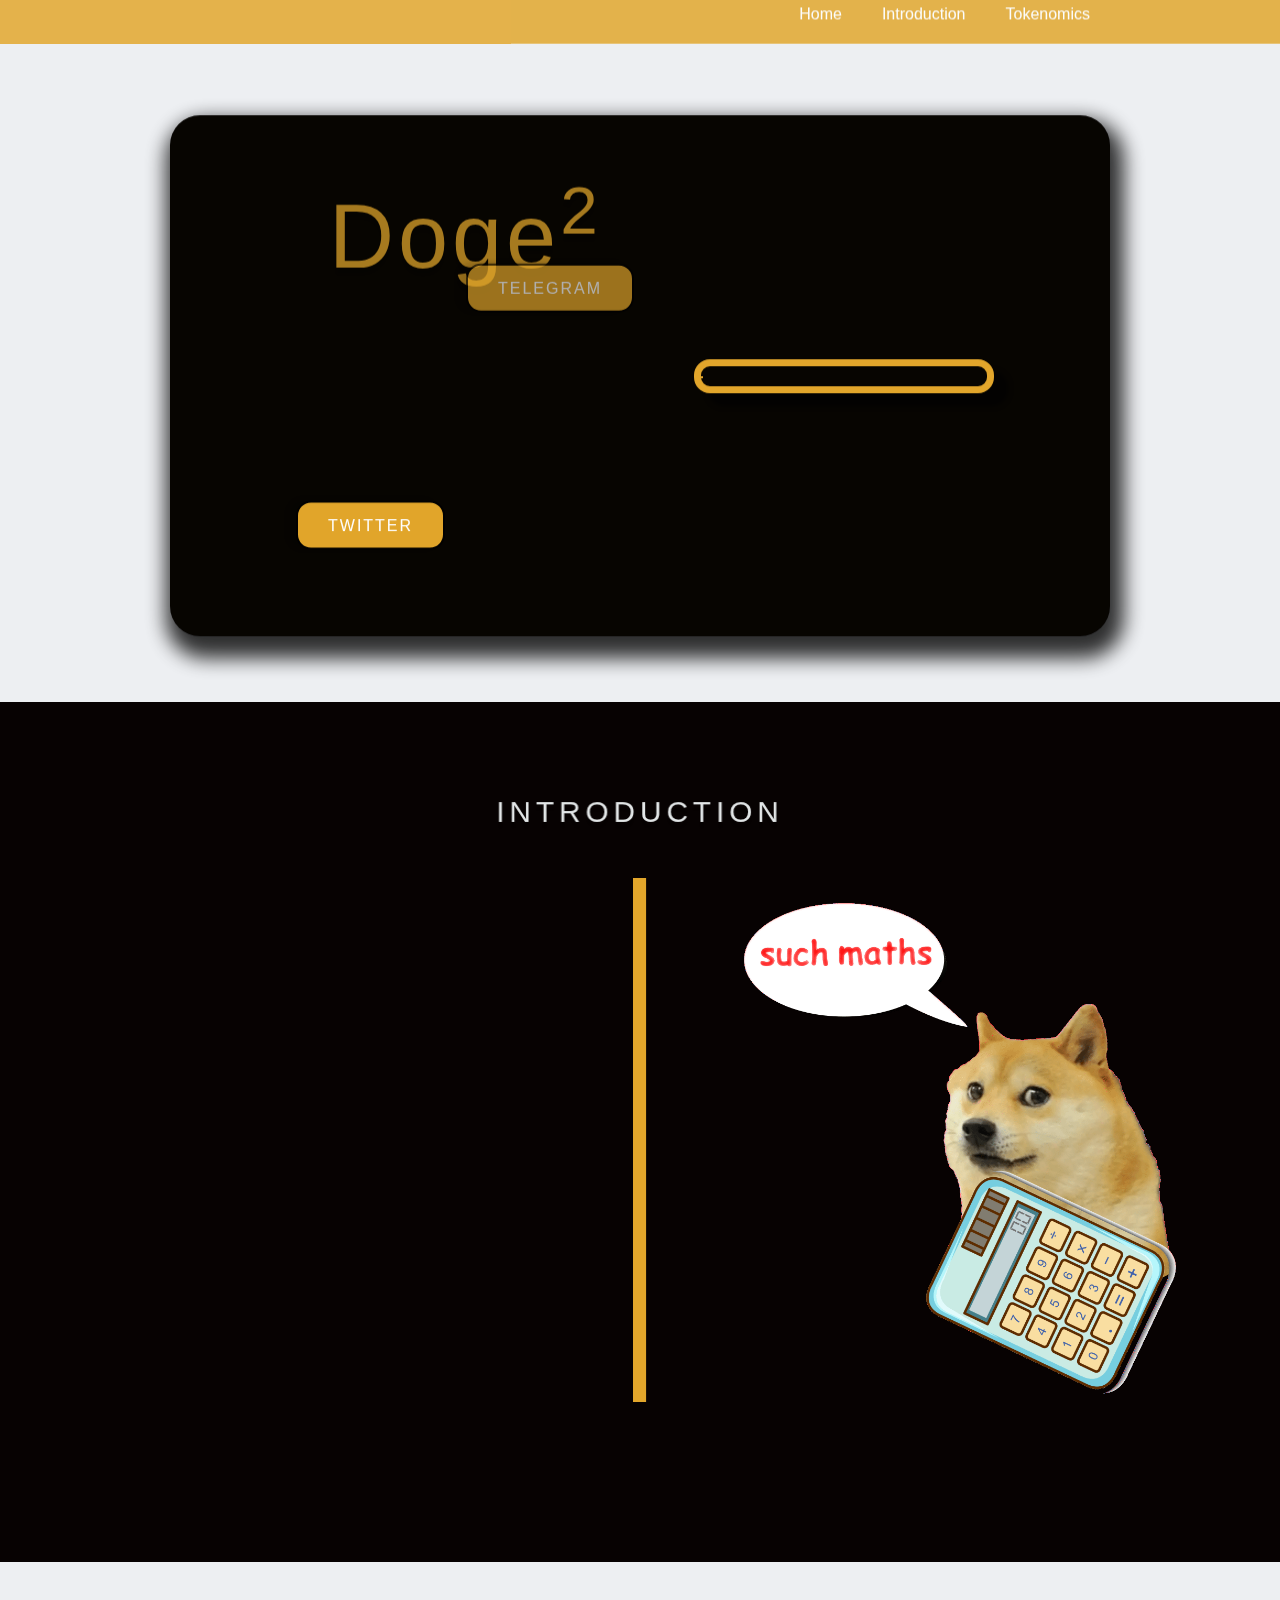
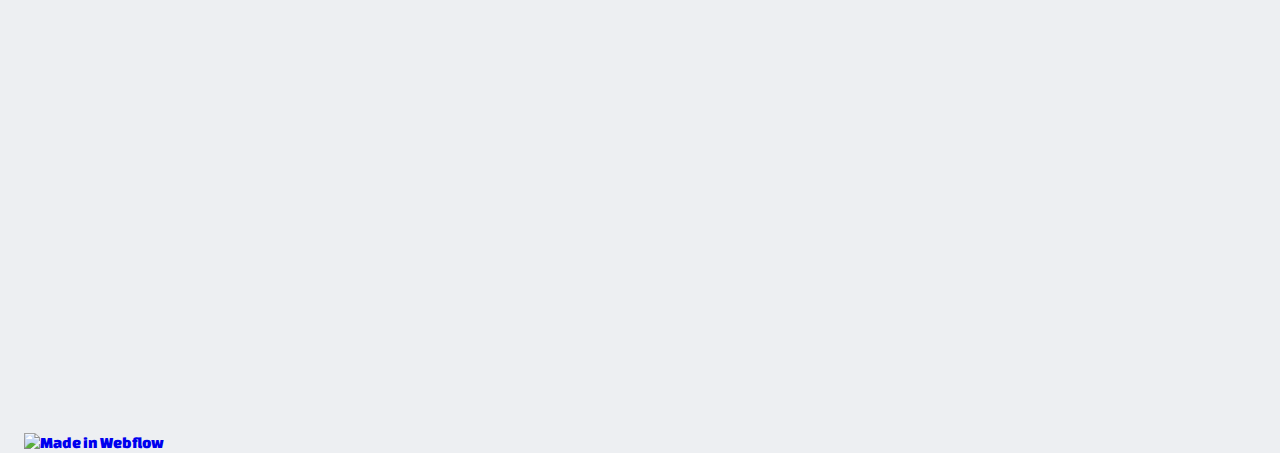
==== index.html @ 091b07d8 "Update index.html" ====
<!DOCTYPE html>
<!-- saved from url=(0026)https://dodge2.webflow.io/ -->
<html data-wf-page="6460b3d046818cacc5d7f258"  data-wf-status="1" class="w-mod-js w-mod-ix wf-changaone-n4-active wf-opensans-n3-active wf-opensans-n7-active wf-opensans-n6-active wf-opensans-n4-active wf-opensans-n8-active wf-opensans-i6-active wf-opensans-i7-active wf-opensans-i3-active wf-opensans-i4-active wf-opensans-i8-active wf-changaone-i4-active wf-roboto-n3-active wf-roboto-n4-active wf-roboto-n5-active wf-active"><head><meta http-equiv="Content-Type" content="text/html; charset=UTF-8"><style>.wf-force-outline-none[tabindex="-1"]:focus{outline:none;}</style><title>Doge2</title><meta content="width=device-width, initial-scale=1" name="viewport"><meta content="Webflow" name="generator"><link href="./Doge2_files/dodge2.webflow.669493672.css" rel="stylesheet" type="text/css"><link href="https://fonts.googleapis.com/" rel="preconnect"><link href="https://fonts.gstatic.com/" rel="preconnect" crossorigin="anonymous"><script src="./Doge2_files/webfont.js.download" type="text/javascript"></script><link rel="stylesheet" href="./Doge2_files/css" media="all"><script type="text/javascript">WebFont.load({  google: {    families: ["Open Sans:300,300italic,400,400italic,600,600italic,700,700italic,800,800italic","Changa One:400,400italic","Roboto:300,regular,500"]  }});</script><script type="text/javascript">!function(o,c){var n=c.documentElement,t=" w-mod-";n.className+=t+"js",("ontouchstart"in o||o.DocumentTouch&&c instanceof DocumentTouch)&&(n.className+=t+"touch")}(window,document);</script><link href="https://uploads-ssl.webflow.com/img/favicon.ico" rel="shortcut icon" type="image/x-icon"><link href="https://uploads-ssl.webflow.com/img/webclip.png" rel="apple-touch-icon"></head><body class="body"><div data-animation="default" class="navbar w-nav" data-easing2="ease" data-easing="ease" data-collapse="medium" style="opacity: 1; transform: translate3d(0px, 0px, 0px) scale3d(1, 1, 1) rotateX(0deg) rotateY(0deg) rotateZ(0deg) skew(0deg, 0deg); transform-style: preserve-3d;" data-w-id="20101bb8-7b75-269b-1eee-9f64b7743bd5" role="banner" data-duration="400"><div class="container-4 w-container"><nav role="navigation" class="nav-menu w-nav-menu"><a href="#" class="nav-link w-nav-link" style="max-width: 940px;">Home</a><a href="#int" class="nav-link-2 w-nav-link" style="max-width: 940px;">Introduction</a><a href="#tok" class="nav-link-3 w-nav-link" style="max-width: 940px;">Tokenomics</a></nav><div class="menu-button w-nav-button" style="-webkit-user-select: text;" aria-label="menu" role="button" tabindex="0" aria-controls="w-nav-overlay-0" aria-haspopup="menu" aria-expanded="false"><div class="icon w-icon-nav-menu"></div></div></div><div class="w-nav-overlay" data-wf-ignore="" id="w-nav-overlay-0"></div></div><section class="section-2 wf-section"><div data-w-id="e464d218-f801-55d1-1f50-7da00b5bfb8f" style="opacity: 1; transform: translate3d(0px, 0px, 0px) scale3d(1, 1, 1) rotateX(0deg) rotateY(0deg) rotateZ(0deg) skew(0deg, 0deg); transform-style: preserve-3d;" class="container w-container"><div data-w-id="9e8a49c6-6342-5bc5-36d7-14e9a6f378e8" class="div-block"><img src="./Doge2_files/64a628202958e73937ba5a85_Pre-comp 2_00000.jpg" loading="lazy" sizes="(max-width: 767px) 286.66668701171875px, (max-width: 991px) 29vw, 286.66668701171875px" srcset="https://uploads-ssl.webflow.com/6460b3cf46818cacc5d7f225/64a628202958e73937ba5a85_Pre-comp%202_00000-p-500.jpg 500w, https://uploads-ssl.webflow.com/6460b3cf46818cacc5d7f225/64a628202958e73937ba5a85_Pre-comp%202_00000-p-800.jpg 800w, https://uploads-ssl.webflow.com/6460b3cf46818cacc5d7f225/64a628202958e73937ba5a85_Pre-comp%202_00000.jpg 1000w" alt="" class="image"></div><div class="div-block-4"><h1 data-ix="fade-in-bottom-page-loads" data-w-id="61078149-51f9-584c-010b-7f29d6e64d04" style="opacity: 1; transform: translate3d(0px, 0px, 0px) scale3d(1, 1, 1) rotateX(0deg) rotateY(0deg) rotateZ(0deg) skew(0deg, 0deg); transform-style: preserve-3d;" class="hero-heading">Doge<span><sup>2</sup></span></h1><div class="section-title-group"><h2 data-w-id="e0981955-81c3-acef-1d1b-e1bb417a6b46" style="opacity: 1; transform: translate3d(0px, 0px, 0px) scale3d(1, 1, 1) rotateX(0deg) rotateY(0deg) rotateZ(0deg) skew(0deg, 0deg); transform-style: preserve-3d;" class="section-heading centered white">$doge<sup>2</sup></h2><h2 data-w-id="4c439a6a-55e8-3a20-f5a5-360b079486f8" style="opacity: 1; transform: translate3d(0px, 0px, 0px) scale3d(1, 1, 1) rotateX(0deg) rotateY(0deg) rotateZ(0deg) skew(0deg, 0deg); transform-style: preserve-3d;" class="section-heading centered white _2 _1">Doge × Doge<br>= Doge Squared.</h2></div><div data-ix="fade-in-bottom-page-loads" class="div-block-5"><a href="http://twitter.com/DogeSquaredETH" data-w-id="6c5fe302-eed3-af1b-d96a-bec7a6fc5033" style="opacity: 1; transform: translate3d(0px, 0px, 0px) scale3d(1, 1, 1) rotateX(0deg) rotateY(0deg) rotateZ(0deg) skew(0deg, 0deg); transform-style: preserve-3d;" class="button">Twitter</a><a href="http://t.me/DogeSquared" data-w-id="9d670edd-0461-c7e1-915b-8674737d695b" style="opacity: 1; transform: translate3d(0px, 0px, 0px) scale3d(1, 1, 1) rotateX(0deg) rotateY(0deg) rotateZ(0deg) skew(0deg, 0deg); transform-style: preserve-3d;" class="button">telegram</a></div></div></div></section><div id="int" class="section wf-section"><div class="section-title-group"><h2 data-w-id="4aa09516-0d63-ae42-10fd-1dcf1ebe1cac" style="opacity: 1; transform: translate3d(0px, 0px, 0px) scale3d(1, 1, 1) rotateX(0deg) rotateY(0deg) rotateZ(0deg) skew(0deg, 0deg); transform-style: preserve-3d;" class="section-heading centered ca">INTRODUCTION</h2><div id="w-node-_92c03243-e350-218d-d02d-6f14248fc841-c5d7f258" class="w-layout-layout wf-layout-layout"><div id="w-node-_92c03243-e350-218d-d02d-6f14248fc842-c5d7f258" class="w-layout-cell cell-2"><p data-w-id="35175553-c175-a9ff-9621-5970b2f29540" style="opacity: 1; transform: translate3d(0px, 0px, 0px) scale3d(1, 1, 1) rotateX(0deg) rotateY(0deg) rotateZ(0deg) skew(0deg, 0deg); transform-style: preserve-3d;" class="paragraph-4"><strong>Doge × Doge = Doge Squared. Doge² is a memecoin in its purest form, original yet unique.<br>‍</strong>‍<strong>Standing out in a crowd full of mindless copydogs.<br></strong><span class="text-span"><strong>‍</strong>‍<strong>Q.</strong></span><strong> Multiply Doge by itself, what do you get?<br></strong><span class="text-span-2"><strong>‍</strong>‍<strong>A.</strong></span><strong> Multi WOW. Such Maths</strong></p></div><div id="w-node-_92c03243-e350-218d-d02d-6f14248fc843-c5d7f258" class="w-layout-cell cell _2"></div><div id="w-node-_26177b42-98ba-7816-0487-e789289af5cf-c5d7f258" class="w-layout-cell"><img src="./Doge2_files/64a624d015899abfa30c3dfc_ht7q1-fugss.gif" loading="lazy" data-w-id="9ba2df4b-8c16-2393-1739-ba20b7eaabf8" alt=""></div></div></div></div><div class="w-container"><div id="tok" data-w-id="76608f61-38fc-0ea3-af35-24a9cb16605a" style="opacity: 1; transform: translate3d(0px, 0px, 0px) scale3d(1, 1, 1) rotateX(0deg) rotateY(0deg) rotateZ(0deg) skew(0deg, 0deg); transform-style: preserve-3d;" class="white-box transparent"><h3 data-w-id="2b999039-eab5-6e89-5b0e-058d1f73c295" style="opacity: 1; transform: translate3d(0px, 0px, 0px) scale3d(1, 1, 1) rotateX(0deg) rotateY(0deg) rotateZ(0deg) skew(0deg, 0deg); transform-style: preserve-3d;" class="white-text">TOKENOMICS</h3><div class="w-layout-blockcontainer container-3 w-container"><div class="div-block-3"></div><p data-w-id="82ff5130-7869-901f-0465-f71f2d93ff42" style="opacity: 1; transform: translate3d(0px, 0px, 0px) scale3d(1, 1, 1) rotateX(0deg) rotateY(0deg) rotateZ(0deg) skew(0deg, 0deg); transform-style: preserve-3d;" class="white-text _2"><strong class="bold-text-2">Name : Doge²</strong></p><p data-w-id="1d9627a5-f333-ed89-054f-010830b2c6fe" style="opacity: 1; transform: translate3d(0px, 0px, 0px) scale3d(1, 1, 1) rotateX(0deg) rotateY(0deg) rotateZ(0deg) skew(0deg, 0deg); transform-style: preserve-3d;" class="white-text _2"><strong class="bold-text-3"> &nbsp;Max Wallet : 2%</strong></p><p data-w-id="be7d0a18-3681-4e03-b3ae-f3e76fe0c2cf" style="opacity: 1; transform: translate3d(0px, 0px, 0px) scale3d(1, 1, 1) rotateX(0deg) rotateY(0deg) rotateZ(0deg) skew(0deg, 0deg); transform-style: preserve-3d;" class="white-text _2"><strong class="bold-text-4">Supply : 700,000,000</strong></p><p data-w-id="6d1ed9cb-7224-a332-ee84-d89da01abe64" style="opacity: 1; transform: translate3d(0px, 0px, 0px) scale3d(1, 1, 1) rotateX(0deg) rotateY(0deg) rotateZ(0deg) skew(0deg, 0deg); transform-style: preserve-3d;" class="white-text _2"><strong class="bold-text-5">Tax : 1% - Buys/Sells</strong></p></div></div></div><div data-w-id="dbc59939-4534-b853-36af-e41983bcfab2" style="opacity: 1; transform: translate3d(0px, 0px, 0px) scale3d(1, 1, 1) rotateX(0deg) rotateY(0deg) rotateZ(0deg) skew(0deg, 0deg); transform-style: preserve-3d;" class="w-container"><div class="section-title-group"></div><div data-duration-in="300" data-duration-out="100" data-current="Tab 3" data-easing="ease" class="tabs-wrapper w-tabs"><div class="tab-menu w-tab-menu" role="tablist"><a data-w-tab="Tab 1" class="button tab _2 w-inline-block w-tab-link" tabindex="-1"><div class="text-block-2 _5">DEXTOOLS</div></a></div></div></div><div data-w-id="d45a7382-1205-a678-db86-3af0ea56d70e" style="opacity: 1; transform: translate3d(0px, 0px, 0px) scale3d(1, 1, 1) rotateX(0deg) rotateY(0deg) rotateZ(0deg) skew(0deg, 0deg); transform-style: preserve-3d;" class="container-5 w-container"><div class="text-block-3">COPYRIGHT DODGE2 .© 2023</div></div><script src="./Doge2_files/jquery-3.5.1.min.dc5e7f18c8.js.download" type="text/javascript" integrity="sha256-9/aliU8dGd2tb6OSsuzixeV4y/faTqgFtohetphbbj0=" crossorigin="anonymous"></script><script src="./Doge2_files/webflow.15c6d5de4.js.download" type="text/javascript"></script></body></html>
---- Doge2_files/dodge2.webflow.669493672.css ----
html {
  -ms-text-size-adjust: 100%;
  -webkit-text-size-adjust: 100%;
  font-family: sans-serif;
}

body {
  margin: 0;
}

article, aside, details, figcaption, figure, footer, header, hgroup, main, menu, nav, section, summary {
  display: block;
}

audio, canvas, progress, video {
  vertical-align: baseline;
  display: inline-block;
}

audio:not([controls]) {
  height: 0;
  display: none;
}

[hidden], template {
  display: none;
}

a {
  background-color: rgba(0, 0, 0, 0);
}

a:active, a:hover {
  outline: 0;
}

abbr[title] {
  border-bottom: 1px dotted;
}

b, strong {
  font-weight: bold;
}

dfn {
  font-style: italic;
}

h1 {
  margin: .67em 0;
  font-size: 2em;
}

mark {
  color: #000;
  background: #ff0;
}

small {
  font-size: 80%;
}

sub, sup {
  vertical-align: baseline;
  font-size: 75%;
  line-height: 0;
  position: relative;
}

sup {
  top: -.5em;
}

sub {
  bottom: -.25em;
}

img {
  border: 0;
}

svg:not(:root) {
  overflow: hidden;
}

figure {
  margin: 1em 40px;
}

hr {
  box-sizing: content-box;
  height: 0;
}

pre {
  overflow: auto;
}

code, kbd, pre, samp {
  font-family: monospace;
  font-size: 1em;
}

button, input, optgroup, select, textarea {
  color: inherit;
  font: inherit;
  margin: 0;
}

button {
  overflow: visible;
}

button, select {
  text-transform: none;
}

button, html input[type="button"], input[type="reset"] {
  -webkit-appearance: button;
  cursor: pointer;
}

button[disabled], html input[disabled] {
  cursor: default;
}

button::-moz-focus-inner, input::-moz-focus-inner {
  border: 0;
  padding: 0;
}

input {
  line-height: normal;
}

input[type="checkbox"], input[type="radio"] {
  box-sizing: border-box;
  padding: 0;
}

input[type="number"]::-webkit-inner-spin-button, input[type="number"]::-webkit-outer-spin-button {
  height: auto;
}

input[type="search"] {
  -webkit-appearance: none;
}

input[type="search"]::-webkit-search-cancel-button, input[type="search"]::-webkit-search-decoration {
  -webkit-appearance: none;
}

fieldset {
  border: 1px solid silver;
  margin: 0 2px;
  padding: .35em .625em .75em;
}

legend {
  border: 0;
  padding: 0;
}

textarea {
  overflow: auto;
}

optgroup {
  font-weight: bold;
}

table {
  border-collapse: collapse;
  border-spacing: 0;
}

td, th {
  padding: 0;
}

@font-face {
  font-family: webflow-icons;
  src: url("[data-uri]") format("truetype");
  font-weight: normal;
  font-style: normal;
}

[class^="w-icon-"], [class*=" w-icon-"] {
  speak: none;
  font-variant: normal;
  text-transform: none;
  -webkit-font-smoothing: antialiased;
  -moz-osx-font-smoothing: grayscale;
  font-style: normal;
  font-weight: normal;
  line-height: 1;
  font-family: webflow-icons !important;
}

.w-icon-slider-right:before {
  content: "";
}

.w-icon-slider-left:before {
  content: "";
}

.w-icon-nav-menu:before {
  content: "";
}

.w-icon-arrow-down:before, .w-icon-dropdown-toggle:before {
  content: "";
}

.w-icon-file-upload-remove:before {
  content: "";
}

.w-icon-file-upload-icon:before {
  content: "";
}

* {
  box-sizing: border-box;
}

html {
  height: 100%;
}

body {
  min-height: 100%;
  color: #333;
  background-color: #fff;
  margin: 0;
  font-family: Arial, sans-serif;
  font-size: 14px;
  line-height: 20px;
}

img {
  max-width: 100%;
  vertical-align: middle;
  display: inline-block;
}

html.w-mod-touch * {
  background-attachment: scroll !important;
}

.w-block {
  display: block;
}

.w-inline-block {
  max-width: 100%;
  display: inline-block;
}

.w-clearfix:before, .w-clearfix:after {
  content: " ";
  grid-area: 1 / 1 / 2 / 2;
  display: table;
}

.w-clearfix:after {
  clear: both;
}

.w-hidden {
  display: none;
}

.w-button {
  color: #fff;
  line-height: inherit;
  cursor: pointer;
  background-color: #3898ec;
  border: 0;
  border-radius: 0;
  padding: 9px 15px;
  text-decoration: none;
  display: inline-block;
}

input.w-button {
  -webkit-appearance: button;
}

html[data-w-dynpage] [data-w-cloak] {
  color: rgba(0, 0, 0, 0) !important;
}


h1, h2, h3, h4, h5, h6 {
  margin-bottom: 10px;
  font-weight: bold;
}

h1 {
  margin-top: 20px;
  font-size: 38px;
  line-height: 44px;
}

h2 {
  margin-top: 20px;
  font-size: 32px;
  line-height: 36px;
}

h3 {
  margin-top: 20px;
  font-size: 24px;
  line-height: 30px;
}

h4 {
  margin-top: 10px;
  font-size: 18px;
  line-height: 24px;
}

h5 {
  margin-top: 10px;
  font-size: 14px;
  line-height: 20px;
}

h6 {
  margin-top: 10px;
  font-size: 12px;
  line-height: 18px;
}

p {
  margin-top: 0;
  margin-bottom: 10px;
}

blockquote {
  border-left: 5px solid #e2e2e2;
  margin: 0 0 10px;
  padding: 10px 20px;
  font-size: 18px;
  line-height: 22px;
}

figure {
  margin: 0 0 10px;
}

figcaption {
  text-align: center;
  margin-top: 5px;
}

ul, ol {
  margin-top: 0;
  margin-bottom: 10px;
  padding-left: 40px;
}

.w-list-unstyled {
  padding-left: 0;
  list-style: none;
}

.w-embed:before, .w-embed:after {
  content: " ";
  grid-area: 1 / 1 / 2 / 2;
  display: table;
}

.w-embed:after {
  clear: both;
}

.w-video {
  width: 100%;
  padding: 0;
  position: relative;
}

.w-video iframe, .w-video object, .w-video embed {
  width: 100%;
  height: 100%;
  border: none;
  position: absolute;
  top: 0;
  left: 0;
}

fieldset {
  border: 0;
  margin: 0;
  padding: 0;
}

button, [type="button"], [type="reset"] {
  cursor: pointer;
  -webkit-appearance: button;
  border: 0;
}

.w-form {
  margin: 0 0 15px;
}

.w-form-done {
  text-align: center;
  background-color: #ddd;
  padding: 20px;
  display: none;
}

.w-form-fail {
  background-color: #ffdede;
  margin-top: 10px;
  padding: 10px;
  display: none;
}

label {
  margin-bottom: 5px;
  font-weight: bold;
  display: block;
}

.w-input, .w-select {
  width: 100%;
  height: 38px;
  color: #333;
  vertical-align: middle;
  background-color: #fff;
  border: 1px solid #ccc;
  margin-bottom: 10px;
  padding: 8px 12px;
  font-size: 14px;
  line-height: 1.42857;
  display: block;
}

.w-input:-moz-placeholder, .w-select:-moz-placeholder {
  color: #999;
}

.w-input::-moz-placeholder, .w-select::-moz-placeholder {
  color: #999;
  opacity: 1;
}

.w-input::-webkit-input-placeholder, .w-select::-webkit-input-placeholder {
  color: #999;
}

.w-input:focus, .w-select:focus {
  border-color: #3898ec;
  outline: 0;
}

.w-input[disabled], .w-select[disabled], .w-input[readonly], .w-select[readonly], fieldset[disabled] .w-input, fieldset[disabled] .w-select {
  cursor: not-allowed;
}

.w-input[disabled]:not(.w-input-disabled), .w-select[disabled]:not(.w-input-disabled), .w-input[readonly], .w-select[readonly], fieldset[disabled]:not(.w-input-disabled) .w-input, fieldset[disabled]:not(.w-input-disabled) .w-select {
  background-color: #eee;
}

textarea.w-input, textarea.w-select {
  height: auto;
}

.w-select {
  background-color: #f3f3f3;
}

.w-select[multiple] {
  height: auto;
}

.w-form-label {
  cursor: pointer;
  margin-bottom: 0;
  font-weight: normal;
  display: inline-block;
}

.w-radio {
  margin-bottom: 5px;
  padding-left: 20px;
  display: block;
}

.w-radio:before, .w-radio:after {
  content: " ";
  grid-area: 1 / 1 / 2 / 2;
  display: table;
}

.w-radio:after {
  clear: both;
}

.w-radio-input {
  float: left;
  margin: 3px 0 0 -20px;
  line-height: normal;
}

.w-file-upload {
  margin-bottom: 10px;
  display: block;
}

.w-file-upload-input {
  width: .1px;
  height: .1px;
  opacity: 0;
  z-index: -100;
  position: absolute;
  overflow: hidden;
}

.w-file-upload-default, .w-file-upload-uploading, .w-file-upload-success {
  color: #333;
  display: inline-block;
}

.w-file-upload-error {
  margin-top: 10px;
  display: block;
}

.w-file-upload-default.w-hidden, .w-file-upload-uploading.w-hidden, .w-file-upload-error.w-hidden, .w-file-upload-success.w-hidden {
  display: none;
}

.w-file-upload-uploading-btn {
  cursor: pointer;
  background-color: #fafafa;
  border: 1px solid #ccc;
  margin: 0;
  padding: 8px 12px;
  font-size: 14px;
  font-weight: normal;
  display: flex;
}

.w-file-upload-file {
  background-color: #fafafa;
  border: 1px solid #ccc;
  flex-grow: 1;
  justify-content: space-between;
  margin: 0;
  padding: 8px 9px 8px 11px;
  display: flex;
}

.w-file-upload-file-name {
  font-size: 14px;
  font-weight: normal;
  display: block;
}

.w-file-remove-link {
  width: auto;
  height: auto;
  cursor: pointer;
  margin-top: 3px;
  margin-left: 10px;
  padding: 3px;
  display: block;
}

.w-icon-file-upload-remove {
  margin: auto;
  font-size: 10px;
}

.w-file-upload-error-msg {
  color: #ea384c;
  padding: 2px 0;
  display: inline-block;
}

.w-file-upload-info {
  padding: 0 12px;
  line-height: 38px;
  display: inline-block;
}

.w-file-upload-label {
  cursor: pointer;
  background-color: #fafafa;
  border: 1px solid #ccc;
  margin: 0;
  padding: 8px 12px;
  font-size: 14px;
  font-weight: normal;
  display: inline-block;
}

.w-icon-file-upload-icon, .w-icon-file-upload-uploading {
  width: 20px;
  margin-right: 8px;
  display: inline-block;
}

.w-icon-file-upload-uploading {
  height: 20px;
}

.w-container {
  max-width: 940px;
  margin-left: auto;
  margin-right: auto;
}

.w-container:before, .w-container:after {
  content: " ";
  grid-area: 1 / 1 / 2 / 2;
  display: table;
}

.w-container:after {
  clear: both;
}

.w-container .w-row {
  margin-left: -10px;
  margin-right: -10px;
}

.w-row:before, .w-row:after {
  content: " ";
  grid-area: 1 / 1 / 2 / 2;
  display: table;
}

.w-row:after {
  clear: both;
}

.w-row .w-row {
  margin-left: 0;
  margin-right: 0;
}

.w-col {
  float: left;
  width: 100%;
  min-height: 1px;
  padding-left: 10px;
  padding-right: 10px;
  position: relative;
}

.w-col .w-col {
  padding-left: 0;
  padding-right: 0;
}

.w-col-1 {
  width: 8.33333%;
}

.w-col-2 {
  width: 16.6667%;
}

.w-col-3 {
  width: 25%;
}

.w-col-4 {
  width: 33.3333%;
}

.w-col-5 {
  width: 41.6667%;
}

.w-col-6 {
  width: 50%;
}

.w-col-7 {
  width: 58.3333%;
}

.w-col-8 {
  width: 66.6667%;
}

.w-col-9 {
  width: 75%;
}

.w-col-10 {
  width: 83.3333%;
}

.w-col-11 {
  width: 91.6667%;
}

.w-col-12 {
  width: 100%;
}

.w-hidden-main {
  display: none !important;
}

@media screen and (max-width: 991px) {
  .w-container {
    max-width: 728px;
  }

  .w-hidden-main {
    display: inherit !important;
  }

  .w-hidden-medium {
    display: none !important;
  }

  .w-col-medium-1 {
    width: 8.33333%;
  }

  .w-col-medium-2 {
    width: 16.6667%;
  }

  .w-col-medium-3 {
    width: 25%;
  }

  .w-col-medium-4 {
    width: 33.3333%;
  }

  .w-col-medium-5 {
    width: 41.6667%;
  }

  .w-col-medium-6 {
    width: 50%;
  }

  .w-col-medium-7 {
    width: 58.3333%;
  }

  .w-col-medium-8 {
    width: 66.6667%;
  }

  .w-col-medium-9 {
    width: 75%;
  }

  .w-col-medium-10 {
    width: 83.3333%;
  }

  .w-col-medium-11 {
    width: 91.6667%;
  }

  .w-col-medium-12 {
    width: 100%;
  }

  .w-col-stack {
    width: 100%;
    left: auto;
    right: auto;
  }
}

@media screen and (max-width: 767px) {
  .w-hidden-main, .w-hidden-medium {
    display: inherit !important;
  }

  .w-hidden-small {
    display: none !important;
  }

  .w-row, .w-container .w-row {
    margin-left: 0;
    margin-right: 0;
  }

  .w-col {
    width: 100%;
    left: auto;
    right: auto;
  }

  .w-col-small-1 {
    width: 8.33333%;
  }

  .w-col-small-2 {
    width: 16.6667%;
  }

  .w-col-small-3 {
    width: 25%;
  }

  .w-col-small-4 {
    width: 33.3333%;
  }

  .w-col-small-5 {
    width: 41.6667%;
  }

  .w-col-small-6 {
    width: 50%;
  }

  .w-col-small-7 {
    width: 58.3333%;
  }

  .w-col-small-8 {
    width: 66.6667%;
  }

  .w-col-small-9 {
    width: 75%;
  }

  .w-col-small-10 {
    width: 83.3333%;
  }

  .w-col-small-11 {
    width: 91.6667%;
  }

  .w-col-small-12 {
    width: 100%;
  }
}

@media screen and (max-width: 479px) {
  .w-container {
    max-width: none;
  }

  .w-hidden-main, .w-hidden-medium, .w-hidden-small {
    display: inherit !important;
  }

  .w-hidden-tiny {
    display: none !important;
  }

  .w-col {
    width: 100%;
  }

  .w-col-tiny-1 {
    width: 8.33333%;
  }

  .w-col-tiny-2 {
    width: 16.6667%;
  }

  .w-col-tiny-3 {
    width: 25%;
  }

  .w-col-tiny-4 {
    width: 33.3333%;
  }

  .w-col-tiny-5 {
    width: 41.6667%;
  }

  .w-col-tiny-6 {
    width: 50%;
  }

  .w-col-tiny-7 {
    width: 58.3333%;
  }

  .w-col-tiny-8 {
    width: 66.6667%;
  }

  .w-col-tiny-9 {
    width: 75%;
  }

  .w-col-tiny-10 {
    width: 83.3333%;
  }

  .w-col-tiny-11 {
    width: 91.6667%;
  }

  .w-col-tiny-12 {
    width: 100%;
  }
}

.w-widget {
  position: relative;
}

.w-widget-map {
  width: 100%;
  height: 400px;
}

.w-widget-map label {
  width: auto;
  display: inline;
}

.w-widget-map img {
  max-width: inherit;
}

.w-widget-map .gm-style-iw {
  text-align: center;
}

.w-widget-map .gm-style-iw > button {
  display: none !important;
}

.w-widget-twitter {
  overflow: hidden;
}

.w-widget-twitter-count-shim {
  vertical-align: top;
  width: 28px;
  height: 20px;
  text-align: center;
  background: #fff;
  border: 1px solid #758696;
  border-radius: 3px;
  display: inline-block;
  position: relative;
}

.w-widget-twitter-count-shim * {
  pointer-events: none;
  -webkit-user-select: none;
  -ms-user-select: none;
  user-select: none;
}

.w-widget-twitter-count-shim .w-widget-twitter-count-inner {
  text-align: center;
  color: #999;
  font-family: serif;
  font-size: 15px;
  line-height: 12px;
  position: relative;
}

.w-widget-twitter-count-shim .w-widget-twitter-count-clear {
  display: block;
  position: relative;
}

.w-widget-twitter-count-shim.w--large {
  width: 36px;
  height: 28px;
}

.w-widget-twitter-count-shim.w--large .w-widget-twitter-count-inner {
  font-size: 18px;
  line-height: 18px;
}

.w-widget-twitter-count-shim:not(.w--vertical) {
  margin-left: 5px;
  margin-right: 8px;
}

.w-widget-twitter-count-shim:not(.w--vertical).w--large {
  margin-left: 6px;
}

.w-widget-twitter-count-shim:not(.w--vertical):before, .w-widget-twitter-count-shim:not(.w--vertical):after {
  content: " ";
  height: 0;
  width: 0;
  pointer-events: none;
  border: solid rgba(0, 0, 0, 0);
  position: absolute;
  top: 50%;
  left: 0;
}

.w-widget-twitter-count-shim:not(.w--vertical):before {
  border-width: 4px;
  border-color: rgba(117, 134, 150, 0) #5d6c7b rgba(117, 134, 150, 0) rgba(117, 134, 150, 0);
  margin-top: -4px;
  margin-left: -9px;
}

.w-widget-twitter-count-shim:not(.w--vertical).w--large:before {
  border-width: 5px;
  margin-top: -5px;
  margin-left: -10px;
}

.w-widget-twitter-count-shim:not(.w--vertical):after {
  border-width: 4px;
  border-color: rgba(255, 255, 255, 0) #fff rgba(255, 255, 255, 0) rgba(255, 255, 255, 0);
  margin-top: -4px;
  margin-left: -8px;
}

.w-widget-twitter-count-shim:not(.w--vertical).w--large:after {
  border-width: 5px;
  margin-top: -5px;
  margin-left: -9px;
}

.w-widget-twitter-count-shim.w--vertical {
  width: 61px;
  height: 33px;
  margin-bottom: 8px;
}

.w-widget-twitter-count-shim.w--vertical:before, .w-widget-twitter-count-shim.w--vertical:after {
  content: " ";
  height: 0;
  width: 0;
  pointer-events: none;
  border: solid rgba(0, 0, 0, 0);
  position: absolute;
  top: 100%;
  left: 50%;
}

.w-widget-twitter-count-shim.w--vertical:before {
  border-width: 5px;
  border-color: #5d6c7b rgba(117, 134, 150, 0) rgba(117, 134, 150, 0);
  margin-left: -5px;
}

.w-widget-twitter-count-shim.w--vertical:after {
  border-width: 4px;
  border-color: #fff rgba(255, 255, 255, 0) rgba(255, 255, 255, 0);
  margin-left: -4px;
}

.w-widget-twitter-count-shim.w--vertical .w-widget-twitter-count-inner {
  font-size: 18px;
  line-height: 22px;
}

.w-widget-twitter-count-shim.w--vertical.w--large {
  width: 76px;
}

.w-background-video {
  height: 500px;
  color: #fff;
  position: relative;
  overflow: hidden;
}

.w-background-video > video {
  width: 100%;
  height: 100%;
  object-fit: cover;
  z-index: -100;
  background-position: 50%;
  background-size: cover;
  margin: auto;
  position: absolute;
  top: -100%;
  bottom: -100%;
  left: -100%;
  right: -100%;
}

.w-background-video > video::-webkit-media-controls-start-playback-button {
  -webkit-appearance: none;
  display: none !important;
}

.w-background-video--control {
  background-color: rgba(0, 0, 0, 0);
  padding: 0;
  position: absolute;
  bottom: 1em;
  right: 1em;
}

.w-background-video--control > [hidden] {
  display: none !important;
}

.w-slider {
  height: 300px;
  text-align: center;
  clear: both;
  -webkit-tap-highlight-color: rgba(0, 0, 0, 0);
  tap-highlight-color: rgba(0, 0, 0, 0);
  background: #ddd;
  position: relative;
}

.w-slider-mask {
  z-index: 1;
  height: 100%;
  white-space: nowrap;
  display: block;
  position: relative;
  left: 0;
  right: 0;
  overflow: hidden;
}

.w-slide {
  vertical-align: top;
  width: 100%;
  height: 100%;
  white-space: normal;
  text-align: left;
  display: inline-block;
  position: relative;
}

.w-slider-nav {
  z-index: 2;
  height: 40px;
  text-align: center;
  -webkit-tap-highlight-color: rgba(0, 0, 0, 0);
  tap-highlight-color: rgba(0, 0, 0, 0);
  margin: auto;
  padding-top: 10px;
  position: absolute;
  top: auto;
  bottom: 0;
  left: 0;
  right: 0;
}

.w-slider-nav.w-round > div {
  border-radius: 100%;
}

.w-slider-nav.w-num > div {
  width: auto;
  height: auto;
  font-size: inherit;
  line-height: inherit;
  padding: .2em .5em;
}

.w-slider-nav.w-shadow > div {
  box-shadow: 0 0 3px rgba(51, 51, 51, .4);
}

.w-slider-nav-invert {
  color: #fff;
}

.w-slider-nav-invert > div {
  background-color: rgba(34, 34, 34, .4);
}

.w-slider-nav-invert > div.w-active {
  background-color: #222;
}

.w-slider-dot {
  width: 1em;
  height: 1em;
  cursor: pointer;
  background-color: rgba(255, 255, 255, .4);
  margin: 0 3px .5em;
  transition: background-color .1s, color .1s;
  display: inline-block;
  position: relative;
}

.w-slider-dot.w-active {
  background-color: #fff;
}

.w-slider-dot:focus {
  outline: none;
  box-shadow: 0 0 0 2px #fff;
}

.w-slider-dot:focus.w-active {
  box-shadow: none;
}

.w-slider-arrow-left, .w-slider-arrow-right {
  width: 80px;
  cursor: pointer;
  color: #fff;
  -webkit-tap-highlight-color: rgba(0, 0, 0, 0);
  tap-highlight-color: rgba(0, 0, 0, 0);
  -webkit-user-select: none;
  -ms-user-select: none;
  user-select: none;
  margin: auto;
  font-size: 40px;
  position: absolute;
  top: 0;
  bottom: 0;
  left: 0;
  right: 0;
  overflow: hidden;
}

.w-slider-arrow-left [class^="w-icon-"], .w-slider-arrow-right [class^="w-icon-"], .w-slider-arrow-left [class*=" w-icon-"], .w-slider-arrow-right [class*=" w-icon-"] {
  position: absolute;
}

.w-slider-arrow-left:focus, .w-slider-arrow-right:focus {
  outline: 0;
}

.w-slider-arrow-left {
  z-index: 3;
  right: auto;
}

.w-slider-arrow-right {
  z-index: 4;
  left: auto;
}

.w-icon-slider-left, .w-icon-slider-right {
  width: 1em;
  height: 1em;
  margin: auto;
  top: 0;
  bottom: 0;
  left: 0;
  right: 0;
}

.w-slider-aria-label {
  clip: rect(0 0 0 0);
  height: 1px;
  width: 1px;
  border: 0;
  margin: -1px;
  padding: 0;
  position: absolute;
  overflow: hidden;
}

.w-slider-force-show {
  display: block !important;
}

.w-dropdown {
  text-align: left;
  z-index: 900;
  margin-left: auto;
  margin-right: auto;
  display: inline-block;
  position: relative;
}

.w-dropdown-btn, .w-dropdown-toggle, .w-dropdown-link {
  vertical-align: top;
  color: #222;
  text-align: left;
  white-space: nowrap;
  margin-left: auto;
  margin-right: auto;
  padding: 20px;
  text-decoration: none;
  position: relative;
}

.w-dropdown-toggle {
  -webkit-user-select: none;
  -ms-user-select: none;
  user-select: none;
  cursor: pointer;
  padding-right: 40px;
  display: inline-block;
}

.w-dropdown-toggle:focus {
  outline: 0;
}

.w-icon-dropdown-toggle {
  width: 1em;
  height: 1em;
  margin: auto 20px auto auto;
  position: absolute;
  top: 0;
  bottom: 0;
  right: 0;
}

.w-dropdown-list {
  min-width: 100%;
  background: #ddd;
  display: none;
  position: absolute;
}

.w-dropdown-list.w--open {
  display: block;
}

.w-dropdown-link {
  color: #222;
  padding: 10px 20px;
  display: block;
}

.w-dropdown-link.w--current {
  color: #0082f3;
}

.w-dropdown-link:focus {
  outline: 0;
}

@media screen and (max-width: 767px) {
  .w-nav-brand {
    padding-left: 10px;
  }
}

.w-lightbox-backdrop {
  cursor: auto;
  letter-spacing: normal;
  text-indent: 0;
  text-shadow: none;
  text-transform: none;
  visibility: visible;
  white-space: normal;
  word-break: normal;
  word-spacing: normal;
  word-wrap: normal;
  color: #fff;
  text-align: center;
  z-index: 2000;
  opacity: 0;
  -webkit-user-select: none;
  -moz-user-select: none;
  -webkit-tap-highlight-color: transparent;
  background: rgba(0, 0, 0, .9);
  outline: 0;
  font-family: Helvetica Neue, Helvetica, Ubuntu, Segoe UI, Verdana, sans-serif;
  font-size: 17px;
  font-style: normal;
  font-weight: 300;
  line-height: 1.2;
  list-style: disc;
  position: fixed;
  top: 0;
  bottom: 0;
  left: 0;
  right: 0;
  -webkit-transform: translate(0);
}

.w-lightbox-backdrop, .w-lightbox-container {
  height: 100%;
  -webkit-overflow-scrolling: touch;
  overflow: auto;
}

.w-lightbox-content {
  height: 100vh;
  position: relative;
  overflow: hidden;
}

.w-lightbox-view {
  width: 100vw;
  height: 100vh;
  opacity: 0;
  position: absolute;
}

.w-lightbox-view:before {
  content: "";
  height: 100vh;
}

.w-lightbox-group, .w-lightbox-group .w-lightbox-view, .w-lightbox-group .w-lightbox-view:before {
  height: 86vh;
}

.w-lightbox-frame, .w-lightbox-view:before {
  vertical-align: middle;
  display: inline-block;
}

.w-lightbox-figure {
  margin: 0;
  position: relative;
}

.w-lightbox-group .w-lightbox-figure {
  cursor: pointer;
}

.w-lightbox-img {
  width: auto;
  height: auto;
  max-width: none;
}

.w-lightbox-image {
  float: none;
  max-width: 100vw;
  max-height: 100vh;
  display: block;
}

.w-lightbox-group .w-lightbox-image {
  max-height: 86vh;
}

.w-lightbox-caption {
  text-align: left;
  text-overflow: ellipsis;
  white-space: nowrap;
  background: rgba(0, 0, 0, .4);
  padding: .5em 1em;
  position: absolute;
  bottom: 0;
  left: 0;
  right: 0;
  overflow: hidden;
}

.w-lightbox-embed {
  width: 100%;
  height: 100%;
  position: absolute;
  top: 0;
  bottom: 0;
  left: 0;
  right: 0;
}

.w-lightbox-control {
  width: 4em;
  cursor: pointer;
  background-position: center;
  background-repeat: no-repeat;
  background-size: 24px;
  transition: all .3s;
  position: absolute;
  top: 0;
}

.w-lightbox-left {
  background-image: url("[data-uri]");
  display: none;
  bottom: 0;
  left: 0;
}

.w-lightbox-right {
  background-image: url("[data-uri]");
  display: none;
  bottom: 0;
  right: 0;
}

.w-lightbox-close {
  height: 2.6em;
  background-image: url("[data-uri]");
  background-size: 18px;
  right: 0;
}

.w-lightbox-strip {
  white-space: nowrap;
  padding: 0 1vh;
  line-height: 0;
  position: absolute;
  bottom: 0;
  left: 0;
  right: 0;
  overflow-x: auto;
  overflow-y: hidden;
}

.w-lightbox-item {
  width: 10vh;
  box-sizing: content-box;
  cursor: pointer;
  padding: 2vh 1vh;
  display: inline-block;
  -webkit-transform: translate3d(0, 0, 0);
}

.w-lightbox-active {
  opacity: .3;
}

.w-lightbox-thumbnail {
  height: 10vh;
  background: #222;
  position: relative;
  overflow: hidden;
}

.w-lightbox-thumbnail-image {
  position: absolute;
  top: 0;
  left: 0;
}

.w-lightbox-thumbnail .w-lightbox-tall {
  width: 100%;
  top: 50%;
  transform: translate(0, -50%);
}

.w-lightbox-thumbnail .w-lightbox-wide {
  height: 100%;
  left: 50%;
  transform: translate(-50%);
}

.w-lightbox-spinner {
  box-sizing: border-box;
  width: 40px;
  height: 40px;
  border: 5px solid rgba(0, 0, 0, .4);
  border-radius: 50%;
  margin-top: -20px;
  margin-left: -20px;
  animation: .8s linear infinite spin;
  position: absolute;
  top: 50%;
  left: 50%;
}

.w-lightbox-spinner:after {
  content: "";
  border: 3px solid rgba(0, 0, 0, 0);
  border-bottom-color: #fff;
  border-radius: 50%;
  position: absolute;
  top: -4px;
  bottom: -4px;
  left: -4px;
  right: -4px;
}

.w-lightbox-hide {
  display: none;
}

.w-lightbox-noscroll {
  overflow: hidden;
}

@media (min-width: 768px) {
  .w-lightbox-content {
    height: 96vh;
    margin-top: 2vh;
  }

  .w-lightbox-view, .w-lightbox-view:before {
    height: 96vh;
  }

  .w-lightbox-group, .w-lightbox-group .w-lightbox-view, .w-lightbox-group .w-lightbox-view:before {
    height: 84vh;
  }

  .w-lightbox-image {
    max-width: 96vw;
    max-height: 96vh;
  }

  .w-lightbox-group .w-lightbox-image {
    max-width: 82.3vw;
    max-height: 84vh;
  }

  .w-lightbox-left, .w-lightbox-right {
    opacity: .5;
    display: block;
  }

  .w-lightbox-close {
    opacity: .8;
  }

  .w-lightbox-control:hover {
    opacity: 1;
  }
}

.w-lightbox-inactive, .w-lightbox-inactive:hover {
  opacity: 0;
}

.w-richtext:before, .w-richtext:after {
  content: " ";
  grid-area: 1 / 1 / 2 / 2;
  display: table;
}

.w-richtext:after {
  clear: both;
}

.w-richtext[contenteditable="true"]:before, .w-richtext[contenteditable="true"]:after {
  white-space: initial;
}

.w-richtext ol, .w-richtext ul {
  overflow: hidden;
}

.w-richtext .w-richtext-figure-selected.w-richtext-figure-type-video div:after, .w-richtext .w-richtext-figure-selected[data-rt-type="video"] div:after, .w-richtext .w-richtext-figure-selected.w-richtext-figure-type-image div, .w-richtext .w-richtext-figure-selected[data-rt-type="image"] div {
  outline: 2px solid #2895f7;
}

.w-richtext figure.w-richtext-figure-type-video > div:after, .w-richtext figure[data-rt-type="video"] > div:after {
  content: "";
  display: none;
  position: absolute;
  top: 0;
  bottom: 0;
  left: 0;
  right: 0;
}

.w-richtext figure {
  max-width: 60%;
  position: relative;
}

.w-richtext figure > div:before {
  cursor: default !important;
}

.w-richtext figure img {
  width: 100%;
}

.w-richtext figure figcaption.w-richtext-figcaption-placeholder {
  opacity: .6;
}

.w-richtext figure div {
  color: rgba(0, 0, 0, 0);
  font-size: 0;
}

.w-richtext figure.w-richtext-figure-type-image, .w-richtext figure[data-rt-type="image"] {
  display: table;
}

.w-richtext figure.w-richtext-figure-type-image > div, .w-richtext figure[data-rt-type="image"] > div {
  display: inline-block;
}

.w-richtext figure.w-richtext-figure-type-image > figcaption, .w-richtext figure[data-rt-type="image"] > figcaption {
  caption-side: bottom;
  display: table-caption;
}

.w-richtext figure.w-richtext-figure-type-video, .w-richtext figure[data-rt-type="video"] {
  width: 60%;
  height: 0;
}

.w-richtext figure.w-richtext-figure-type-video iframe, .w-richtext figure[data-rt-type="video"] iframe {
  width: 100%;
  height: 100%;
  position: absolute;
  top: 0;
  left: 0;
}

.w-richtext figure.w-richtext-figure-type-video > div, .w-richtext figure[data-rt-type="video"] > div {
  width: 100%;
}

.w-richtext figure.w-richtext-align-center {
  clear: both;
  margin-left: auto;
  margin-right: auto;
}

.w-richtext figure.w-richtext-align-center.w-richtext-figure-type-image > div, .w-richtext figure.w-richtext-align-center[data-rt-type="image"] > div {
  max-width: 100%;
}

.w-richtext figure.w-richtext-align-normal {
  clear: both;
}

.w-richtext figure.w-richtext-align-fullwidth {
  width: 100%;
  max-width: 100%;
  text-align: center;
  clear: both;
  margin-left: auto;
  margin-right: auto;
  display: block;
}

.w-richtext figure.w-richtext-align-fullwidth > div {
  padding-bottom: inherit;
  display: inline-block;
}

.w-richtext figure.w-richtext-align-fullwidth > figcaption {
  display: block;
}

.w-richtext figure.w-richtext-align-floatleft {
  float: left;
  clear: none;
  margin-right: 15px;
}

.w-richtext figure.w-richtext-align-floatright {
  float: right;
  clear: none;
  margin-left: 15px;
}

.w-nav {
  z-index: 1000;
  background: #ddd;
  position: relative;
}

.w-nav:before, .w-nav:after {
  content: " ";
  grid-area: 1 / 1 / 2 / 2;
  display: table;
}

.w-nav:after {
  clear: both;
}

.w-nav-brand {
  float: left;
  color: #333;
  text-decoration: none;
  position: relative;
}

.w-nav-link {
  vertical-align: top;
  color: #222;
  text-align: left;
  margin-left: auto;
  margin-right: auto;
  padding: 20px;
  text-decoration: none;
  display: inline-block;
  position: relative;
}

.w-nav-link.w--current {
  color: #0082f3;
}

.w-nav-menu {
  float: right;
  position: relative;
}

[data-nav-menu-open] {
  text-align: center;
  min-width: 200px;
  background: #c8c8c8;
  position: absolute;
  top: 100%;
  left: 0;
  right: 0;
  overflow: visible;
  display: block !important;
}

.w--nav-link-open {
  display: block;
  position: relative;
}

.w-nav-overlay {
  width: 100%;
  display: none;
  position: absolute;
  top: 100%;
  left: 0;
  right: 0;
  overflow: hidden;
}

.w-nav-overlay [data-nav-menu-open] {
  top: 0;
}

.w-nav[data-animation="over-left"] .w-nav-overlay {
  width: auto;
}

.w-nav[data-animation="over-left"] .w-nav-overlay, .w-nav[data-animation="over-left"] [data-nav-menu-open] {
  z-index: 1;
  top: 0;
  right: auto;
}

.w-nav[data-animation="over-right"] .w-nav-overlay {
  width: auto;
}

.w-nav[data-animation="over-right"] .w-nav-overlay, .w-nav[data-animation="over-right"] [data-nav-menu-open] {
  z-index: 1;
  top: 0;
  left: auto;
}

.w-nav-button {
  float: right;
  cursor: pointer;
  -webkit-tap-highlight-color: rgba(0, 0, 0, 0);
  tap-highlight-color: rgba(0, 0, 0, 0);
  -webkit-user-select: none;
  -ms-user-select: none;
  user-select: none;
  padding: 18px;
  font-size: 24px;
  display: none;
  position: relative;
}

.w-nav-button:focus {
  outline: 0;
}

.w-nav-button.w--open {
  color: #fff;
  background-color: #c8c8c8;
}

.w-nav[data-collapse="all"] .w-nav-menu {
  display: none;
}

.w-nav[data-collapse="all"] .w-nav-button, .w--nav-dropdown-open, .w--nav-dropdown-toggle-open {
  display: block;
}

.w--nav-dropdown-list-open {
  position: static;
}

@media screen and (max-width: 991px) {
  .w-nav[data-collapse="medium"] .w-nav-menu {
    display: none;
  }

  .w-nav[data-collapse="medium"] .w-nav-button {
    display: block;
  }
}

@media screen and (max-width: 767px) {
  .w-nav[data-collapse="small"] .w-nav-menu {
    display: none;
  }

  .w-nav[data-collapse="small"] .w-nav-button {
    display: block;
  }

  .w-nav-brand {
    padding-left: 10px;
  }
}

@media screen and (max-width: 479px) {
  .w-nav[data-collapse="tiny"] .w-nav-menu {
    display: none;
  }

  .w-nav[data-collapse="tiny"] .w-nav-button {
    display: block;
  }
}

.w-tabs {
  position: relative;
}

.w-tabs:before, .w-tabs:after {
  content: " ";
  grid-area: 1 / 1 / 2 / 2;
  display: table;
}

.w-tabs:after {
  clear: both;
}

.w-tab-menu {
  position: relative;
}

.w-tab-link {
  vertical-align: top;
  text-align: left;
  cursor: pointer;
  color: #222;
  background-color: #ddd;
  padding: 9px 30px;
  text-decoration: none;
  display: inline-block;
  position: relative;
}

.w-tab-link.w--current {
  background-color: #c8c8c8;
}

.w-tab-link:focus {
  outline: 0;
}

.w-tab-content {
  display: block;
  position: relative;
  overflow: hidden;
}

.w-tab-pane {
  display: none;
  position: relative;
}

.w--tab-active {
  display: block;
}

@media screen and (max-width: 479px) {
  .w-tab-link {
    display: block;
  }
}

.w-ix-emptyfix:after {
  content: "";
}

@keyframes spin {
  0% {
    transform: rotate(0);
  }

  100% {
    transform: rotate(360deg);
  }
}

.w-dyn-empty {
  background-color: #ddd;
  padding: 10px;
}

.w-dyn-hide, .w-dyn-bind-empty, .w-condition-invisible {
  display: none !important;
}

.wf-layout-layout {
  display: grid;
}

.w-layout-layout {
  grid-row-gap: 20px;
  grid-column-gap: 20px;
  grid-auto-columns: 1fr;
  justify-content: center;
  padding: 20px;
}

.w-layout-cell {
  flex-direction: column;
  justify-content: flex-start;
  align-items: flex-start;
  display: flex;
}

.w-layout-blockcontainer {
  max-width: 940px;
  margin-left: auto;
  margin-right: auto;
  display: block;
}

@media screen and (max-width: 991px) {
  .w-layout-blockcontainer {
    max-width: 728px;
  }
}

@media screen and (max-width: 767px) {
  .w-layout-blockcontainer {
    max-width: none;
  }
}

body {
  color: #6a859c;
  background-color: #edeff2;
  font-family: Open Sans, sans-serif;
  font-size: 16px;
  line-height: 20px;
}

h1 {
  margin-top: 0;
  margin-bottom: 10px;
  font-size: 38px;
  font-weight: 700;
  line-height: 44px;
}

h2 {
  color: #676770;
  text-align: center;
  margin-top: 0;
  margin-bottom: 10px;
  font-size: 32px;
  font-weight: 300;
  line-height: 36px;
}

h3 {
  color: #676770;
  letter-spacing: 7px;
  text-transform: uppercase;
  margin-top: 0;
  margin-bottom: 0;
  font-size: 20px;
  font-weight: 300;
  line-height: 30px;
}

h4 {
  margin-top: 0;
  margin-bottom: 10px;
  font-size: 18px;
  font-weight: 700;
  line-height: 24px;
}

h5 {
  color: #676770;
  letter-spacing: 4px;
  text-transform: uppercase;
  margin-top: 0;
  margin-bottom: 20px;
  font-size: 18px;
  font-weight: 300;
  line-height: 20px;
}

h6 {
  margin-top: 0;
  margin-bottom: 10px;
  font-size: 12px;
  font-weight: 700;
  line-height: 18px;
}

p {
  margin-top: 10px;
  margin-bottom: 10px;
  font-size: 14px;
  font-weight: 300;
  line-height: 25px;
}

.button {
  color: #fff;
  text-align: center;
  letter-spacing: 2px;
  text-transform: uppercase;
  background-color: #e2a62b;
  border: 2px solid #000;
  border-radius: 15px;
  margin-left: 10px;
  margin-right: 10px;
  padding: 12px 30px;
  font-family: "Ldfcomicsans Jj 7 L", sans-serif;
  font-size: 16px;
  font-weight: 300;
  line-height: 21px;
  text-decoration: none;
  transition: all .15s, background-color .3s;
  display: inline-block;
  box-shadow: -8px -1px 5px rgba(0, 0, 0, .2);
}

.button:hover {
  color: #e2a62b;
  background-color: #fff;
  transform: translate(0, -17px);
}

.button:active {
  background-color: #000;
  font-size: 12px;
}

.button.w--current {
  background-color: #2e80b6;
}

.button.full-width {
  width: 100%;
  margin-left: 0;
  margin-right: 0;
  display: block;
}

.button.tab {
  background-color: #e2a62b;
  margin-left: 8px;
  margin-right: 8px;
}

.button.tab:hover {
  background-color: #fff;
}

.button.tab:active {
  background-color: #192024;
}

.button.tab.w--current {
  background-color: #2e80b6;
}

.button.tab._2 {
  box-shadow: -8px -1px 14px 2px rgba(0, 0, 0, .9);
}

.navigation-link {
  color: #fff;
  transition: all .3s ease-in-out;
}

.navigation-link:hover {
  color: #f8c740;
}

.navigation-link.w--current {
  color: #fff;
}

.navigation-link.w--current:hover {
  color: #f8c740;
}

.navigation-bar {
  background-color: rgba(255, 255, 255, 0);
}

.brand-text {
  color: #fbff00;
  letter-spacing: 4px;
  text-transform: uppercase;
  margin-top: 0;
  margin-bottom: 0;
  font-family: Pokemon hollow, sans-serif;
  font-size: 40px;
  font-weight: 300;
  line-height: 25px;
}

.brand-link {
  padding-top: 16px;
  padding-bottom: 16px;
}

.section {
  text-align: center;
  background-color: #070202;
  padding: 80px 10px;
  position: relative;
}

.section.accent {
  background-color: #192024;
}

.white-box {
  text-align: center;
  background-color: #fff;
  border: 1px solid #dcebf7;
  border-radius: 20px;
  padding: 15px;
  display: block;
}

.white-box.transparent {
  background-color: #000;
  border-style: none;
  justify-content: center;
  align-items: center;
  display: block;
}

.hero-section {
  padding-top: 242px;
  padding-bottom: 242px;
}

.hero-section.centered {
  text-align: center;
  background-image: linear-gradient(#694e06, rgba(255, 255, 255, .22));
  border: 6px solid #232323;
  padding-top: 30px;
  padding-bottom: 113px;
}

.hero-heading {
  color: #e2a62b;
  letter-spacing: 4px;
  text-transform: none;
  text-shadow: 0 7px 1px rgba(0, 0, 0, .2);
  margin-bottom: 10px;
  font-family: "Ldfcomicsans Jj 7 L", sans-serif;
  font-size: 90px;
  font-weight: 300;
  line-height: 70px;
}

.hero-subheading {
  color: #f8c740;
  letter-spacing: 3px;
  text-transform: none;
  text-shadow: 0 5px 1px rgba(0, 0, 0, .2);
  margin-bottom: 40px;
  font-size: 25px;
  font-weight: 300;
  line-height: 25px;
}

.hollow-button {
  color: #fff;
  letter-spacing: 2px;
  text-transform: uppercase;
  border: 1px solid #fff;
  border-radius: 4px;
  margin-left: 10px;
  margin-right: 10px;
  padding: 10px 30px;
  font-weight: 300;
  line-height: 21px;
  text-decoration: none;
  transition: background-color .3s, border .3s, color .3s;
  display: inline-block;
}

.hollow-button:hover {
  color: #2e9dff;
  border-color: #2e9dff;
}

.hollow-button.all-caps {
  text-transform: uppercase;
}

.section-heading {
  margin-top: 0;
  margin-bottom: 16px;
}

.section-heading.centered {
  color: #ecf0f1;
  text-align: center;
  letter-spacing: 5px;
  text-transform: uppercase;
  text-shadow: 0 6px 1px rgba(0, 0, 0, .2);
  font-size: 50px;
  font-weight: 300;
  line-height: 60px;
}

.section-heading.centered.white {
  color: #fff;
  margin-bottom: auto;
  font-family: "Ldfcomicsans Jj 7 L", sans-serif;
  font-size: 25px;
}

.section-heading.centered.white._2 {
  font-family: "Ldfcomicsans Jj 7 L", sans-serif;
  font-size: 20px;
}

.section-heading.centered.white._2._1 {
  background-color: #e2a62b;
  border-radius: 20px;
  padding-left: 20px;
  padding-right: 20px;
}

.section-heading.centered.ca {
  font-family: "Ldfcomicsans Jj 7 L", sans-serif;
  font-size: 30px;
}

.section-subheading.center {
  color: #8e8e9c;
  text-align: center;
  letter-spacing: 3px;
  text-transform: uppercase;
  font-size: 18px;
  font-weight: 300;
}

.section-subheading.center.off-white {
  color: #e8e8e8;
  padding-bottom: 0;
}

.section-title-group {
  margin-bottom: 60px;
}

.form-field {
  height: 45px;
  border: 0 solid #000;
  border-radius: 3px;
  margin-bottom: 17px;
  box-shadow: 0 0 0 1px rgba(64, 64, 71, .3);
}

.form-field.text-area {
  height: 110px;
}

.footer {
  padding-top: 35px;
  padding-bottom: 35px;
}

.footer.center {
  text-align: center;
  background-color: #383838;
  border-top: 1px solid #dbdbdb;
}

.footer-text {
  color: #9e9e9e;
  margin-top: 5px;
  margin-bottom: 5px;
  font-size: 16px;
}

.grid-image {
  width: 50%;
  background-color: #374551;
  border: 10px solid #fff;
  border-radius: 50%;
  margin: 20px auto;
  padding: 20px;
  display: block;
  box-shadow: 0 0 0 1px #2e9dff;
}

.grid-image._2 {
  height: 95px;
}

.info-icon {
  float: left;
}

.footer-link {
  color: #668cad;
  border-bottom: 1px solid #d5d5e0;
  margin-bottom: 6px;
  padding-bottom: 10px;
  font-size: 14px;
  font-weight: 300;
  text-decoration: none;
  display: block;
}

.footer-link:hover {
  color: rgba(0, 140, 255, .84);
}

.footer-link.with-icon {
  margin-left: 30px;
}

.tab-menu {
  text-align: center;
  margin-bottom: 40px;
}

.tabs-wrapper {
  text-align: center;
}

.fullwidth-image {
  width: 100%;
  margin-bottom: 20px;
}

.white-text {
  color: #e2a62b;
  margin-bottom: -1px;
  font-family: "Ldfcomicsans Jj 7 L", sans-serif;
  font-size: 40px;
}

.white-text._2 {
  color: #e2a62b;
  margin-bottom: 43px;
}

.form {
  margin-top: 40px;
}

.body {
  color: #ffd900;
  background-image: url("https://uploads-ssl.webflow.com/6460b3cf46818cacc5d7f225/64a62e404faf9d7553f66a03_68fcx-eoup0.gif"), url("https://uploads-ssl.webflow.com/6460b3cf46818cacc5d7f225/64a61a31e9ac88651cb945d5_flat-comic-style-background_23-2148882944.jpg");
  background-position: 0 0, 0 0;
  background-size: contain, cover;
  font-family: Changa One, Impact, sans-serif;
}

.div-block {
  width: 300px;
  border: 7px solid #e2a62b;
  border-radius: 16px;
  box-shadow: 14px 12px 5px rgba(0, 0, 0, .57);
}

.container {
  grid-column-gap: 50px;
  background-color: #070500;
  border-radius: 30px;
  flex-direction: row-reverse;
  justify-content: center;
  align-items: center;
  padding-top: 60px;
  padding-bottom: 60px;
  display: flex;
  box-shadow: 5px 13px 20px 9px rgba(0, 0, 0, .81);
}

.paragraph {
  text-shadow: 0 2px 2px rgba(0, 0, 0, .64);
  font-size: 30px;
}

.paragraph._2 {
  color: #000;
  text-shadow: none;
  font-family: Open Sans, sans-serif;
  font-size: 20px;
}

.paragraph-2, .paragraph-3 {
  font-size: 30px;
}

.bold-text {
  color: #fff;
}

.text-block, .text-block-2 {
  font-size: 40px;
}

.div-block-2 {
  z-index: 999999;
  width: 200px;
  padding-top: 0;
  position: fixed;
  top: 556px;
  bottom: 0;
  left: 7px;
}

.columns {
  flex-direction: row;
  align-items: flex-start;
  display: flex;
}

.column, .column-2 {
  align-self: stretch;
  display: flex;
}

.column-3 {
  align-self: stretch;
}

.column-4 {
  align-self: stretch;
  display: flex;
}

.column-5 {
  display: none;
}

.paragraph-4 {
  color: #fff;
  text-align: left;
  font-family: "Ldfcomicsans Jj 7 L", sans-serif;
  font-size: 20px;
  line-height: 40px;
}

.cell {
  transform-style: preserve-3d;
  transform: scale3d(.1, 1, 1);
}

.cell._2 {
  background-color: #e2a62b;
}

.cell-2 {
  justify-content: center;
}

.text-span, .text-span-2 {
  color: #e2a62b;
}

.div-block-3 {
  transform-style: preserve-3d;
  background-color: #e2a62b;
  border-radius: 1000px;
  transform: translate(0, -40px)scale3d(1, .1, 1);
}

.bold-text-2, .bold-text-3 {
  font-size: 30px;
}

.bold-text-4 {
  font-size: 30px;
  display: none;
}

.bold-text-5 {
  font-size: 30px;
}

.container-3 {
  background-color: #fff;
  background-image: url("https://uploads-ssl.webflow.com/6460b3cf46818cacc5d7f225/64a626f7b9aca5c9b0c9329b_exercise-book-paper-page-with-lines_284704-191.jpg");
  background-position: 0 14px;
  background-size: auto;
  margin-top: 19px;
  padding-top: 0;
}

.section-2 {
  color: #3c3612;
  background-color: rgba(32, 23, 23, 0);
  margin-top: auto;
  padding-top: 55px;
  padding-bottom: 66px;
}

.navbar {
  background-color: #e2a62b;
}

.image {
  border: 1px solid #e2a62b;
}

.div-block-4 {
  grid-column-gap: 16px;
  grid-row-gap: 16px;
  flex-direction: column;
  grid-template-rows: auto auto;
  grid-template-columns: 1fr 1fr;
  grid-auto-columns: 1fr;
  justify-content: center;
  align-items: center;
  display: flex;
}

.container-4 {
  background-color: rgba(0, 0, 0, 0);
}

.nav-link, .nav-link-2, .nav-link-3 {
  color: #fff;
  font-family: "Ldfcomicsans Jj 7 L", sans-serif;
}

.text-block-3 {
  color: #000;
  text-align: center;
  font-family: "Ldfcomicsans Jj 7 L", sans-serif;
}

.container-5 {
  background-color: #feba29;
}

@media screen and (max-width: 991px) {
  .navigation-link, .navigation-link.w--current {
    color: #fff;
  }

  .navigation-bar {
    z-index: 99999;
    background-color: #282828;
    position: -webkit-sticky;
    position: sticky;
    top: .1px;
  }

  .hamburger-button.w--open, .navigation-menu {
    background-color: #e2a62b;
  }

  .hero-section.centered {
    padding-top: 144px;
    padding-bottom: 144px;
  }

  .grid-image {
    width: 50%;
    padding: 15px;
  }

  .paragraph {
    font-size: 25px;
  }

  .div-block-2 {
    width: 100px;
    top: 696px;
  }

  .columns, .column, .column-2, .container-2 {
    display: block;
  }

  .icon {
    color: #000;
  }

  .nav-menu {
    background-color: #e2a62b;
  }

  .menu-button {
    background-color: rgba(200, 200, 200, .19);
  }

  .menu-button.w--open {
    background-color: rgba(200, 200, 200, 0);
  }

  .div-block-5 {
    display: flex;
  }
}

@media screen and (max-width: 767px) {
  .button.full-width {
    margin-left: auto;
    margin-right: auto;
  }

  .button.tab {
    font-size: 12px;
  }

  .white-box {
    margin-bottom: 30px;
  }

  .hero-section.centered {
    padding-top: 119px;
    padding-bottom: 119px;
  }

  .hero-heading {
    margin-bottom: 15px;
    font-size: 50px;
  }

  .hero-subheading {
    font-size: 18px;
  }

  .section-heading.centered {
    line-height: 60px;
  }

  .form-field.text-area {
    display: block;
  }

  .grid-image {
    width: 20%;
    padding: 20px;
  }

  .spc {
    margin-bottom: 30px;
  }

  .container {
    flex-direction: column;
  }

  .div-block-2 {
    width: 60px;
    top: 745px;
  }

  .columns {
    display: block;
  }

  .cell._2 {
    display: none;
  }
}

@media screen and (max-width: 479px) {
  .button {
    margin-bottom: 25px;
  }

  .section {
    border-radius: 20px;
    transform: translate(0);
    box-shadow: 0 15px 20px 14px rgba(0, 0, 0, .75);
  }

  .white-box.transparent {
    padding-top: 18px;
  }

  .hero-section.centered {
    padding-top: 60px;
    padding-bottom: 60px;
  }

  .hero-heading {
    margin-bottom: auto;
  }

  .section-heading.centered {
    font-size: 30px;
    line-height: 50px;
  }

  .section-heading.centered.white {
    margin-top: -18px;
    padding-top: 0;
    font-size: 17px;
  }

  .section-heading.centered.white._2 {
    text-transform: none;
    font-size: 15px;
    line-height: 30px;
  }

  .section-heading.centered.white._2._1 {
    color: #000;
    text-shadow: none;
    background-color: #e2a62b;
    border-radius: 17px;
    margin-top: 0;
    padding-left: 20px;
    padding-right: 20px;
  }

  .section-heading.centered.ca {
    background-color: #e2a62b;
    border-radius: 20px;
    font-size: 25px;
  }

  .section-subheading.center {
    line-height: 30px;
  }

  .grid-image {
    width: 35%;
  }

  .white-text {
    font-size: 30px;
  }

  .body {
    padding-left: 10px;
    padding-right: 10px;
  }

  .text-block-2._5 {
    font-size: 20px;
  }

  .div-block-2 {
    width: 50px;
    top: 762px;
  }

  .column-5 {
    display: none;
  }

  .paragraph-4 {
    text-align: center;
  }

  .bold-text-2, .bold-text-3, .bold-text-4, .bold-text-5 {
    font-size: 25px;
  }

  .navbar {
    background-color: rgba(226, 166, 43, 0);
  }

  .div-block-5 {
    flex-direction: column;
  }
}

#w-node-_92c03243-e350-218d-d02d-6f14248fc841-c5d7f258 {
  grid-template-rows: auto;
  grid-template-columns: 1fr .25fr 1fr;
}

#w-node-_92c03243-e350-218d-d02d-6f14248fc842-c5d7f258, #w-node-_92c03243-e350-218d-d02d-6f14248fc843-c5d7f258, #w-node-_26177b42-98ba-7816-0487-e789289af5cf-c5d7f258 {
  grid-area: span 1 / span 1 / span 1 / span 1;
}

@media screen and (max-width: 767px) {
  #w-node-_92c03243-e350-218d-d02d-6f14248fc841-c5d7f258 {
    grid-template-rows: auto;
    grid-template-columns: 1fr;
  }

  #w-node-_92c03243-e350-218d-d02d-6f14248fc842-c5d7f258, #w-node-_92c03243-e350-218d-d02d-6f14248fc843-c5d7f258, #w-node-_26177b42-98ba-7816-0487-e789289af5cf-c5d7f258 {
    grid-area: span 1 / span 1 / span 1 / span 1;
  }
}

@font-face {
  font-family: 'Pokemon solid';
  src: url('https://uploads-ssl.webflow.com/6460b3cf46818cacc5d7f225/6460b4e9a5b90e89a253d2fe_Pokemon%20Solid.ttf') format('truetype');
  font-weight: 400;
  font-style: normal;
  font-display: swap;
}
@font-face {
  font-family: 'Pokemon hollow';
  src: url('https://uploads-ssl.webflow.com/6460b3cf46818cacc5d7f225/6460b4e960f21622a504af5b_Pokemon%20Hollow.ttf') format('truetype');
  font-weight: 400;
  font-style: normal;
  font-display: swap;
}
@font-face {
  font-family: 'Comical Cartoon';
  src: url('https://uploads-ssl.webflow.com/6460b3cf46818cacc5d7f225/64a61857e9ac88651cb7518d_Comical%20Cartoon.ttf') format('truetype');
  font-weight: 400;
  font-style: normal;
  font-display: swap;
}
@font-face {
  font-family: 'Zgma';
  src: url('https://uploads-ssl.webflow.com/6460b3cf46818cacc5d7f225/64a6207ab22dc2d1b5ac2738_Ldfcomicsansbold-zgma.ttf') format('truetype');
  font-weight: 700;
  font-style: normal;
  font-display: swap;
}
@font-face {
  font-family: 'Ldfcomicsanshairline 5 Pml';
  src: url('https://uploads-ssl.webflow.com/6460b3cf46818cacc5d7f225/64a62086f740ca49696ab015_Ldfcomicsanshairline-5PmL.ttf') format('truetype');
  font-weight: 400;
  font-style: normal;
  font-display: swap;
}
@font-face {
  font-family: 'Ldfcomicsans Jj 7 L';
  src: url('https://uploads-ssl.webflow.com/6460b3cf46818cacc5d7f225/64a6209ad2e8cb8b1b536730_Ldfcomicsans-jj7l.ttf') format('truetype');
  font-weight: 400;
  font-style: normal;
  font-display: swap;
}
@font-face {
  font-family: '6 Dzo';
  src: url('https://uploads-ssl.webflow.com/6460b3cf46818cacc5d7f225/64a620a708bc7f2ce5c21479_Ldfcomicsanslight-6dZo.ttf') format('truetype');
  font-weight: 300;
  font-style: normal;
  font-display: swap;
}
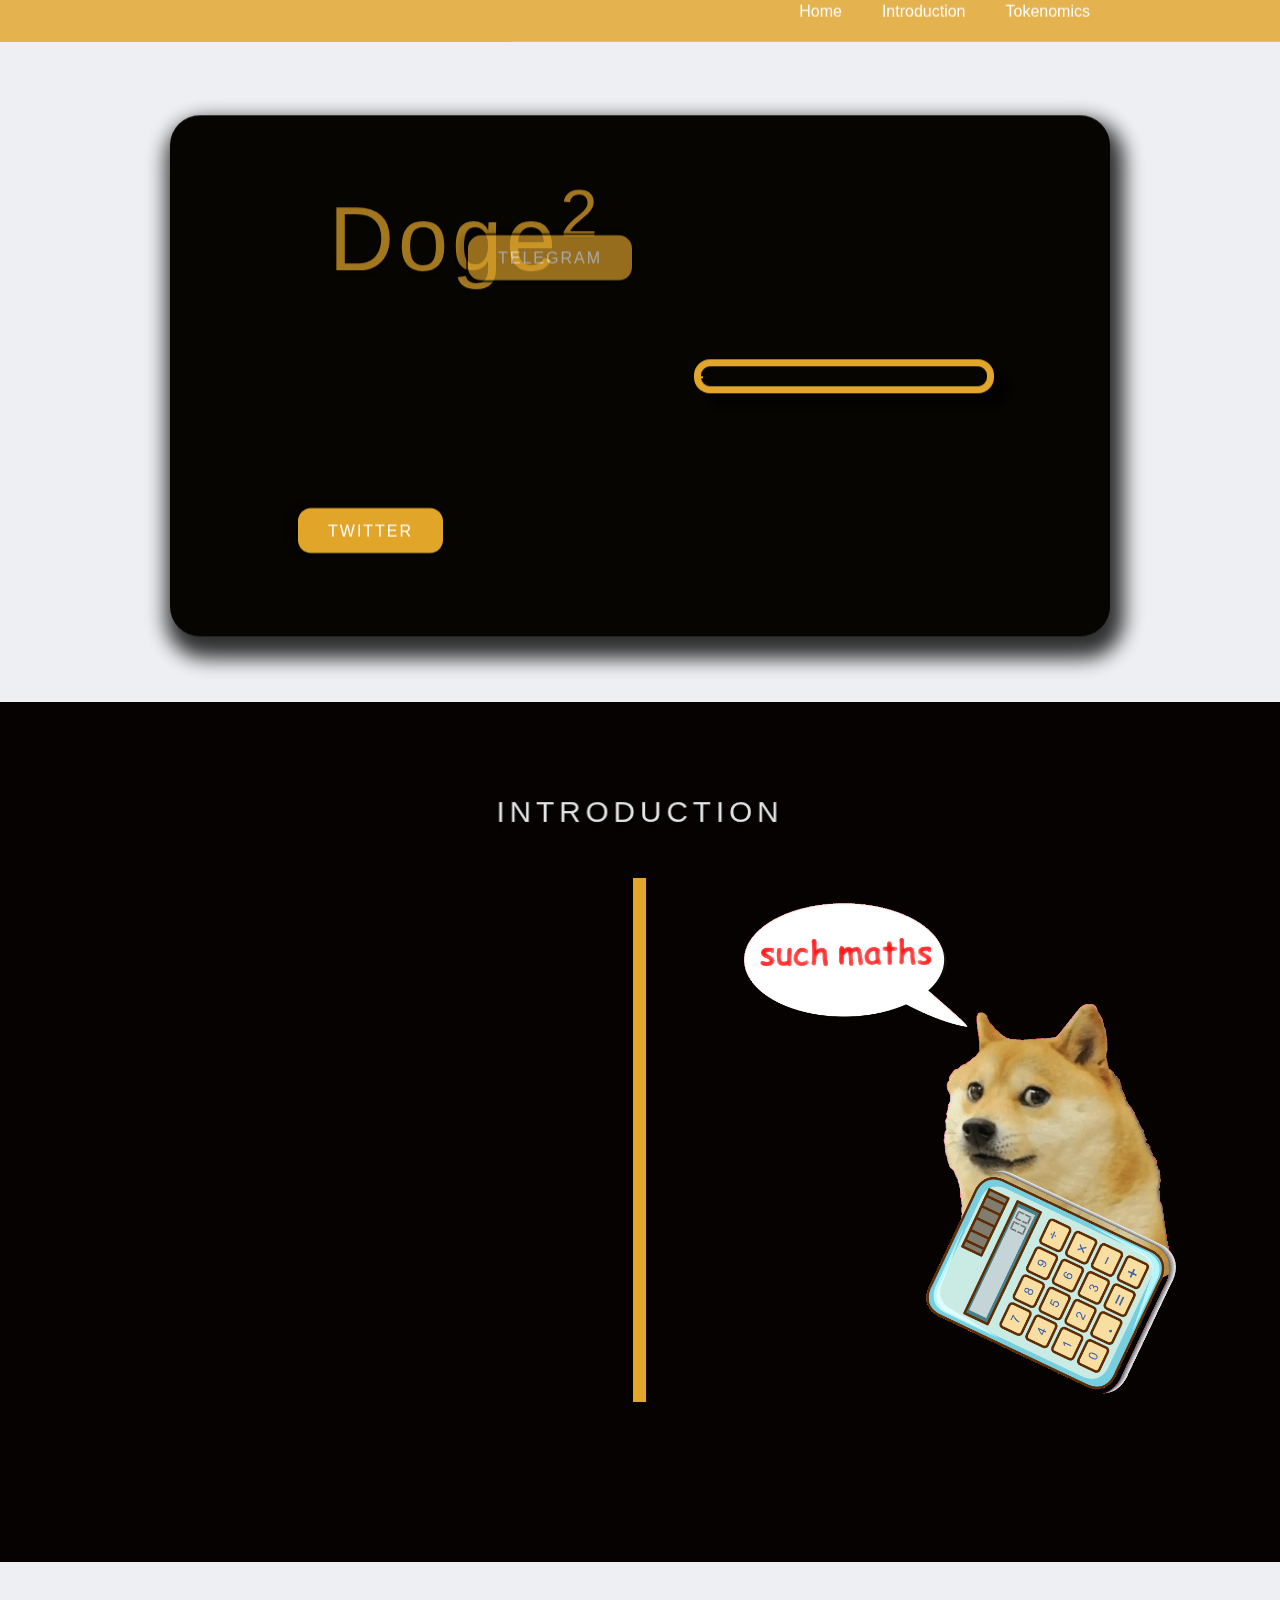
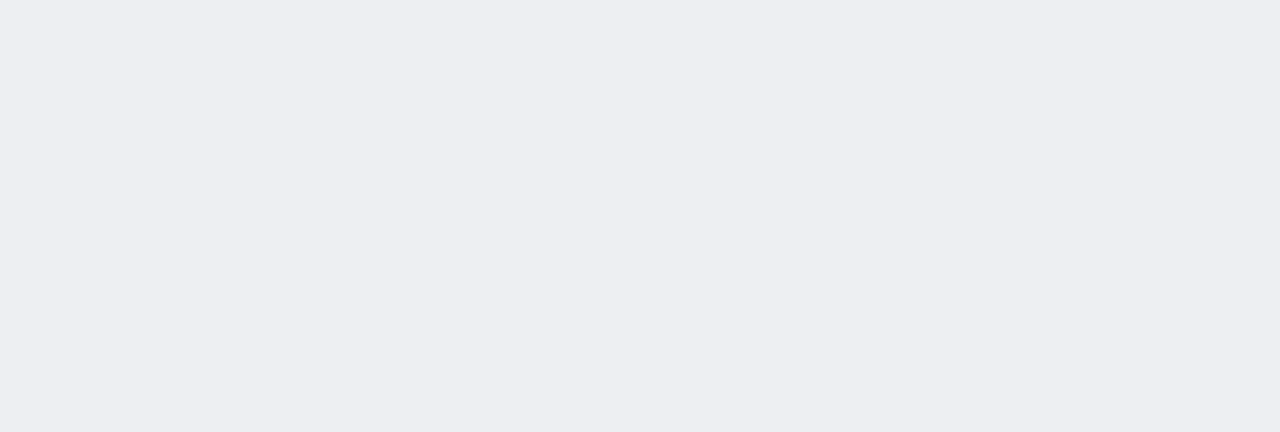
==== commit ec9e50a0: "Update index.html" ====
--- a/index.html
+++ b/index.html
@@ -1,3 +1,3 @@
 <!DOCTYPE html>
 <!-- saved from url=(0026)https://dodge2.webflow.io/ -->
-<html data-wf-page="6460b3d046818cacc5d7f258"  data-wf-status="1" class="w-mod-js w-mod-ix wf-changaone-n4-active wf-opensans-n3-active wf-opensans-n7-active wf-opensans-n6-active wf-opensans-n4-active wf-opensans-n8-active wf-opensans-i6-active wf-opensans-i7-active wf-opensans-i3-active wf-opensans-i4-active wf-opensans-i8-active wf-changaone-i4-active wf-roboto-n3-active wf-roboto-n4-active wf-roboto-n5-active wf-active"><head><meta http-equiv="Content-Type" content="text/html; charset=UTF-8"><style>.wf-force-outline-none[tabindex="-1"]:focus{outline:none;}</style><title>Doge2</title><meta content="width=device-width, initial-scale=1" name="viewport"><meta content="Webflow" name="generator"><link href="./Doge2_files/dodge2.webflow.669493672.css" rel="stylesheet" type="text/css"><link href="https://fonts.googleapis.com/" rel="preconnect"><link href="https://fonts.gstatic.com/" rel="preconnect" crossorigin="anonymous"><script src="./Doge2_files/webfont.js.download" type="text/javascript"></script><link rel="stylesheet" href="./Doge2_files/css" media="all"><script type="text/javascript">WebFont.load({  google: {    families: ["Open Sans:300,300italic,400,400italic,600,600italic,700,700italic,800,800italic","Changa One:400,400italic","Roboto:300,regular,500"]  }});</script><script type="text/javascript">!function(o,c){var n=c.documentElement,t=" w-mod-";n.className+=t+"js",("ontouchstart"in o||o.DocumentTouch&&c instanceof DocumentTouch)&&(n.className+=t+"touch")}(window,document);</script><link href="https://uploads-ssl.webflow.com/img/favicon.ico" rel="shortcut icon" type="image/x-icon"><link href="https://uploads-ssl.webflow.com/img/webclip.png" rel="apple-touch-icon"></head><body class="body"><div data-animation="default" class="navbar w-nav" data-easing2="ease" data-easing="ease" data-collapse="medium" style="opacity: 1; transform: translate3d(0px, 0px, 0px) scale3d(1, 1, 1) rotateX(0deg) rotateY(0deg) rotateZ(0deg) skew(0deg, 0deg); transform-style: preserve-3d;" data-w-id="20101bb8-7b75-269b-1eee-9f64b7743bd5" role="banner" data-duration="400"><div class="container-4 w-container"><nav role="navigation" class="nav-menu w-nav-menu"><a href="#" class="nav-link w-nav-link" style="max-width: 940px;">Home</a><a href="#int" class="nav-link-2 w-nav-link" style="max-width: 940px;">Introduction</a><a href="#tok" class="nav-link-3 w-nav-link" style="max-width: 940px;">Tokenomics</a></nav><div class="menu-button w-nav-button" style="-webkit-user-select: text;" aria-label="menu" role="button" tabindex="0" aria-controls="w-nav-overlay-0" aria-haspopup="menu" aria-expanded="false"><div class="icon w-icon-nav-menu"></div></div></div><div class="w-nav-overlay" data-wf-ignore="" id="w-nav-overlay-0"></div></div><section class="section-2 wf-section"><div data-w-id="e464d218-f801-55d1-1f50-7da00b5bfb8f" style="opacity: 1; transform: translate3d(0px, 0px, 0px) scale3d(1, 1, 1) rotateX(0deg) rotateY(0deg) rotateZ(0deg) skew(0deg, 0deg); transform-style: preserve-3d;" class="container w-container"><div data-w-id="9e8a49c6-6342-5bc5-36d7-14e9a6f378e8" class="div-block"><img src="./Doge2_files/64a628202958e73937ba5a85_Pre-comp 2_00000.jpg" loading="lazy" sizes="(max-width: 767px) 286.66668701171875px, (max-width: 991px) 29vw, 286.66668701171875px" srcset="https://uploads-ssl.webflow.com/6460b3cf46818cacc5d7f225/64a628202958e73937ba5a85_Pre-comp%202_00000-p-500.jpg 500w, https://uploads-ssl.webflow.com/6460b3cf46818cacc5d7f225/64a628202958e73937ba5a85_Pre-comp%202_00000-p-800.jpg 800w, https://uploads-ssl.webflow.com/6460b3cf46818cacc5d7f225/64a628202958e73937ba5a85_Pre-comp%202_00000.jpg 1000w" alt="" class="image"></div><div class="div-block-4"><h1 data-ix="fade-in-bottom-page-loads" data-w-id="61078149-51f9-584c-010b-7f29d6e64d04" style="opacity: 1; transform: translate3d(0px, 0px, 0px) scale3d(1, 1, 1) rotateX(0deg) rotateY(0deg) rotateZ(0deg) skew(0deg, 0deg); transform-style: preserve-3d;" class="hero-heading">Doge<span><sup>2</sup></span></h1><div class="section-title-group"><h2 data-w-id="e0981955-81c3-acef-1d1b-e1bb417a6b46" style="opacity: 1; transform: translate3d(0px, 0px, 0px) scale3d(1, 1, 1) rotateX(0deg) rotateY(0deg) rotateZ(0deg) skew(0deg, 0deg); transform-style: preserve-3d;" class="section-heading centered white">$doge<sup>2</sup></h2><h2 data-w-id="4c439a6a-55e8-3a20-f5a5-360b079486f8" style="opacity: 1; transform: translate3d(0px, 0px, 0px) scale3d(1, 1, 1) rotateX(0deg) rotateY(0deg) rotateZ(0deg) skew(0deg, 0deg); transform-style: preserve-3d;" class="section-heading centered white _2 _1">Doge × Doge<br>= Doge Squared.</h2></div><div data-ix="fade-in-bottom-page-loads" class="div-block-5"><a href="http://twitter.com/DogeSquaredETH" data-w-id="6c5fe302-eed3-af1b-d96a-bec7a6fc5033" style="opacity: 1; transform: translate3d(0px, 0px, 0px) scale3d(1, 1, 1) rotateX(0deg) rotateY(0deg) rotateZ(0deg) skew(0deg, 0deg); transform-style: preserve-3d;" class="button">Twitter</a><a href="http://t.me/DogeSquared" data-w-id="9d670edd-0461-c7e1-915b-8674737d695b" style="opacity: 1; transform: translate3d(0px, 0px, 0px) scale3d(1, 1, 1) rotateX(0deg) rotateY(0deg) rotateZ(0deg) skew(0deg, 0deg); transform-style: preserve-3d;" class="button">telegram</a></div></div></div></section><div id="int" class="section wf-section"><div class="section-title-group"><h2 data-w-id="4aa09516-0d63-ae42-10fd-1dcf1ebe1cac" style="opacity: 1; transform: translate3d(0px, 0px, 0px) scale3d(1, 1, 1) rotateX(0deg) rotateY(0deg) rotateZ(0deg) skew(0deg, 0deg); transform-style: preserve-3d;" class="section-heading centered ca">INTRODUCTION</h2><div id="w-node-_92c03243-e350-218d-d02d-6f14248fc841-c5d7f258" class="w-layout-layout wf-layout-layout"><div id="w-node-_92c03243-e350-218d-d02d-6f14248fc842-c5d7f258" class="w-layout-cell cell-2"><p data-w-id="35175553-c175-a9ff-9621-5970b2f29540" style="opacity: 1; transform: translate3d(0px, 0px, 0px) scale3d(1, 1, 1) rotateX(0deg) rotateY(0deg) rotateZ(0deg) skew(0deg, 0deg); transform-style: preserve-3d;" class="paragraph-4"><strong>Doge × Doge = Doge Squared. Doge² is a memecoin in its purest form, original yet unique.<br>‍</strong>‍<strong>Standing out in a crowd full of mindless copydogs.<br></strong><span class="text-span"><strong>‍</strong>‍<strong>Q.</strong></span><strong> Multiply Doge by itself, what do you get?<br></strong><span class="text-span-2"><strong>‍</strong>‍<strong>A.</strong></span><strong> Multi WOW. Such Maths</strong></p></div><div id="w-node-_92c03243-e350-218d-d02d-6f14248fc843-c5d7f258" class="w-layout-cell cell _2"></div><div id="w-node-_26177b42-98ba-7816-0487-e789289af5cf-c5d7f258" class="w-layout-cell"><img src="./Doge2_files/64a624d015899abfa30c3dfc_ht7q1-fugss.gif" loading="lazy" data-w-id="9ba2df4b-8c16-2393-1739-ba20b7eaabf8" alt=""></div></div></div></div><div class="w-container"><div id="tok" data-w-id="76608f61-38fc-0ea3-af35-24a9cb16605a" style="opacity: 1; transform: translate3d(0px, 0px, 0px) scale3d(1, 1, 1) rotateX(0deg) rotateY(0deg) rotateZ(0deg) skew(0deg, 0deg); transform-style: preserve-3d;" class="white-box transparent"><h3 data-w-id="2b999039-eab5-6e89-5b0e-058d1f73c295" style="opacity: 1; transform: translate3d(0px, 0px, 0px) scale3d(1, 1, 1) rotateX(0deg) rotateY(0deg) rotateZ(0deg) skew(0deg, 0deg); transform-style: preserve-3d;" class="white-text">TOKENOMICS</h3><div class="w-layout-blockcontainer container-3 w-container"><div class="div-block-3"></div><p data-w-id="82ff5130-7869-901f-0465-f71f2d93ff42" style="opacity: 1; transform: translate3d(0px, 0px, 0px) scale3d(1, 1, 1) rotateX(0deg) rotateY(0deg) rotateZ(0deg) skew(0deg, 0deg); transform-style: preserve-3d;" class="white-text _2"><strong class="bold-text-2">Name : Doge²</strong></p><p data-w-id="1d9627a5-f333-ed89-054f-010830b2c6fe" style="opacity: 1; transform: translate3d(0px, 0px, 0px) scale3d(1, 1, 1) rotateX(0deg) rotateY(0deg) rotateZ(0deg) skew(0deg, 0deg); transform-style: preserve-3d;" class="white-text _2"><strong class="bold-text-3"> &nbsp;Max Wallet : 2%</strong></p><p data-w-id="be7d0a18-3681-4e03-b3ae-f3e76fe0c2cf" style="opacity: 1; transform: translate3d(0px, 0px, 0px) scale3d(1, 1, 1) rotateX(0deg) rotateY(0deg) rotateZ(0deg) skew(0deg, 0deg); transform-style: preserve-3d;" class="white-text _2"><strong class="bold-text-4">Supply : 700,000,000</strong></p><p data-w-id="6d1ed9cb-7224-a332-ee84-d89da01abe64" style="opacity: 1; transform: translate3d(0px, 0px, 0px) scale3d(1, 1, 1) rotateX(0deg) rotateY(0deg) rotateZ(0deg) skew(0deg, 0deg); transform-style: preserve-3d;" class="white-text _2"><strong class="bold-text-5">Tax : 1% - Buys/Sells</strong></p></div></div></div><div data-w-id="dbc59939-4534-b853-36af-e41983bcfab2" style="opacity: 1; transform: translate3d(0px, 0px, 0px) scale3d(1, 1, 1) rotateX(0deg) rotateY(0deg) rotateZ(0deg) skew(0deg, 0deg); transform-style: preserve-3d;" class="w-container"><div class="section-title-group"></div><div data-duration-in="300" data-duration-out="100" data-current="Tab 3" data-easing="ease" class="tabs-wrapper w-tabs"><div class="tab-menu w-tab-menu" role="tablist"><a data-w-tab="Tab 1" class="button tab _2 w-inline-block w-tab-link" tabindex="-1"><div class="text-block-2 _5">DEXTOOLS</div></a></div></div></div><div data-w-id="d45a7382-1205-a678-db86-3af0ea56d70e" style="opacity: 1; transform: translate3d(0px, 0px, 0px) scale3d(1, 1, 1) rotateX(0deg) rotateY(0deg) rotateZ(0deg) skew(0deg, 0deg); transform-style: preserve-3d;" class="container-5 w-container"><div class="text-block-3">COPYRIGHT DODGE2 .© 2023</div></div><script src="./Doge2_files/jquery-3.5.1.min.dc5e7f18c8.js.download" type="text/javascript" integrity="sha256-9/aliU8dGd2tb6OSsuzixeV4y/faTqgFtohetphbbj0=" crossorigin="anonymous"></script><script src="./Doge2_files/webflow.15c6d5de4.js.download" type="text/javascript"></script></body></html>
+<html data-wf-page="6460b3d046818cacc5d7f258"   class="w-mod-js w-mod-ix wf-changaone-n4-active wf-opensans-n3-active wf-opensans-n7-active wf-opensans-n6-active wf-opensans-n4-active wf-opensans-n8-active wf-opensans-i6-active wf-opensans-i7-active wf-opensans-i3-active wf-opensans-i4-active wf-opensans-i8-active wf-changaone-i4-active wf-roboto-n3-active wf-roboto-n4-active wf-roboto-n5-active wf-active"><head><meta http-equiv="Content-Type" content="text/html; charset=UTF-8"><style>.wf-force-outline-none[tabindex="-1"]:focus{outline:none;}</style><title>Doge2</title><meta content="width=device-width, initial-scale=1" name="viewport"><meta content="Webflow" name="generator"><link href="./Doge2_files/dodge2.webflow.669493672.css" rel="stylesheet" type="text/css"><link href="https://fonts.googleapis.com/" rel="preconnect"><link href="https://fonts.gstatic.com/" rel="preconnect" crossorigin="anonymous"><script src="./Doge2_files/webfont.js.download" type="text/javascript"></script><link rel="stylesheet" href="./Doge2_files/css" media="all"><script type="text/javascript">WebFont.load({  google: {    families: ["Open Sans:300,300italic,400,400italic,600,600italic,700,700italic,800,800italic","Changa One:400,400italic","Roboto:300,regular,500"]  }});</script><script type="text/javascript">!function(o,c){var n=c.documentElement,t=" w-mod-";n.className+=t+"js",("ontouchstart"in o||o.DocumentTouch&&c instanceof DocumentTouch)&&(n.className+=t+"touch")}(window,document);</script><link href="https://uploads-ssl.webflow.com/img/favicon.ico" rel="shortcut icon" type="image/x-icon"><link href="https://uploads-ssl.webflow.com/img/webclip.png" rel="apple-touch-icon"></head><body class="body"><div data-animation="default" class="navbar w-nav" data-easing2="ease" data-easing="ease" data-collapse="medium" style="opacity: 1; transform: translate3d(0px, 0px, 0px) scale3d(1, 1, 1) rotateX(0deg) rotateY(0deg) rotateZ(0deg) skew(0deg, 0deg); transform-style: preserve-3d;" data-w-id="20101bb8-7b75-269b-1eee-9f64b7743bd5" role="banner" data-duration="400"><div class="container-4 w-container"><nav role="navigation" class="nav-menu w-nav-menu"><a href="#" class="nav-link w-nav-link" style="max-width: 940px;">Home</a><a href="#int" class="nav-link-2 w-nav-link" style="max-width: 940px;">Introduction</a><a href="#tok" class="nav-link-3 w-nav-link" style="max-width: 940px;">Tokenomics</a></nav><div class="menu-button w-nav-button" style="-webkit-user-select: text;" aria-label="menu" role="button" tabindex="0" aria-controls="w-nav-overlay-0" aria-haspopup="menu" aria-expanded="false"><div class="icon w-icon-nav-menu"></div></div></div><div class="w-nav-overlay" data-wf-ignore="" id="w-nav-overlay-0"></div></div><section class="section-2 wf-section"><div data-w-id="e464d218-f801-55d1-1f50-7da00b5bfb8f" style="opacity: 1; transform: translate3d(0px, 0px, 0px) scale3d(1, 1, 1) rotateX(0deg) rotateY(0deg) rotateZ(0deg) skew(0deg, 0deg); transform-style: preserve-3d;" class="container w-container"><div data-w-id="9e8a49c6-6342-5bc5-36d7-14e9a6f378e8" class="div-block"><img src="./Doge2_files/64a628202958e73937ba5a85_Pre-comp 2_00000.jpg" loading="lazy" sizes="(max-width: 767px) 286.66668701171875px, (max-width: 991px) 29vw, 286.66668701171875px" srcset="https://uploads-ssl.webflow.com/6460b3cf46818cacc5d7f225/64a628202958e73937ba5a85_Pre-comp%202_00000-p-500.jpg 500w, https://uploads-ssl.webflow.com/6460b3cf46818cacc5d7f225/64a628202958e73937ba5a85_Pre-comp%202_00000-p-800.jpg 800w, https://uploads-ssl.webflow.com/6460b3cf46818cacc5d7f225/64a628202958e73937ba5a85_Pre-comp%202_00000.jpg 1000w" alt="" class="image"></div><div class="div-block-4"><h1 data-ix="fade-in-bottom-page-loads" data-w-id="61078149-51f9-584c-010b-7f29d6e64d04" style="opacity: 1; transform: translate3d(0px, 0px, 0px) scale3d(1, 1, 1) rotateX(0deg) rotateY(0deg) rotateZ(0deg) skew(0deg, 0deg); transform-style: preserve-3d;" class="hero-heading">Doge<span><sup>2</sup></span></h1><div class="section-title-group"><h2 data-w-id="e0981955-81c3-acef-1d1b-e1bb417a6b46" style="opacity: 1; transform: translate3d(0px, 0px, 0px) scale3d(1, 1, 1) rotateX(0deg) rotateY(0deg) rotateZ(0deg) skew(0deg, 0deg); transform-style: preserve-3d;" class="section-heading centered white">$doge<sup>2</sup></h2><h2 data-w-id="4c439a6a-55e8-3a20-f5a5-360b079486f8" style="opacity: 1; transform: translate3d(0px, 0px, 0px) scale3d(1, 1, 1) rotateX(0deg) rotateY(0deg) rotateZ(0deg) skew(0deg, 0deg); transform-style: preserve-3d;" class="section-heading centered white _2 _1">Doge × Doge<br>= Doge Squared.</h2></div><div data-ix="fade-in-bottom-page-loads" class="div-block-5"><a href="http://twitter.com/DogeSquaredETH" data-w-id="6c5fe302-eed3-af1b-d96a-bec7a6fc5033" style="opacity: 1; transform: translate3d(0px, 0px, 0px) scale3d(1, 1, 1) rotateX(0deg) rotateY(0deg) rotateZ(0deg) skew(0deg, 0deg); transform-style: preserve-3d;" class="button">Twitter</a><a href="http://t.me/DogeSquared" data-w-id="9d670edd-0461-c7e1-915b-8674737d695b" style="opacity: 1; transform: translate3d(0px, 0px, 0px) scale3d(1, 1, 1) rotateX(0deg) rotateY(0deg) rotateZ(0deg) skew(0deg, 0deg); transform-style: preserve-3d;" class="button">telegram</a></div></div></div></section><div id="int" class="section wf-section"><div class="section-title-group"><h2 data-w-id="4aa09516-0d63-ae42-10fd-1dcf1ebe1cac" style="opacity: 1; transform: translate3d(0px, 0px, 0px) scale3d(1, 1, 1) rotateX(0deg) rotateY(0deg) rotateZ(0deg) skew(0deg, 0deg); transform-style: preserve-3d;" class="section-heading centered ca">INTRODUCTION</h2><div id="w-node-_92c03243-e350-218d-d02d-6f14248fc841-c5d7f258" class="w-layout-layout wf-layout-layout"><div id="w-node-_92c03243-e350-218d-d02d-6f14248fc842-c5d7f258" class="w-layout-cell cell-2"><p data-w-id="35175553-c175-a9ff-9621-5970b2f29540" style="opacity: 1; transform: translate3d(0px, 0px, 0px) scale3d(1, 1, 1) rotateX(0deg) rotateY(0deg) rotateZ(0deg) skew(0deg, 0deg); transform-style: preserve-3d;" class="paragraph-4"><strong>Doge × Doge = Doge Squared. Doge² is a memecoin in its purest form, original yet unique.<br>‍</strong>‍<strong>Standing out in a crowd full of mindless copydogs.<br></strong><span class="text-span"><strong>‍</strong>‍<strong>Q.</strong></span><strong> Multiply Doge by itself, what do you get?<br></strong><span class="text-span-2"><strong>‍</strong>‍<strong>A.</strong></span><strong> Multi WOW. Such Maths</strong></p></div><div id="w-node-_92c03243-e350-218d-d02d-6f14248fc843-c5d7f258" class="w-layout-cell cell _2"></div><div id="w-node-_26177b42-98ba-7816-0487-e789289af5cf-c5d7f258" class="w-layout-cell"><img src="./Doge2_files/64a624d015899abfa30c3dfc_ht7q1-fugss.gif" loading="lazy" data-w-id="9ba2df4b-8c16-2393-1739-ba20b7eaabf8" alt=""></div></div></div></div><div class="w-container"><div id="tok" data-w-id="76608f61-38fc-0ea3-af35-24a9cb16605a" style="opacity: 1; transform: translate3d(0px, 0px, 0px) scale3d(1, 1, 1) rotateX(0deg) rotateY(0deg) rotateZ(0deg) skew(0deg, 0deg); transform-style: preserve-3d;" class="white-box transparent"><h3 data-w-id="2b999039-eab5-6e89-5b0e-058d1f73c295" style="opacity: 1; transform: translate3d(0px, 0px, 0px) scale3d(1, 1, 1) rotateX(0deg) rotateY(0deg) rotateZ(0deg) skew(0deg, 0deg); transform-style: preserve-3d;" class="white-text">TOKENOMICS</h3><div class="w-layout-blockcontainer container-3 w-container"><div class="div-block-3"></div><p data-w-id="82ff5130-7869-901f-0465-f71f2d93ff42" style="opacity: 1; transform: translate3d(0px, 0px, 0px) scale3d(1, 1, 1) rotateX(0deg) rotateY(0deg) rotateZ(0deg) skew(0deg, 0deg); transform-style: preserve-3d;" class="white-text _2"><strong class="bold-text-2">Name : Doge²</strong></p><p data-w-id="1d9627a5-f333-ed89-054f-010830b2c6fe" style="opacity: 1; transform: translate3d(0px, 0px, 0px) scale3d(1, 1, 1) rotateX(0deg) rotateY(0deg) rotateZ(0deg) skew(0deg, 0deg); transform-style: preserve-3d;" class="white-text _2"><strong class="bold-text-3"> &nbsp;Max Wallet : 2%</strong></p><p data-w-id="be7d0a18-3681-4e03-b3ae-f3e76fe0c2cf" style="opacity: 1; transform: translate3d(0px, 0px, 0px) scale3d(1, 1, 1) rotateX(0deg) rotateY(0deg) rotateZ(0deg) skew(0deg, 0deg); transform-style: preserve-3d;" class="white-text _2"><strong class="bold-text-4">Supply : 700,000,000</strong></p><p data-w-id="6d1ed9cb-7224-a332-ee84-d89da01abe64" style="opacity: 1; transform: translate3d(0px, 0px, 0px) scale3d(1, 1, 1) rotateX(0deg) rotateY(0deg) rotateZ(0deg) skew(0deg, 0deg); transform-style: preserve-3d;" class="white-text _2"><strong class="bold-text-5">Tax : 1% - Buys/Sells</strong></p></div></div></div><div data-w-id="dbc59939-4534-b853-36af-e41983bcfab2" style="opacity: 1; transform: translate3d(0px, 0px, 0px) scale3d(1, 1, 1) rotateX(0deg) rotateY(0deg) rotateZ(0deg) skew(0deg, 0deg); transform-style: preserve-3d;" class="w-container"><div class="section-title-group"></div><div data-duration-in="300" data-duration-out="100" data-current="Tab 3" data-easing="ease" class="tabs-wrapper w-tabs"><div class="tab-menu w-tab-menu" role="tablist"><a data-w-tab="Tab 1" class="button tab _2 w-inline-block w-tab-link" tabindex="-1"><div class="text-block-2 _5">DEXTOOLS</div></a></div></div></div><div data-w-id="d45a7382-1205-a678-db86-3af0ea56d70e" style="opacity: 1; transform: translate3d(0px, 0px, 0px) scale3d(1, 1, 1) rotateX(0deg) rotateY(0deg) rotateZ(0deg) skew(0deg, 0deg); transform-style: preserve-3d;" class="container-5 w-container"><div class="text-block-3">COPYRIGHT DODGE2 .© 2023</div></div><script src="./Doge2_files/jquery-3.5.1.min.dc5e7f18c8.js.download" type="text/javascript" integrity="sha256-9/aliU8dGd2tb6OSsuzixeV4y/faTqgFtohetphbbj0=" crossorigin="anonymous"></script><script src="./Doge2_files/webflow.15c6d5de4.js.download" type="text/javascript"></script></body></html>
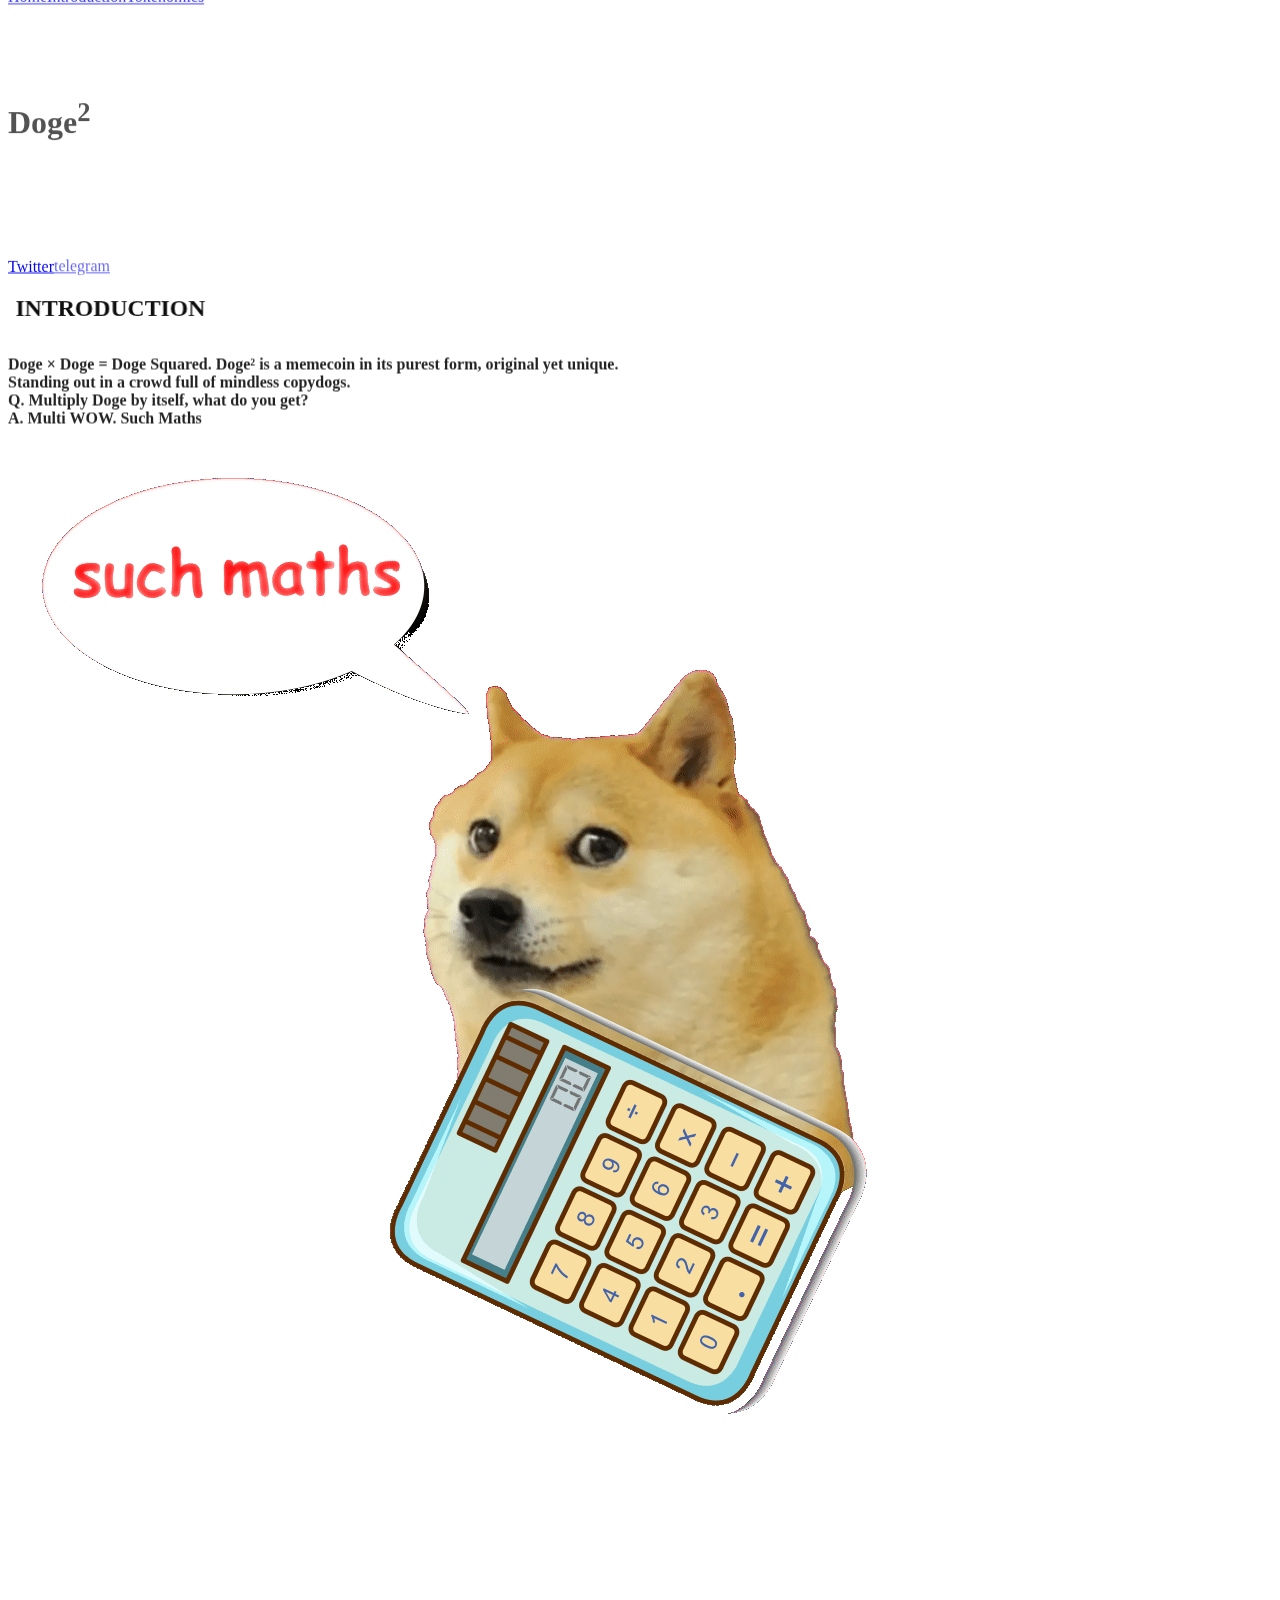
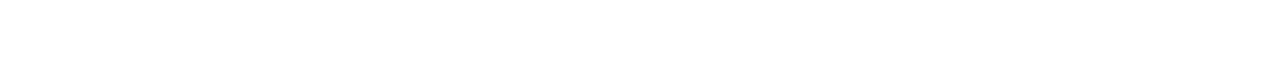
==== commit 9758d33b: "Update index.html" ====
--- a/index.html
+++ b/index.html
@@ -1,3 +1,3 @@
 <!DOCTYPE html>
 <!-- saved from url=(0026)https://dodge2.webflow.io/ -->
-<html data-wf-page="6460b3d046818cacc5d7f258"   class="w-mod-js w-mod-ix wf-changaone-n4-active wf-opensans-n3-active wf-opensans-n7-active wf-opensans-n6-active wf-opensans-n4-active wf-opensans-n8-active wf-opensans-i6-active wf-opensans-i7-active wf-opensans-i3-active wf-opensans-i4-active wf-opensans-i8-active wf-changaone-i4-active wf-roboto-n3-active wf-roboto-n4-active wf-roboto-n5-active wf-active"><head><meta http-equiv="Content-Type" content="text/html; charset=UTF-8"><style>.wf-force-outline-none[tabindex="-1"]:focus{outline:none;}</style><title>Doge2</title><meta content="width=device-width, initial-scale=1" name="viewport"><meta content="Webflow" name="generator"><link href="./Doge2_files/dodge2.webflow.669493672.css" rel="stylesheet" type="text/css"><link href="https://fonts.googleapis.com/" rel="preconnect"><link href="https://fonts.gstatic.com/" rel="preconnect" crossorigin="anonymous"><script src="./Doge2_files/webfont.js.download" type="text/javascript"></script><link rel="stylesheet" href="./Doge2_files/css" media="all"><script type="text/javascript">WebFont.load({  google: {    families: ["Open Sans:300,300italic,400,400italic,600,600italic,700,700italic,800,800italic","Changa One:400,400italic","Roboto:300,regular,500"]  }});</script><script type="text/javascript">!function(o,c){var n=c.documentElement,t=" w-mod-";n.className+=t+"js",("ontouchstart"in o||o.DocumentTouch&&c instanceof DocumentTouch)&&(n.className+=t+"touch")}(window,document);</script><link href="https://uploads-ssl.webflow.com/img/favicon.ico" rel="shortcut icon" type="image/x-icon"><link href="https://uploads-ssl.webflow.com/img/webclip.png" rel="apple-touch-icon"></head><body class="body"><div data-animation="default" class="navbar w-nav" data-easing2="ease" data-easing="ease" data-collapse="medium" style="opacity: 1; transform: translate3d(0px, 0px, 0px) scale3d(1, 1, 1) rotateX(0deg) rotateY(0deg) rotateZ(0deg) skew(0deg, 0deg); transform-style: preserve-3d;" data-w-id="20101bb8-7b75-269b-1eee-9f64b7743bd5" role="banner" data-duration="400"><div class="container-4 w-container"><nav role="navigation" class="nav-menu w-nav-menu"><a href="#" class="nav-link w-nav-link" style="max-width: 940px;">Home</a><a href="#int" class="nav-link-2 w-nav-link" style="max-width: 940px;">Introduction</a><a href="#tok" class="nav-link-3 w-nav-link" style="max-width: 940px;">Tokenomics</a></nav><div class="menu-button w-nav-button" style="-webkit-user-select: text;" aria-label="menu" role="button" tabindex="0" aria-controls="w-nav-overlay-0" aria-haspopup="menu" aria-expanded="false"><div class="icon w-icon-nav-menu"></div></div></div><div class="w-nav-overlay" data-wf-ignore="" id="w-nav-overlay-0"></div></div><section class="section-2 wf-section"><div data-w-id="e464d218-f801-55d1-1f50-7da00b5bfb8f" style="opacity: 1; transform: translate3d(0px, 0px, 0px) scale3d(1, 1, 1) rotateX(0deg) rotateY(0deg) rotateZ(0deg) skew(0deg, 0deg); transform-style: preserve-3d;" class="container w-container"><div data-w-id="9e8a49c6-6342-5bc5-36d7-14e9a6f378e8" class="div-block"><img src="./Doge2_files/64a628202958e73937ba5a85_Pre-comp 2_00000.jpg" loading="lazy" sizes="(max-width: 767px) 286.66668701171875px, (max-width: 991px) 29vw, 286.66668701171875px" srcset="https://uploads-ssl.webflow.com/6460b3cf46818cacc5d7f225/64a628202958e73937ba5a85_Pre-comp%202_00000-p-500.jpg 500w, https://uploads-ssl.webflow.com/6460b3cf46818cacc5d7f225/64a628202958e73937ba5a85_Pre-comp%202_00000-p-800.jpg 800w, https://uploads-ssl.webflow.com/6460b3cf46818cacc5d7f225/64a628202958e73937ba5a85_Pre-comp%202_00000.jpg 1000w" alt="" class="image"></div><div class="div-block-4"><h1 data-ix="fade-in-bottom-page-loads" data-w-id="61078149-51f9-584c-010b-7f29d6e64d04" style="opacity: 1; transform: translate3d(0px, 0px, 0px) scale3d(1, 1, 1) rotateX(0deg) rotateY(0deg) rotateZ(0deg) skew(0deg, 0deg); transform-style: preserve-3d;" class="hero-heading">Doge<span><sup>2</sup></span></h1><div class="section-title-group"><h2 data-w-id="e0981955-81c3-acef-1d1b-e1bb417a6b46" style="opacity: 1; transform: translate3d(0px, 0px, 0px) scale3d(1, 1, 1) rotateX(0deg) rotateY(0deg) rotateZ(0deg) skew(0deg, 0deg); transform-style: preserve-3d;" class="section-heading centered white">$doge<sup>2</sup></h2><h2 data-w-id="4c439a6a-55e8-3a20-f5a5-360b079486f8" style="opacity: 1; transform: translate3d(0px, 0px, 0px) scale3d(1, 1, 1) rotateX(0deg) rotateY(0deg) rotateZ(0deg) skew(0deg, 0deg); transform-style: preserve-3d;" class="section-heading centered white _2 _1">Doge × Doge<br>= Doge Squared.</h2></div><div data-ix="fade-in-bottom-page-loads" class="div-block-5"><a href="http://twitter.com/DogeSquaredETH" data-w-id="6c5fe302-eed3-af1b-d96a-bec7a6fc5033" style="opacity: 1; transform: translate3d(0px, 0px, 0px) scale3d(1, 1, 1) rotateX(0deg) rotateY(0deg) rotateZ(0deg) skew(0deg, 0deg); transform-style: preserve-3d;" class="button">Twitter</a><a href="http://t.me/DogeSquared" data-w-id="9d670edd-0461-c7e1-915b-8674737d695b" style="opacity: 1; transform: translate3d(0px, 0px, 0px) scale3d(1, 1, 1) rotateX(0deg) rotateY(0deg) rotateZ(0deg) skew(0deg, 0deg); transform-style: preserve-3d;" class="button">telegram</a></div></div></div></section><div id="int" class="section wf-section"><div class="section-title-group"><h2 data-w-id="4aa09516-0d63-ae42-10fd-1dcf1ebe1cac" style="opacity: 1; transform: translate3d(0px, 0px, 0px) scale3d(1, 1, 1) rotateX(0deg) rotateY(0deg) rotateZ(0deg) skew(0deg, 0deg); transform-style: preserve-3d;" class="section-heading centered ca">INTRODUCTION</h2><div id="w-node-_92c03243-e350-218d-d02d-6f14248fc841-c5d7f258" class="w-layout-layout wf-layout-layout"><div id="w-node-_92c03243-e350-218d-d02d-6f14248fc842-c5d7f258" class="w-layout-cell cell-2"><p data-w-id="35175553-c175-a9ff-9621-5970b2f29540" style="opacity: 1; transform: translate3d(0px, 0px, 0px) scale3d(1, 1, 1) rotateX(0deg) rotateY(0deg) rotateZ(0deg) skew(0deg, 0deg); transform-style: preserve-3d;" class="paragraph-4"><strong>Doge × Doge = Doge Squared. Doge² is a memecoin in its purest form, original yet unique.<br>‍</strong>‍<strong>Standing out in a crowd full of mindless copydogs.<br></strong><span class="text-span"><strong>‍</strong>‍<strong>Q.</strong></span><strong> Multiply Doge by itself, what do you get?<br></strong><span class="text-span-2"><strong>‍</strong>‍<strong>A.</strong></span><strong> Multi WOW. Such Maths</strong></p></div><div id="w-node-_92c03243-e350-218d-d02d-6f14248fc843-c5d7f258" class="w-layout-cell cell _2"></div><div id="w-node-_26177b42-98ba-7816-0487-e789289af5cf-c5d7f258" class="w-layout-cell"><img src="./Doge2_files/64a624d015899abfa30c3dfc_ht7q1-fugss.gif" loading="lazy" data-w-id="9ba2df4b-8c16-2393-1739-ba20b7eaabf8" alt=""></div></div></div></div><div class="w-container"><div id="tok" data-w-id="76608f61-38fc-0ea3-af35-24a9cb16605a" style="opacity: 1; transform: translate3d(0px, 0px, 0px) scale3d(1, 1, 1) rotateX(0deg) rotateY(0deg) rotateZ(0deg) skew(0deg, 0deg); transform-style: preserve-3d;" class="white-box transparent"><h3 data-w-id="2b999039-eab5-6e89-5b0e-058d1f73c295" style="opacity: 1; transform: translate3d(0px, 0px, 0px) scale3d(1, 1, 1) rotateX(0deg) rotateY(0deg) rotateZ(0deg) skew(0deg, 0deg); transform-style: preserve-3d;" class="white-text">TOKENOMICS</h3><div class="w-layout-blockcontainer container-3 w-container"><div class="div-block-3"></div><p data-w-id="82ff5130-7869-901f-0465-f71f2d93ff42" style="opacity: 1; transform: translate3d(0px, 0px, 0px) scale3d(1, 1, 1) rotateX(0deg) rotateY(0deg) rotateZ(0deg) skew(0deg, 0deg); transform-style: preserve-3d;" class="white-text _2"><strong class="bold-text-2">Name : Doge²</strong></p><p data-w-id="1d9627a5-f333-ed89-054f-010830b2c6fe" style="opacity: 1; transform: translate3d(0px, 0px, 0px) scale3d(1, 1, 1) rotateX(0deg) rotateY(0deg) rotateZ(0deg) skew(0deg, 0deg); transform-style: preserve-3d;" class="white-text _2"><strong class="bold-text-3"> &nbsp;Max Wallet : 2%</strong></p><p data-w-id="be7d0a18-3681-4e03-b3ae-f3e76fe0c2cf" style="opacity: 1; transform: translate3d(0px, 0px, 0px) scale3d(1, 1, 1) rotateX(0deg) rotateY(0deg) rotateZ(0deg) skew(0deg, 0deg); transform-style: preserve-3d;" class="white-text _2"><strong class="bold-text-4">Supply : 700,000,000</strong></p><p data-w-id="6d1ed9cb-7224-a332-ee84-d89da01abe64" style="opacity: 1; transform: translate3d(0px, 0px, 0px) scale3d(1, 1, 1) rotateX(0deg) rotateY(0deg) rotateZ(0deg) skew(0deg, 0deg); transform-style: preserve-3d;" class="white-text _2"><strong class="bold-text-5">Tax : 1% - Buys/Sells</strong></p></div></div></div><div data-w-id="dbc59939-4534-b853-36af-e41983bcfab2" style="opacity: 1; transform: translate3d(0px, 0px, 0px) scale3d(1, 1, 1) rotateX(0deg) rotateY(0deg) rotateZ(0deg) skew(0deg, 0deg); transform-style: preserve-3d;" class="w-container"><div class="section-title-group"></div><div data-duration-in="300" data-duration-out="100" data-current="Tab 3" data-easing="ease" class="tabs-wrapper w-tabs"><div class="tab-menu w-tab-menu" role="tablist"><a data-w-tab="Tab 1" class="button tab _2 w-inline-block w-tab-link" tabindex="-1"><div class="text-block-2 _5">DEXTOOLS</div></a></div></div></div><div data-w-id="d45a7382-1205-a678-db86-3af0ea56d70e" style="opacity: 1; transform: translate3d(0px, 0px, 0px) scale3d(1, 1, 1) rotateX(0deg) rotateY(0deg) rotateZ(0deg) skew(0deg, 0deg); transform-style: preserve-3d;" class="container-5 w-container"><div class="text-block-3">COPYRIGHT DODGE2 .© 2023</div></div><script src="./Doge2_files/jquery-3.5.1.min.dc5e7f18c8.js.download" type="text/javascript" integrity="sha256-9/aliU8dGd2tb6OSsuzixeV4y/faTqgFtohetphbbj0=" crossorigin="anonymous"></script><script src="./Doge2_files/webflow.15c6d5de4.js.download" type="text/javascript"></script></body></html>
+<html  data-wf-page="6460b3d046818cacc5d7f258" class="w-mod-js w-mod-ix wf-changaone-n4-active wf-opensans-n3-active wf-opensans-n4-active wf-opensans-n8-active wf-opensans-n7-active wf-opensans-n6-active wf-opensans-i7-active wf-opensans-i3-active wf-opensans-i6-active wf-opensans-i4-active wf-opensans-i8-active wf-changaone-i4-active wf-roboto-n3-active wf-roboto-n4-active wf-roboto-n5-active wf-active"><head><meta http-equiv="Content-Type" content="text/html; charset=UTF-8"><style>.wf-force-outline-none[tabindex="-1"]:focus{outline:none;}</style><title>Doge2</title><meta content="width=device-width, initial-scale=1" name="viewport"><meta content="Webflow" name="generator"><link href="./Doge2_files/dodge2.webflow.81cf26bae.css" rel="stylesheet" type="text/css"><link href="https://fonts.googleapis.com/" rel="preconnect"><link href="https://fonts.gstatic.com/" rel="preconnect" crossorigin="anonymous"><script src="./Doge2_files/webfont.js.download" type="text/javascript"></script><link rel="stylesheet" href="./Doge2_files/css" media="all"><script type="text/javascript">WebFont.load({  google: {    families: ["Open Sans:300,300italic,400,400italic,600,600italic,700,700italic,800,800italic","Changa One:400,400italic","Roboto:300,regular,500"]  }});</script><script type="text/javascript">!function(o,c){var n=c.documentElement,t=" w-mod-";n.className+=t+"js",("ontouchstart"in o||o.DocumentTouch&&c instanceof DocumentTouch)&&(n.className+=t+"touch")}(window,document);</script><link href="https://uploads-ssl.webflow.com/6460b3cf46818cacc5d7f225/64a664f4d65c2f2ec1e93e9f_favicon-32x32.png" rel="shortcut icon" type="image/x-icon"><link href="https://uploads-ssl.webflow.com/6460b3cf46818cacc5d7f225/64a6652f51e7ea1f1207b1cb_android-chrome-512x512.png" rel="apple-touch-icon"></head><body class="body"><div data-animation="default" class="navbar w-nav" data-easing2="ease" data-easing="ease" data-collapse="medium" style="opacity: 1; transform: translate3d(0px, 0px, 0px) scale3d(1, 1, 1) rotateX(0deg) rotateY(0deg) rotateZ(0deg) skew(0deg, 0deg); transform-style: preserve-3d;" data-w-id="20101bb8-7b75-269b-1eee-9f64b7743bd5" role="banner" data-duration="400"><div class="container-4 w-container"><nav role="navigation" class="nav-menu w-nav-menu"><a href="https://dodge2.webflow.io/#" class="nav-link w-nav-link" style="max-width: 940px;">Home</a><a href="https://dodge2.webflow.io/#int" class="nav-link-2 w-nav-link" style="max-width: 940px;">Introduction</a><a href="https://dodge2.webflow.io/#tok" class="nav-link-3 w-nav-link" style="max-width: 940px;">Tokenomics</a></nav><div class="menu-button w-nav-button" style="-webkit-user-select: text;" aria-label="menu" role="button" tabindex="0" aria-controls="w-nav-overlay-0" aria-haspopup="menu" aria-expanded="false"><div class="icon w-icon-nav-menu"></div></div></div><div class="w-nav-overlay" data-wf-ignore="" id="w-nav-overlay-0"></div></div><section class="section-2 wf-section"><div data-w-id="e464d218-f801-55d1-1f50-7da00b5bfb8f" style="opacity: 1; transform: translate3d(0px, 0px, 0px) scale3d(1, 1, 1) rotateX(0deg) rotateY(0deg) rotateZ(0deg) skew(0deg, 0deg); transform-style: preserve-3d;" class="container w-container"><div data-w-id="9e8a49c6-6342-5bc5-36d7-14e9a6f378e8" class="div-block"><img src="./Doge2_files/64a628202958e73937ba5a85_Pre-comp 2_00000.jpg" loading="lazy" sizes="(max-width: 767px) 286.66668701171875px, (max-width: 991px) 29vw, 286.66668701171875px" srcset="https://uploads-ssl.webflow.com/6460b3cf46818cacc5d7f225/64a628202958e73937ba5a85_Pre-comp%202_00000-p-500.jpg 500w, https://uploads-ssl.webflow.com/6460b3cf46818cacc5d7f225/64a628202958e73937ba5a85_Pre-comp%202_00000-p-800.jpg 800w, https://uploads-ssl.webflow.com/6460b3cf46818cacc5d7f225/64a628202958e73937ba5a85_Pre-comp%202_00000.jpg 1000w" alt="" class="image"></div><div class="div-block-4"><h1 data-ix="fade-in-bottom-page-loads" data-w-id="61078149-51f9-584c-010b-7f29d6e64d04" style="opacity: 1; transform: translate3d(0px, 0px, 0px) scale3d(1, 1, 1) rotateX(0deg) rotateY(0deg) rotateZ(0deg) skew(0deg, 0deg); transform-style: preserve-3d;" class="hero-heading">Doge<span><sup>2</sup></span></h1><div class="section-title-group"><h2 data-w-id="e0981955-81c3-acef-1d1b-e1bb417a6b46" style="opacity: 1; transform: translate3d(0px, 0px, 0px) scale3d(1, 1, 1) rotateX(0deg) rotateY(0deg) rotateZ(0deg) skew(0deg, 0deg); transform-style: preserve-3d;" class="section-heading centered white">$doge<sup>2</sup></h2><h2 data-w-id="4c439a6a-55e8-3a20-f5a5-360b079486f8" style="opacity: 1; transform: translate3d(0px, 0px, 0px) scale3d(1, 1, 1) rotateX(0deg) rotateY(0deg) rotateZ(0deg) skew(0deg, 0deg); transform-style: preserve-3d;" class="section-heading centered white _2 _1">Doge × Doge<br>= Doge Squared.</h2></div><div data-ix="fade-in-bottom-page-loads" class="div-block-5"><a href="http://twitter.com/DogeSquaredETH" data-w-id="6c5fe302-eed3-af1b-d96a-bec7a6fc5033" style="opacity: 1; transform: translate3d(0px, 0px, 0px) scale3d(1, 1, 1) rotateX(0deg) rotateY(0deg) rotateZ(0deg) skew(0deg, 0deg); transform-style: preserve-3d;" class="button">Twitter</a><a href="http://t.me/DogeSquared" data-w-id="9d670edd-0461-c7e1-915b-8674737d695b" style="opacity: 1; transform: translate3d(0px, 0px, 0px) scale3d(1, 1, 1) rotateX(0deg) rotateY(0deg) rotateZ(0deg) skew(0deg, 0deg); transform-style: preserve-3d;" class="button">telegram</a></div></div></div></section><div id="int" class="section wf-section"><div class="section-title-group"><h2 data-w-id="4aa09516-0d63-ae42-10fd-1dcf1ebe1cac" style="opacity: 1; transform: translate3d(0px, 0px, 0px) scale3d(1, 1, 1) rotateX(0deg) rotateY(0deg) rotateZ(0deg) skew(0deg, 0deg); transform-style: preserve-3d;" class="section-heading centered ca">INTRODUCTION</h2><div id="w-node-_92c03243-e350-218d-d02d-6f14248fc841-c5d7f258" class="w-layout-layout wf-layout-layout"><div id="w-node-_92c03243-e350-218d-d02d-6f14248fc842-c5d7f258" class="w-layout-cell cell-2"><p data-w-id="35175553-c175-a9ff-9621-5970b2f29540" style="opacity: 1; transform: translate3d(0px, 0px, 0px) scale3d(1, 1, 1) rotateX(0deg) rotateY(0deg) rotateZ(0deg) skew(0deg, 0deg); transform-style: preserve-3d;" class="paragraph-4"><strong>Doge × Doge = Doge Squared. Doge² is a memecoin in its purest form, original yet unique.<br>‍</strong>‍<strong>Standing out in a crowd full of mindless copydogs.<br></strong><span class="text-span"><strong>‍</strong>‍<strong>Q.</strong></span><strong> Multiply Doge by itself, what do you get?<br></strong><span class="text-span-2"><strong>‍</strong>‍<strong>A.</strong></span><strong> Multi WOW. Such Maths</strong></p></div><div id="w-node-_92c03243-e350-218d-d02d-6f14248fc843-c5d7f258" class="w-layout-cell cell _2"></div><div id="w-node-_26177b42-98ba-7816-0487-e789289af5cf-c5d7f258" class="w-layout-cell"><img src="./Doge2_files/64a624d015899abfa30c3dfc_ht7q1-fugss.gif" loading="lazy" data-w-id="9ba2df4b-8c16-2393-1739-ba20b7eaabf8" alt="" style="transform: translate3d(0px, 0px, 0px) scale3d(1, 1, 1) rotateX(0deg) rotateY(0deg) rotateZ(0deg) skew(0deg, 0deg); transform-style: preserve-3d;"></div></div></div></div><div class="w-container"><div id="tok" data-w-id="76608f61-38fc-0ea3-af35-24a9cb16605a" style="opacity: 1; transform: translate3d(0px, 0px, 0px) scale3d(1, 1, 1) rotateX(0deg) rotateY(0deg) rotateZ(0deg) skew(0deg, 0deg); transform-style: preserve-3d;" class="white-box transparent"><h3 data-w-id="2b999039-eab5-6e89-5b0e-058d1f73c295" style="opacity: 1; transform: translate3d(0px, 0px, 0px) scale3d(1, 1, 1) rotateX(0deg) rotateY(0deg) rotateZ(0deg) skew(0deg, 0deg); transform-style: preserve-3d;" class="white-text">TOKENOMICS</h3><div class="w-layout-blockcontainer container-3 w-container"><div class="div-block-3"></div><p data-w-id="82ff5130-7869-901f-0465-f71f2d93ff42" style="opacity: 1; transform: translate3d(0px, 0px, 0px) scale3d(1, 1, 1) rotateX(0deg) rotateY(0deg) rotateZ(0deg) skew(0deg, 0deg); transform-style: preserve-3d;" class="white-text _2"><strong class="bold-text-2">Name : Doge²</strong></p><p data-w-id="1d9627a5-f333-ed89-054f-010830b2c6fe" style="opacity: 1; transform: translate3d(0px, 0px, 0px) scale3d(1, 1, 1) rotateX(0deg) rotateY(0deg) rotateZ(0deg) skew(0deg, 0deg); transform-style: preserve-3d;" class="white-text _2"><strong class="bold-text-3"> &nbsp;Max Wallet : 2%</strong></p><p data-w-id="be7d0a18-3681-4e03-b3ae-f3e76fe0c2cf" style="opacity: 1; transform: translate3d(0px, 0px, 0px) scale3d(1, 1, 1) rotateX(0deg) rotateY(0deg) rotateZ(0deg) skew(0deg, 0deg); transform-style: preserve-3d;" class="white-text _2"><strong class="bold-text-4">Supply : 700,000,000</strong></p><p data-w-id="6d1ed9cb-7224-a332-ee84-d89da01abe64" style="opacity: 1; transform: translate3d(0px, 0px, 0px) scale3d(1, 1, 1) rotateX(0deg) rotateY(0deg) rotateZ(0deg) skew(0deg, 0deg); transform-style: preserve-3d;" class="white-text _2"><strong class="bold-text-5">Tax : 1% - Buys/Sells</strong></p></div></div></div><div data-w-id="dbc59939-4534-b853-36af-e41983bcfab2" style="opacity: 1; transform: translate3d(0px, 0px, 0px) scale3d(1, 1, 1) rotateX(0deg) rotateY(0deg) rotateZ(0deg) skew(0deg, 0deg); transform-style: preserve-3d;" class="w-container"><div class="section-title-group"></div><div data-duration-in="300" data-duration-out="100" data-current="Tab 3" data-easing="ease" class="tabs-wrapper w-tabs"><div class="tab-menu w-tab-menu" role="tablist"><a data-w-tab="Tab 1" class="button tab _2 w-inline-block w-tab-link" tabindex="-1"><div class="text-block-2 _5">DEXTOOLS</div></a></div></div></div><div data-w-id="d45a7382-1205-a678-db86-3af0ea56d70e" style="opacity: 1; transform: translate3d(0px, 0px, 0px) scale3d(1, 1, 1) rotateX(0deg) rotateY(0deg) rotateZ(0deg) skew(0deg, 0deg); transform-style: preserve-3d;" class="container-5 w-container"><div class="text-block-3">COPYRIGHT DODGE2 .© 2023</div></div><script src="./Doge2_files/jquery-3.5.1.min.dc5e7f18c8.js.download" type="text/javascript" integrity="sha256-9/aliU8dGd2tb6OSsuzixeV4y/faTqgFtohetphbbj0=" crossorigin="anonymous"></script><script src="./Doge2_files/webflow.15c6d5de4.js.download" type="text/javascript"></script></body></html>
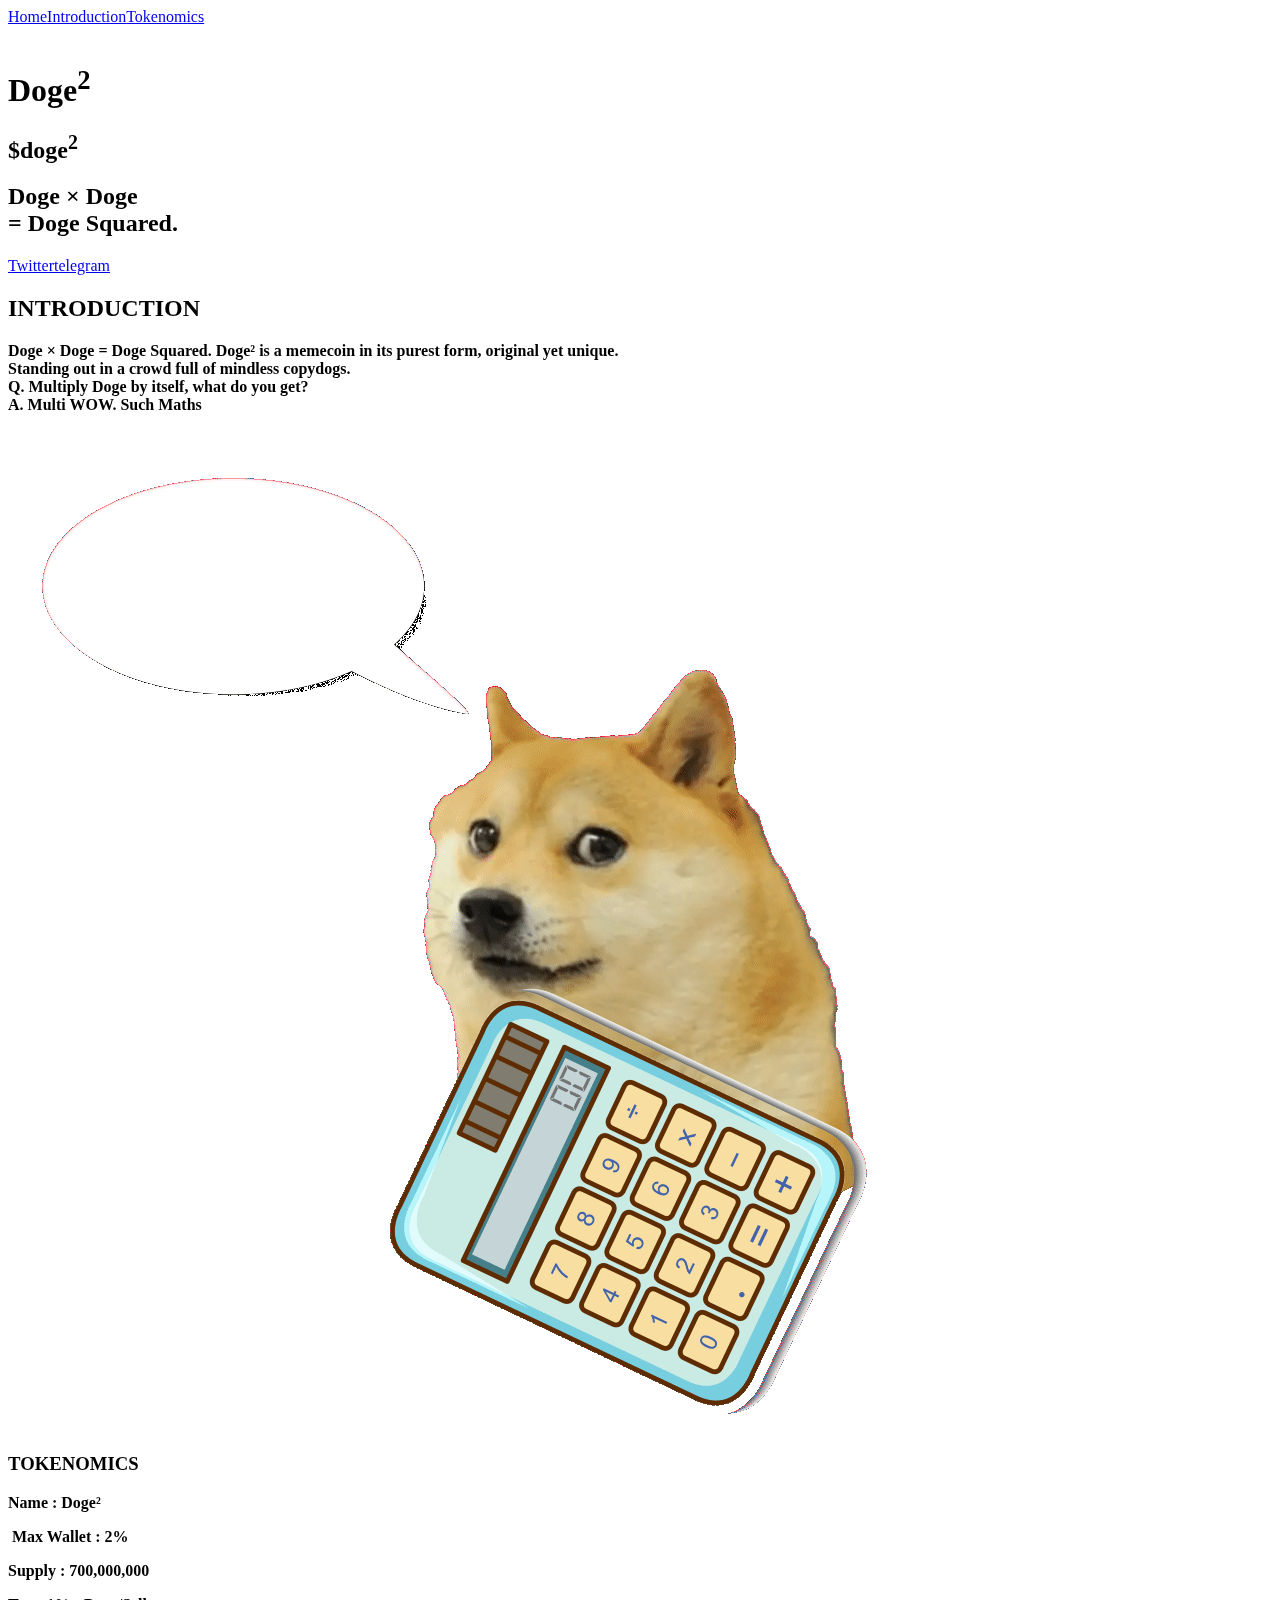
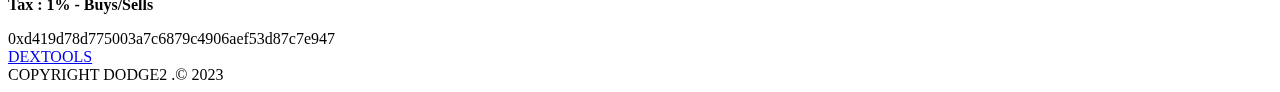
==== commit 4e41628e: "Update index.html" ====
--- a/index.html
+++ b/index.html
@@ -1,3 +1,3 @@
 <!DOCTYPE html>
 <!-- saved from url=(0026)https://dodge2.webflow.io/ -->
-<html  data-wf-page="6460b3d046818cacc5d7f258" class="w-mod-js w-mod-ix wf-changaone-n4-active wf-opensans-n3-active wf-opensans-n4-active wf-opensans-n8-active wf-opensans-n7-active wf-opensans-n6-active wf-opensans-i7-active wf-opensans-i3-active wf-opensans-i6-active wf-opensans-i4-active wf-opensans-i8-active wf-changaone-i4-active wf-roboto-n3-active wf-roboto-n4-active wf-roboto-n5-active wf-active"><head><meta http-equiv="Content-Type" content="text/html; charset=UTF-8"><style>.wf-force-outline-none[tabindex="-1"]:focus{outline:none;}</style><title>Doge2</title><meta content="width=device-width, initial-scale=1" name="viewport"><meta content="Webflow" name="generator"><link href="./Doge2_files/dodge2.webflow.81cf26bae.css" rel="stylesheet" type="text/css"><link href="https://fonts.googleapis.com/" rel="preconnect"><link href="https://fonts.gstatic.com/" rel="preconnect" crossorigin="anonymous"><script src="./Doge2_files/webfont.js.download" type="text/javascript"></script><link rel="stylesheet" href="./Doge2_files/css" media="all"><script type="text/javascript">WebFont.load({  google: {    families: ["Open Sans:300,300italic,400,400italic,600,600italic,700,700italic,800,800italic","Changa One:400,400italic","Roboto:300,regular,500"]  }});</script><script type="text/javascript">!function(o,c){var n=c.documentElement,t=" w-mod-";n.className+=t+"js",("ontouchstart"in o||o.DocumentTouch&&c instanceof DocumentTouch)&&(n.className+=t+"touch")}(window,document);</script><link href="https://uploads-ssl.webflow.com/6460b3cf46818cacc5d7f225/64a664f4d65c2f2ec1e93e9f_favicon-32x32.png" rel="shortcut icon" type="image/x-icon"><link href="https://uploads-ssl.webflow.com/6460b3cf46818cacc5d7f225/64a6652f51e7ea1f1207b1cb_android-chrome-512x512.png" rel="apple-touch-icon"></head><body class="body"><div data-animation="default" class="navbar w-nav" data-easing2="ease" data-easing="ease" data-collapse="medium" style="opacity: 1; transform: translate3d(0px, 0px, 0px) scale3d(1, 1, 1) rotateX(0deg) rotateY(0deg) rotateZ(0deg) skew(0deg, 0deg); transform-style: preserve-3d;" data-w-id="20101bb8-7b75-269b-1eee-9f64b7743bd5" role="banner" data-duration="400"><div class="container-4 w-container"><nav role="navigation" class="nav-menu w-nav-menu"><a href="https://dodge2.webflow.io/#" class="nav-link w-nav-link" style="max-width: 940px;">Home</a><a href="https://dodge2.webflow.io/#int" class="nav-link-2 w-nav-link" style="max-width: 940px;">Introduction</a><a href="https://dodge2.webflow.io/#tok" class="nav-link-3 w-nav-link" style="max-width: 940px;">Tokenomics</a></nav><div class="menu-button w-nav-button" style="-webkit-user-select: text;" aria-label="menu" role="button" tabindex="0" aria-controls="w-nav-overlay-0" aria-haspopup="menu" aria-expanded="false"><div class="icon w-icon-nav-menu"></div></div></div><div class="w-nav-overlay" data-wf-ignore="" id="w-nav-overlay-0"></div></div><section class="section-2 wf-section"><div data-w-id="e464d218-f801-55d1-1f50-7da00b5bfb8f" style="opacity: 1; transform: translate3d(0px, 0px, 0px) scale3d(1, 1, 1) rotateX(0deg) rotateY(0deg) rotateZ(0deg) skew(0deg, 0deg); transform-style: preserve-3d;" class="container w-container"><div data-w-id="9e8a49c6-6342-5bc5-36d7-14e9a6f378e8" class="div-block"><img src="./Doge2_files/64a628202958e73937ba5a85_Pre-comp 2_00000.jpg" loading="lazy" sizes="(max-width: 767px) 286.66668701171875px, (max-width: 991px) 29vw, 286.66668701171875px" srcset="https://uploads-ssl.webflow.com/6460b3cf46818cacc5d7f225/64a628202958e73937ba5a85_Pre-comp%202_00000-p-500.jpg 500w, https://uploads-ssl.webflow.com/6460b3cf46818cacc5d7f225/64a628202958e73937ba5a85_Pre-comp%202_00000-p-800.jpg 800w, https://uploads-ssl.webflow.com/6460b3cf46818cacc5d7f225/64a628202958e73937ba5a85_Pre-comp%202_00000.jpg 1000w" alt="" class="image"></div><div class="div-block-4"><h1 data-ix="fade-in-bottom-page-loads" data-w-id="61078149-51f9-584c-010b-7f29d6e64d04" style="opacity: 1; transform: translate3d(0px, 0px, 0px) scale3d(1, 1, 1) rotateX(0deg) rotateY(0deg) rotateZ(0deg) skew(0deg, 0deg); transform-style: preserve-3d;" class="hero-heading">Doge<span><sup>2</sup></span></h1><div class="section-title-group"><h2 data-w-id="e0981955-81c3-acef-1d1b-e1bb417a6b46" style="opacity: 1; transform: translate3d(0px, 0px, 0px) scale3d(1, 1, 1) rotateX(0deg) rotateY(0deg) rotateZ(0deg) skew(0deg, 0deg); transform-style: preserve-3d;" class="section-heading centered white">$doge<sup>2</sup></h2><h2 data-w-id="4c439a6a-55e8-3a20-f5a5-360b079486f8" style="opacity: 1; transform: translate3d(0px, 0px, 0px) scale3d(1, 1, 1) rotateX(0deg) rotateY(0deg) rotateZ(0deg) skew(0deg, 0deg); transform-style: preserve-3d;" class="section-heading centered white _2 _1">Doge × Doge<br>= Doge Squared.</h2></div><div data-ix="fade-in-bottom-page-loads" class="div-block-5"><a href="http://twitter.com/DogeSquaredETH" data-w-id="6c5fe302-eed3-af1b-d96a-bec7a6fc5033" style="opacity: 1; transform: translate3d(0px, 0px, 0px) scale3d(1, 1, 1) rotateX(0deg) rotateY(0deg) rotateZ(0deg) skew(0deg, 0deg); transform-style: preserve-3d;" class="button">Twitter</a><a href="http://t.me/DogeSquared" data-w-id="9d670edd-0461-c7e1-915b-8674737d695b" style="opacity: 1; transform: translate3d(0px, 0px, 0px) scale3d(1, 1, 1) rotateX(0deg) rotateY(0deg) rotateZ(0deg) skew(0deg, 0deg); transform-style: preserve-3d;" class="button">telegram</a></div></div></div></section><div id="int" class="section wf-section"><div class="section-title-group"><h2 data-w-id="4aa09516-0d63-ae42-10fd-1dcf1ebe1cac" style="opacity: 1; transform: translate3d(0px, 0px, 0px) scale3d(1, 1, 1) rotateX(0deg) rotateY(0deg) rotateZ(0deg) skew(0deg, 0deg); transform-style: preserve-3d;" class="section-heading centered ca">INTRODUCTION</h2><div id="w-node-_92c03243-e350-218d-d02d-6f14248fc841-c5d7f258" class="w-layout-layout wf-layout-layout"><div id="w-node-_92c03243-e350-218d-d02d-6f14248fc842-c5d7f258" class="w-layout-cell cell-2"><p data-w-id="35175553-c175-a9ff-9621-5970b2f29540" style="opacity: 1; transform: translate3d(0px, 0px, 0px) scale3d(1, 1, 1) rotateX(0deg) rotateY(0deg) rotateZ(0deg) skew(0deg, 0deg); transform-style: preserve-3d;" class="paragraph-4"><strong>Doge × Doge = Doge Squared. Doge² is a memecoin in its purest form, original yet unique.<br>‍</strong>‍<strong>Standing out in a crowd full of mindless copydogs.<br></strong><span class="text-span"><strong>‍</strong>‍<strong>Q.</strong></span><strong> Multiply Doge by itself, what do you get?<br></strong><span class="text-span-2"><strong>‍</strong>‍<strong>A.</strong></span><strong> Multi WOW. Such Maths</strong></p></div><div id="w-node-_92c03243-e350-218d-d02d-6f14248fc843-c5d7f258" class="w-layout-cell cell _2"></div><div id="w-node-_26177b42-98ba-7816-0487-e789289af5cf-c5d7f258" class="w-layout-cell"><img src="./Doge2_files/64a624d015899abfa30c3dfc_ht7q1-fugss.gif" loading="lazy" data-w-id="9ba2df4b-8c16-2393-1739-ba20b7eaabf8" alt="" style="transform: translate3d(0px, 0px, 0px) scale3d(1, 1, 1) rotateX(0deg) rotateY(0deg) rotateZ(0deg) skew(0deg, 0deg); transform-style: preserve-3d;"></div></div></div></div><div class="w-container"><div id="tok" data-w-id="76608f61-38fc-0ea3-af35-24a9cb16605a" style="opacity: 1; transform: translate3d(0px, 0px, 0px) scale3d(1, 1, 1) rotateX(0deg) rotateY(0deg) rotateZ(0deg) skew(0deg, 0deg); transform-style: preserve-3d;" class="white-box transparent"><h3 data-w-id="2b999039-eab5-6e89-5b0e-058d1f73c295" style="opacity: 1; transform: translate3d(0px, 0px, 0px) scale3d(1, 1, 1) rotateX(0deg) rotateY(0deg) rotateZ(0deg) skew(0deg, 0deg); transform-style: preserve-3d;" class="white-text">TOKENOMICS</h3><div class="w-layout-blockcontainer container-3 w-container"><div class="div-block-3"></div><p data-w-id="82ff5130-7869-901f-0465-f71f2d93ff42" style="opacity: 1; transform: translate3d(0px, 0px, 0px) scale3d(1, 1, 1) rotateX(0deg) rotateY(0deg) rotateZ(0deg) skew(0deg, 0deg); transform-style: preserve-3d;" class="white-text _2"><strong class="bold-text-2">Name : Doge²</strong></p><p data-w-id="1d9627a5-f333-ed89-054f-010830b2c6fe" style="opacity: 1; transform: translate3d(0px, 0px, 0px) scale3d(1, 1, 1) rotateX(0deg) rotateY(0deg) rotateZ(0deg) skew(0deg, 0deg); transform-style: preserve-3d;" class="white-text _2"><strong class="bold-text-3"> &nbsp;Max Wallet : 2%</strong></p><p data-w-id="be7d0a18-3681-4e03-b3ae-f3e76fe0c2cf" style="opacity: 1; transform: translate3d(0px, 0px, 0px) scale3d(1, 1, 1) rotateX(0deg) rotateY(0deg) rotateZ(0deg) skew(0deg, 0deg); transform-style: preserve-3d;" class="white-text _2"><strong class="bold-text-4">Supply : 700,000,000</strong></p><p data-w-id="6d1ed9cb-7224-a332-ee84-d89da01abe64" style="opacity: 1; transform: translate3d(0px, 0px, 0px) scale3d(1, 1, 1) rotateX(0deg) rotateY(0deg) rotateZ(0deg) skew(0deg, 0deg); transform-style: preserve-3d;" class="white-text _2"><strong class="bold-text-5">Tax : 1% - Buys/Sells</strong></p></div></div></div><div data-w-id="dbc59939-4534-b853-36af-e41983bcfab2" style="opacity: 1; transform: translate3d(0px, 0px, 0px) scale3d(1, 1, 1) rotateX(0deg) rotateY(0deg) rotateZ(0deg) skew(0deg, 0deg); transform-style: preserve-3d;" class="w-container"><div class="section-title-group"></div><div data-duration-in="300" data-duration-out="100" data-current="Tab 3" data-easing="ease" class="tabs-wrapper w-tabs"><div class="tab-menu w-tab-menu" role="tablist"><a data-w-tab="Tab 1" class="button tab _2 w-inline-block w-tab-link" tabindex="-1"><div class="text-block-2 _5">DEXTOOLS</div></a></div></div></div><div data-w-id="d45a7382-1205-a678-db86-3af0ea56d70e" style="opacity: 1; transform: translate3d(0px, 0px, 0px) scale3d(1, 1, 1) rotateX(0deg) rotateY(0deg) rotateZ(0deg) skew(0deg, 0deg); transform-style: preserve-3d;" class="container-5 w-container"><div class="text-block-3">COPYRIGHT DODGE2 .© 2023</div></div><script src="./Doge2_files/jquery-3.5.1.min.dc5e7f18c8.js.download" type="text/javascript" integrity="sha256-9/aliU8dGd2tb6OSsuzixeV4y/faTqgFtohetphbbj0=" crossorigin="anonymous"></script><script src="./Doge2_files/webflow.15c6d5de4.js.download" type="text/javascript"></script></body></html>
+<html  data-wf-page="6460b3d046818cacc5d7f258"  class="w-mod-js w-mod-ix wf-changaone-n4-active wf-changaone-i4-active wf-roboto-n3-active wf-opensans-n3-active wf-opensans-n8-active wf-opensans-n7-active wf-opensans-n4-active wf-opensans-n6-active wf-opensans-i4-active wf-opensans-i3-active wf-opensans-i8-active wf-opensans-i6-active wf-opensans-i7-active wf-roboto-n5-active wf-roboto-n4-active wf-active"><head><meta http-equiv="Content-Type" content="text/html; charset=UTF-8"><style>.wf-force-outline-none[tabindex="-1"]:focus{outline:none;}</style><title>Doge2</title><meta content="width=device-width, initial-scale=1" name="viewport"><meta content="Webflow" name="generator"><link href="./Doge2_files/dodge2.webflow.ebbfb13d7.css" rel="stylesheet" type="text/css"><link href="https://fonts.googleapis.com/" rel="preconnect"><link href="https://fonts.gstatic.com/" rel="preconnect" crossorigin="anonymous"><script src="./Doge2_files/webfont.js.download" type="text/javascript"></script><link rel="stylesheet" href="./Doge2_files/css" media="all"><script type="text/javascript">WebFont.load({  google: {    families: ["Open Sans:300,300italic,400,400italic,600,600italic,700,700italic,800,800italic","Changa One:400,400italic","Roboto:300,regular,500"]  }});</script><script type="text/javascript">!function(o,c){var n=c.documentElement,t=" w-mod-";n.className+=t+"js",("ontouchstart"in o||o.DocumentTouch&&c instanceof DocumentTouch)&&(n.className+=t+"touch")}(window,document);</script><link href="https://uploads-ssl.webflow.com/6460b3cf46818cacc5d7f225/64a664f4d65c2f2ec1e93e9f_favicon-32x32.png" rel="shortcut icon" type="image/x-icon"><link href="https://uploads-ssl.webflow.com/6460b3cf46818cacc5d7f225/64a6652f51e7ea1f1207b1cb_android-chrome-512x512.png" rel="apple-touch-icon"></head><body class="body"><div data-animation="default" class="navbar w-nav" data-easing2="ease" data-easing="ease" data-collapse="medium" style="opacity: 1; transform: translate3d(0px, 0px, 0px) scale3d(1, 1, 1) rotateX(0deg) rotateY(0deg) rotateZ(0deg) skew(0deg, 0deg); transform-style: preserve-3d;" data-w-id="20101bb8-7b75-269b-1eee-9f64b7743bd5" role="banner" data-duration="400"><div class="container-4 w-container"><nav role="navigation" class="nav-menu w-nav-menu"><a href="#" class="nav-link w-nav-link" style="max-width: 940px;">Home</a><a href="#int" class="nav-link-2 w-nav-link" style="max-width: 940px;">Introduction</a><a href="#tok" class="nav-link-3 w-nav-link w--current" style="max-width: 940px;">Tokenomics</a></nav><div class="menu-button w-nav-button" style="-webkit-user-select: text;" aria-label="menu" role="button" tabindex="0" aria-controls="w-nav-overlay-0" aria-haspopup="menu" aria-expanded="false"><div class="icon w-icon-nav-menu"></div></div></div><div class="w-nav-overlay" data-wf-ignore="" id="w-nav-overlay-0"></div></div><section class="section-2 wf-section"><div data-w-id="e464d218-f801-55d1-1f50-7da00b5bfb8f" style="opacity: 1; transform: translate3d(0px, 0px, 0px) scale3d(1, 1, 1) rotateX(0deg) rotateY(0deg) rotateZ(0deg) skew(0deg, 0deg); transform-style: preserve-3d;" class="container w-container"><div data-w-id="9e8a49c6-6342-5bc5-36d7-14e9a6f378e8" class="div-block"><img src="./Doge2_files/64a628202958e73937ba5a85_Pre-comp 2_00000.jpg" loading="lazy" sizes="(max-width: 767px) 286.66668701171875px, (max-width: 991px) 29vw, 286.66668701171875px" srcset="https://uploads-ssl.webflow.com/6460b3cf46818cacc5d7f225/64a628202958e73937ba5a85_Pre-comp%202_00000-p-500.jpg 500w, https://uploads-ssl.webflow.com/6460b3cf46818cacc5d7f225/64a628202958e73937ba5a85_Pre-comp%202_00000-p-800.jpg 800w, https://uploads-ssl.webflow.com/6460b3cf46818cacc5d7f225/64a628202958e73937ba5a85_Pre-comp%202_00000.jpg 1000w" alt="" class="image"></div><div class="div-block-4"><h1 data-ix="fade-in-bottom-page-loads" data-w-id="61078149-51f9-584c-010b-7f29d6e64d04" style="opacity: 1; transform: translate3d(0px, 0px, 0px) scale3d(1, 1, 1) rotateX(0deg) rotateY(0deg) rotateZ(0deg) skew(0deg, 0deg); transform-style: preserve-3d;" class="hero-heading">Doge<span><sup>2</sup></span></h1><div class="section-title-group"><h2 data-w-id="e0981955-81c3-acef-1d1b-e1bb417a6b46" style="opacity: 1; transform: translate3d(0px, 0px, 0px) scale3d(1, 1, 1) rotateX(0deg) rotateY(0deg) rotateZ(0deg) skew(0deg, 0deg); transform-style: preserve-3d;" class="section-heading centered white">$doge<sup>2</sup></h2><h2 data-w-id="4c439a6a-55e8-3a20-f5a5-360b079486f8" style="opacity: 1; transform: translate3d(0px, 0px, 0px) scale3d(1, 1, 1) rotateX(0deg) rotateY(0deg) rotateZ(0deg) skew(0deg, 0deg); transform-style: preserve-3d;" class="section-heading centered white _2 _1">Doge × Doge<br>= Doge Squared.</h2></div><div data-ix="fade-in-bottom-page-loads" class="div-block-5"><a href="http://twitter.com/DogeSquaredETH" data-w-id="6c5fe302-eed3-af1b-d96a-bec7a6fc5033" style="opacity: 1; transform: translate3d(0px, 0px, 0px) scale3d(1, 1, 1) rotateX(0deg) rotateY(0deg) rotateZ(0deg) skew(0deg, 0deg); transform-style: preserve-3d;" class="button">Twitter</a><a href="http://t.me/DogeSquared" data-w-id="9d670edd-0461-c7e1-915b-8674737d695b" style="opacity: 1; transform: translate3d(0px, 0px, 0px) scale3d(1, 1, 1) rotateX(0deg) rotateY(0deg) rotateZ(0deg) skew(0deg, 0deg); transform-style: preserve-3d;" class="button">telegram</a></div></div></div></section><div id="int" class="section wf-section"><div class="section-title-group"><h2 data-w-id="4aa09516-0d63-ae42-10fd-1dcf1ebe1cac" style="opacity: 1; transform: translate3d(0px, 0px, 0px) scale3d(1, 1, 1) rotateX(0deg) rotateY(0deg) rotateZ(0deg) skew(0deg, 0deg); transform-style: preserve-3d;" class="section-heading centered ca">INTRODUCTION</h2><div id="w-node-_92c03243-e350-218d-d02d-6f14248fc841-c5d7f258" class="w-layout-layout wf-layout-layout"><div id="w-node-_92c03243-e350-218d-d02d-6f14248fc842-c5d7f258" class="w-layout-cell cell-2"><p data-w-id="35175553-c175-a9ff-9621-5970b2f29540" style="opacity: 1; transform: translate3d(0px, 0px, 0px) scale3d(1, 1, 1) rotateX(0deg) rotateY(0deg) rotateZ(0deg) skew(0deg, 0deg); transform-style: preserve-3d;" class="paragraph-4"><strong>Doge × Doge = Doge Squared. Doge² is a memecoin in its purest form, original yet unique.<br>‍</strong>‍<strong>Standing out in a crowd full of mindless copydogs.<br></strong><span class="text-span"><strong>‍</strong>‍<strong>Q.</strong></span><strong> Multiply Doge by itself, what do you get?<br></strong><span class="text-span-2"><strong>‍</strong>‍<strong>A.</strong></span><strong> Multi WOW. Such Maths</strong></p></div><div id="w-node-_92c03243-e350-218d-d02d-6f14248fc843-c5d7f258" class="w-layout-cell cell _2"></div><div id="w-node-_26177b42-98ba-7816-0487-e789289af5cf-c5d7f258" class="w-layout-cell"><img src="./Doge2_files/64a624d015899abfa30c3dfc_ht7q1-fugss.gif" loading="lazy" data-w-id="9ba2df4b-8c16-2393-1739-ba20b7eaabf8" alt=""></div></div></div></div><div class="w-container"><div id="tok" data-w-id="76608f61-38fc-0ea3-af35-24a9cb16605a" style="opacity: 1; transform: translate3d(0px, 0px, 0px) scale3d(1, 1, 1) rotateX(0deg) rotateY(0deg) rotateZ(0deg) skew(0deg, 0deg); transform-style: preserve-3d;" class="white-box transparent"><h3 data-w-id="2b999039-eab5-6e89-5b0e-058d1f73c295" style="opacity: 1; transform: translate3d(0px, 0px, 0px) scale3d(1, 1, 1) rotateX(0deg) rotateY(0deg) rotateZ(0deg) skew(0deg, 0deg); transform-style: preserve-3d;" class="white-text">TOKENOMICS</h3><div class="w-layout-blockcontainer container-3 w-container"><div class="div-block-3"></div><p data-w-id="82ff5130-7869-901f-0465-f71f2d93ff42" style="opacity: 1; transform: translate3d(0px, 0px, 0px) scale3d(1, 1, 1) rotateX(0deg) rotateY(0deg) rotateZ(0deg) skew(0deg, 0deg); transform-style: preserve-3d;" class="white-text _2"><strong class="bold-text-2">Name : Doge²</strong></p><p data-w-id="1d9627a5-f333-ed89-054f-010830b2c6fe" style="opacity: 1; transform: translate3d(0px, 0px, 0px) scale3d(1, 1, 1) rotateX(0deg) rotateY(0deg) rotateZ(0deg) skew(0deg, 0deg); transform-style: preserve-3d;" class="white-text _2"><strong class="bold-text-3"> &nbsp;Max Wallet : 2%</strong></p><p data-w-id="be7d0a18-3681-4e03-b3ae-f3e76fe0c2cf" style="opacity: 1; transform: translate3d(0px, 0px, 0px) scale3d(1, 1, 1) rotateX(0deg) rotateY(0deg) rotateZ(0deg) skew(0deg, 0deg); transform-style: preserve-3d;" class="white-text _2"><strong class="bold-text-4">Supply : 700,000,000</strong></p><p data-w-id="6d1ed9cb-7224-a332-ee84-d89da01abe64" style="opacity: 1; transform: translate3d(0px, 0px, 0px) scale3d(1, 1, 1) rotateX(0deg) rotateY(0deg) rotateZ(0deg) skew(0deg, 0deg); transform-style: preserve-3d;" class="white-text _2"><strong class="bold-text-5">Tax : 1% - Buys/Sells</strong></p></div><div><div class="text-block-5">0xd419d78d775003a7c6879c4906aef53d87c7e947</div></div></div></div><div data-w-id="dbc59939-4534-b853-36af-e41983bcfab2" style="opacity: 1; transform: translate3d(0px, 0px, 0px) scale3d(1, 1, 1) rotateX(0deg) rotateY(0deg) rotateZ(0deg) skew(0deg, 0deg); transform-style: preserve-3d;" class="w-container"><div class="section-title-group"><a href="https://www.dextools.io/app/en/ether/pair-explorer/0xD419d78d775003a7c6879c4906AeF53d87C7E947" data-w-id="73a45a4e-9906-30d0-0028-4ac24789b68c" style="opacity: 1; transform: translate3d(0px, 0px, 0px) scale3d(1, 1, 1) rotateX(0deg) rotateY(0deg) rotateZ(0deg) skew(0deg, 0deg); transform-style: preserve-3d;" class="button">DEXTOOLS</a></div></div><div data-w-id="d45a7382-1205-a678-db86-3af0ea56d70e" style="opacity: 1; transform: translate3d(0px, 0px, 0px) scale3d(1, 1, 1) rotateX(0deg) rotateY(0deg) rotateZ(0deg) skew(0deg, 0deg); transform-style: preserve-3d;" class="container-5 w-container"><div class="text-block-3">COPYRIGHT DODGE2 .© 2023</div></div><script src="./Doge2_files/jquery-3.5.1.min.dc5e7f18c8.js.download" type="text/javascript" integrity="sha256-9/aliU8dGd2tb6OSsuzixeV4y/faTqgFtohetphbbj0=" crossorigin="anonymous"></script><script src="./Doge2_files/webflow.6c86cd6e3.js.download" type="text/javascript"></script></body></html>
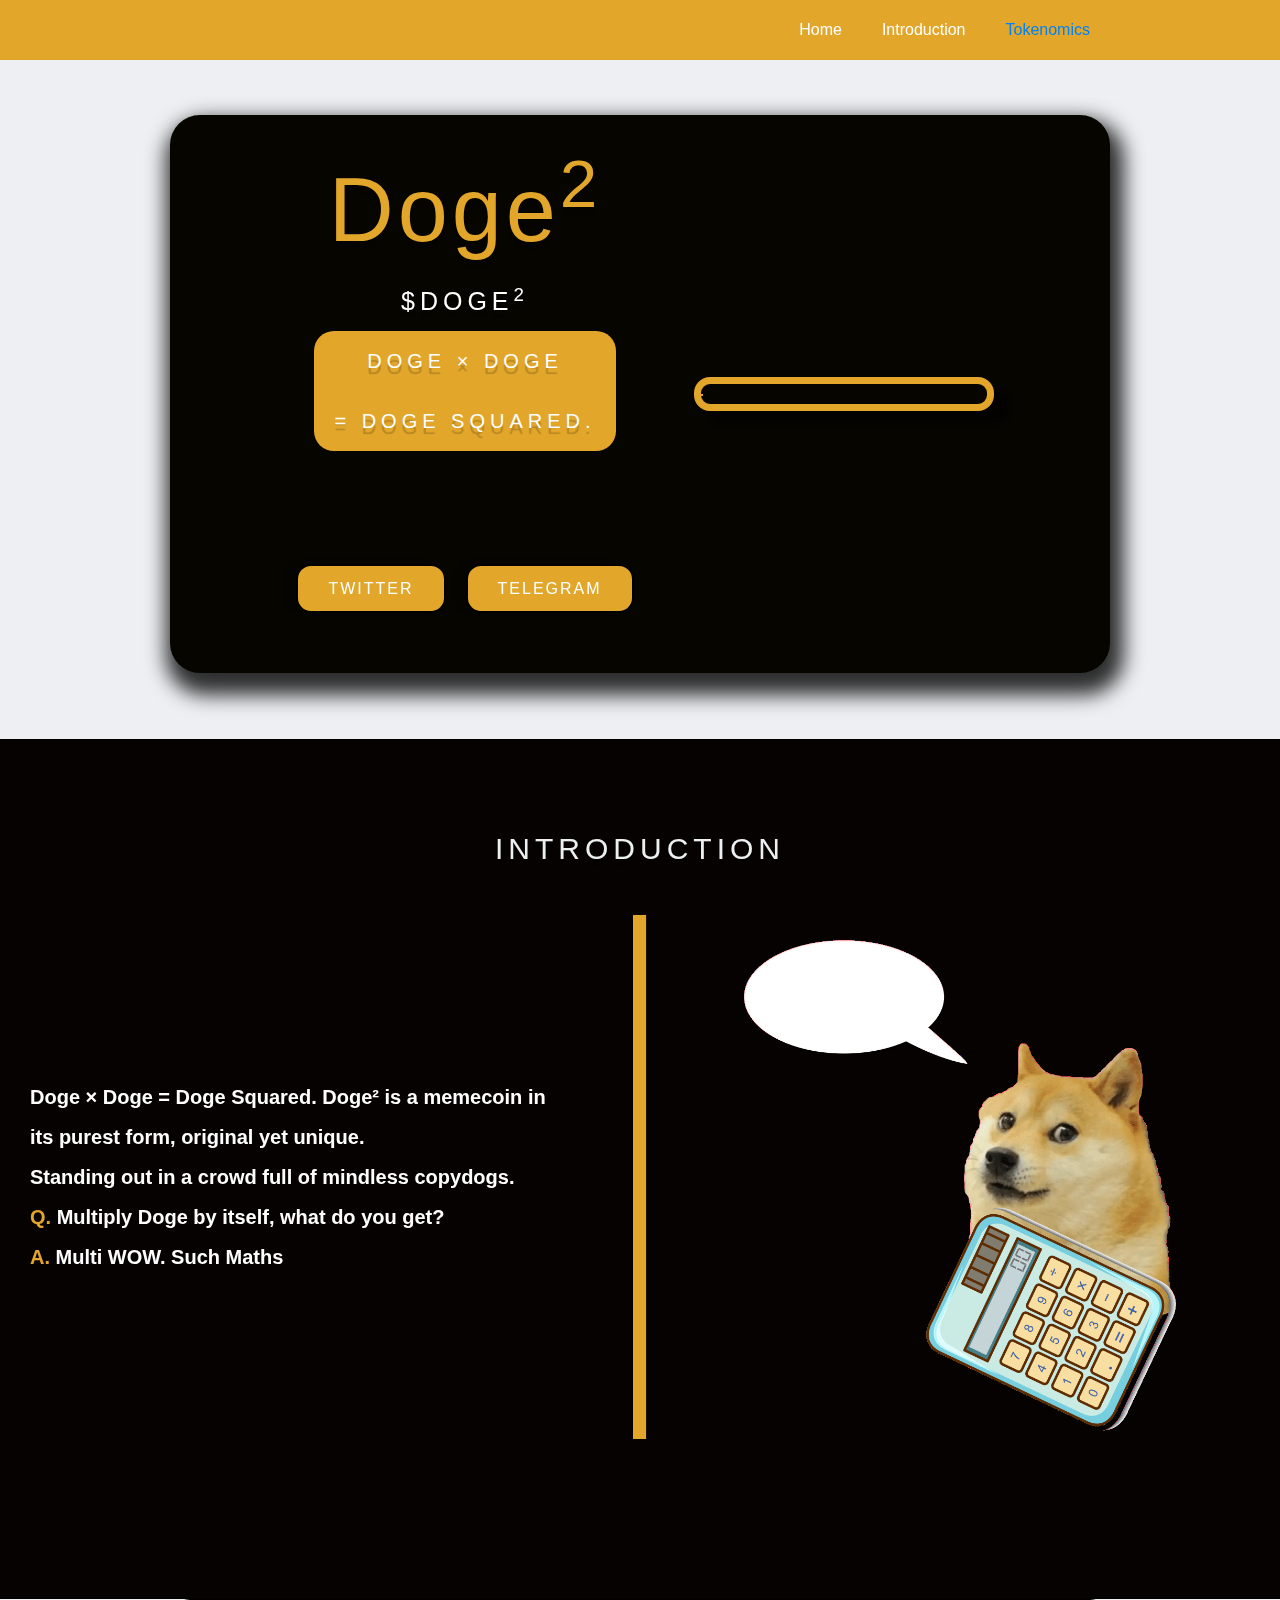
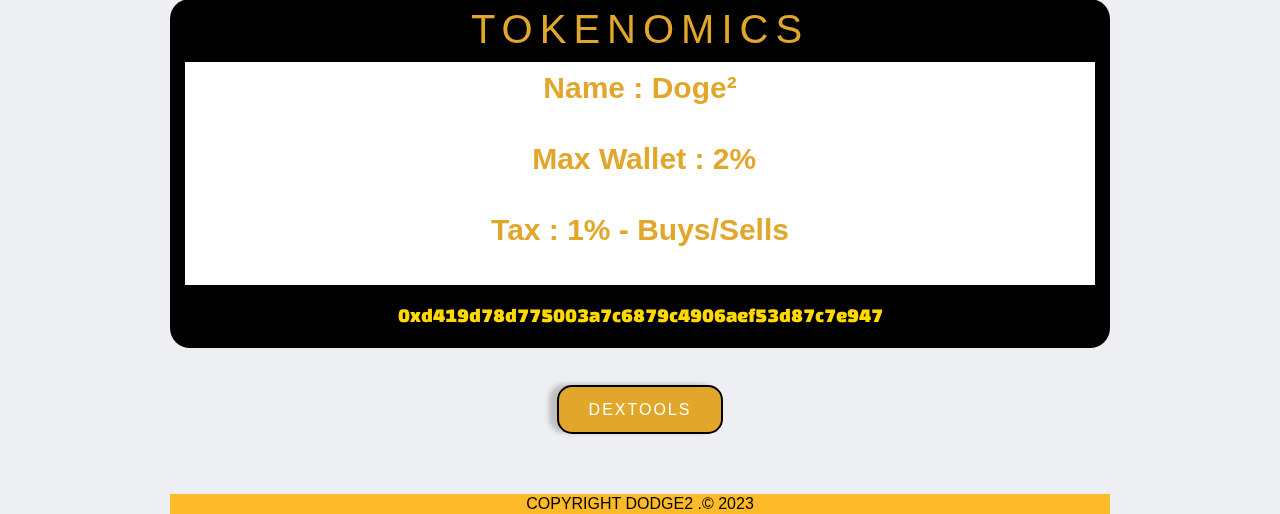
==== commit ae5066ec: "Update index.html" ====
--- a/index.html
+++ b/index.html
@@ -1,3 +1,3 @@
 <!DOCTYPE html>
 <!-- saved from url=(0026)https://dodge2.webflow.io/ -->
-<html  data-wf-page="6460b3d046818cacc5d7f258"  class="w-mod-js w-mod-ix wf-changaone-n4-active wf-changaone-i4-active wf-roboto-n3-active wf-opensans-n3-active wf-opensans-n8-active wf-opensans-n7-active wf-opensans-n4-active wf-opensans-n6-active wf-opensans-i4-active wf-opensans-i3-active wf-opensans-i8-active wf-opensans-i6-active wf-opensans-i7-active wf-roboto-n5-active wf-roboto-n4-active wf-active"><head><meta http-equiv="Content-Type" content="text/html; charset=UTF-8"><style>.wf-force-outline-none[tabindex="-1"]:focus{outline:none;}</style><title>Doge2</title><meta content="width=device-width, initial-scale=1" name="viewport"><meta content="Webflow" name="generator"><link href="./Doge2_files/dodge2.webflow.ebbfb13d7.css" rel="stylesheet" type="text/css"><link href="https://fonts.googleapis.com/" rel="preconnect"><link href="https://fonts.gstatic.com/" rel="preconnect" crossorigin="anonymous"><script src="./Doge2_files/webfont.js.download" type="text/javascript"></script><link rel="stylesheet" href="./Doge2_files/css" media="all"><script type="text/javascript">WebFont.load({  google: {    families: ["Open Sans:300,300italic,400,400italic,600,600italic,700,700italic,800,800italic","Changa One:400,400italic","Roboto:300,regular,500"]  }});</script><script type="text/javascript">!function(o,c){var n=c.documentElement,t=" w-mod-";n.className+=t+"js",("ontouchstart"in o||o.DocumentTouch&&c instanceof DocumentTouch)&&(n.className+=t+"touch")}(window,document);</script><link href="https://uploads-ssl.webflow.com/6460b3cf46818cacc5d7f225/64a664f4d65c2f2ec1e93e9f_favicon-32x32.png" rel="shortcut icon" type="image/x-icon"><link href="https://uploads-ssl.webflow.com/6460b3cf46818cacc5d7f225/64a6652f51e7ea1f1207b1cb_android-chrome-512x512.png" rel="apple-touch-icon"></head><body class="body"><div data-animation="default" class="navbar w-nav" data-easing2="ease" data-easing="ease" data-collapse="medium" style="opacity: 1; transform: translate3d(0px, 0px, 0px) scale3d(1, 1, 1) rotateX(0deg) rotateY(0deg) rotateZ(0deg) skew(0deg, 0deg); transform-style: preserve-3d;" data-w-id="20101bb8-7b75-269b-1eee-9f64b7743bd5" role="banner" data-duration="400"><div class="container-4 w-container"><nav role="navigation" class="nav-menu w-nav-menu"><a href="#" class="nav-link w-nav-link" style="max-width: 940px;">Home</a><a href="#int" class="nav-link-2 w-nav-link" style="max-width: 940px;">Introduction</a><a href="#tok" class="nav-link-3 w-nav-link w--current" style="max-width: 940px;">Tokenomics</a></nav><div class="menu-button w-nav-button" style="-webkit-user-select: text;" aria-label="menu" role="button" tabindex="0" aria-controls="w-nav-overlay-0" aria-haspopup="menu" aria-expanded="false"><div class="icon w-icon-nav-menu"></div></div></div><div class="w-nav-overlay" data-wf-ignore="" id="w-nav-overlay-0"></div></div><section class="section-2 wf-section"><div data-w-id="e464d218-f801-55d1-1f50-7da00b5bfb8f" style="opacity: 1; transform: translate3d(0px, 0px, 0px) scale3d(1, 1, 1) rotateX(0deg) rotateY(0deg) rotateZ(0deg) skew(0deg, 0deg); transform-style: preserve-3d;" class="container w-container"><div data-w-id="9e8a49c6-6342-5bc5-36d7-14e9a6f378e8" class="div-block"><img src="./Doge2_files/64a628202958e73937ba5a85_Pre-comp 2_00000.jpg" loading="lazy" sizes="(max-width: 767px) 286.66668701171875px, (max-width: 991px) 29vw, 286.66668701171875px" srcset="https://uploads-ssl.webflow.com/6460b3cf46818cacc5d7f225/64a628202958e73937ba5a85_Pre-comp%202_00000-p-500.jpg 500w, https://uploads-ssl.webflow.com/6460b3cf46818cacc5d7f225/64a628202958e73937ba5a85_Pre-comp%202_00000-p-800.jpg 800w, https://uploads-ssl.webflow.com/6460b3cf46818cacc5d7f225/64a628202958e73937ba5a85_Pre-comp%202_00000.jpg 1000w" alt="" class="image"></div><div class="div-block-4"><h1 data-ix="fade-in-bottom-page-loads" data-w-id="61078149-51f9-584c-010b-7f29d6e64d04" style="opacity: 1; transform: translate3d(0px, 0px, 0px) scale3d(1, 1, 1) rotateX(0deg) rotateY(0deg) rotateZ(0deg) skew(0deg, 0deg); transform-style: preserve-3d;" class="hero-heading">Doge<span><sup>2</sup></span></h1><div class="section-title-group"><h2 data-w-id="e0981955-81c3-acef-1d1b-e1bb417a6b46" style="opacity: 1; transform: translate3d(0px, 0px, 0px) scale3d(1, 1, 1) rotateX(0deg) rotateY(0deg) rotateZ(0deg) skew(0deg, 0deg); transform-style: preserve-3d;" class="section-heading centered white">$doge<sup>2</sup></h2><h2 data-w-id="4c439a6a-55e8-3a20-f5a5-360b079486f8" style="opacity: 1; transform: translate3d(0px, 0px, 0px) scale3d(1, 1, 1) rotateX(0deg) rotateY(0deg) rotateZ(0deg) skew(0deg, 0deg); transform-style: preserve-3d;" class="section-heading centered white _2 _1">Doge × Doge<br>= Doge Squared.</h2></div><div data-ix="fade-in-bottom-page-loads" class="div-block-5"><a href="http://twitter.com/DogeSquaredETH" data-w-id="6c5fe302-eed3-af1b-d96a-bec7a6fc5033" style="opacity: 1; transform: translate3d(0px, 0px, 0px) scale3d(1, 1, 1) rotateX(0deg) rotateY(0deg) rotateZ(0deg) skew(0deg, 0deg); transform-style: preserve-3d;" class="button">Twitter</a><a href="http://t.me/DogeSquared" data-w-id="9d670edd-0461-c7e1-915b-8674737d695b" style="opacity: 1; transform: translate3d(0px, 0px, 0px) scale3d(1, 1, 1) rotateX(0deg) rotateY(0deg) rotateZ(0deg) skew(0deg, 0deg); transform-style: preserve-3d;" class="button">telegram</a></div></div></div></section><div id="int" class="section wf-section"><div class="section-title-group"><h2 data-w-id="4aa09516-0d63-ae42-10fd-1dcf1ebe1cac" style="opacity: 1; transform: translate3d(0px, 0px, 0px) scale3d(1, 1, 1) rotateX(0deg) rotateY(0deg) rotateZ(0deg) skew(0deg, 0deg); transform-style: preserve-3d;" class="section-heading centered ca">INTRODUCTION</h2><div id="w-node-_92c03243-e350-218d-d02d-6f14248fc841-c5d7f258" class="w-layout-layout wf-layout-layout"><div id="w-node-_92c03243-e350-218d-d02d-6f14248fc842-c5d7f258" class="w-layout-cell cell-2"><p data-w-id="35175553-c175-a9ff-9621-5970b2f29540" style="opacity: 1; transform: translate3d(0px, 0px, 0px) scale3d(1, 1, 1) rotateX(0deg) rotateY(0deg) rotateZ(0deg) skew(0deg, 0deg); transform-style: preserve-3d;" class="paragraph-4"><strong>Doge × Doge = Doge Squared. Doge² is a memecoin in its purest form, original yet unique.<br>‍</strong>‍<strong>Standing out in a crowd full of mindless copydogs.<br></strong><span class="text-span"><strong>‍</strong>‍<strong>Q.</strong></span><strong> Multiply Doge by itself, what do you get?<br></strong><span class="text-span-2"><strong>‍</strong>‍<strong>A.</strong></span><strong> Multi WOW. Such Maths</strong></p></div><div id="w-node-_92c03243-e350-218d-d02d-6f14248fc843-c5d7f258" class="w-layout-cell cell _2"></div><div id="w-node-_26177b42-98ba-7816-0487-e789289af5cf-c5d7f258" class="w-layout-cell"><img src="./Doge2_files/64a624d015899abfa30c3dfc_ht7q1-fugss.gif" loading="lazy" data-w-id="9ba2df4b-8c16-2393-1739-ba20b7eaabf8" alt=""></div></div></div></div><div class="w-container"><div id="tok" data-w-id="76608f61-38fc-0ea3-af35-24a9cb16605a" style="opacity: 1; transform: translate3d(0px, 0px, 0px) scale3d(1, 1, 1) rotateX(0deg) rotateY(0deg) rotateZ(0deg) skew(0deg, 0deg); transform-style: preserve-3d;" class="white-box transparent"><h3 data-w-id="2b999039-eab5-6e89-5b0e-058d1f73c295" style="opacity: 1; transform: translate3d(0px, 0px, 0px) scale3d(1, 1, 1) rotateX(0deg) rotateY(0deg) rotateZ(0deg) skew(0deg, 0deg); transform-style: preserve-3d;" class="white-text">TOKENOMICS</h3><div class="w-layout-blockcontainer container-3 w-container"><div class="div-block-3"></div><p data-w-id="82ff5130-7869-901f-0465-f71f2d93ff42" style="opacity: 1; transform: translate3d(0px, 0px, 0px) scale3d(1, 1, 1) rotateX(0deg) rotateY(0deg) rotateZ(0deg) skew(0deg, 0deg); transform-style: preserve-3d;" class="white-text _2"><strong class="bold-text-2">Name : Doge²</strong></p><p data-w-id="1d9627a5-f333-ed89-054f-010830b2c6fe" style="opacity: 1; transform: translate3d(0px, 0px, 0px) scale3d(1, 1, 1) rotateX(0deg) rotateY(0deg) rotateZ(0deg) skew(0deg, 0deg); transform-style: preserve-3d;" class="white-text _2"><strong class="bold-text-3"> &nbsp;Max Wallet : 2%</strong></p><p data-w-id="be7d0a18-3681-4e03-b3ae-f3e76fe0c2cf" style="opacity: 1; transform: translate3d(0px, 0px, 0px) scale3d(1, 1, 1) rotateX(0deg) rotateY(0deg) rotateZ(0deg) skew(0deg, 0deg); transform-style: preserve-3d;" class="white-text _2"><strong class="bold-text-4">Supply : 700,000,000</strong></p><p data-w-id="6d1ed9cb-7224-a332-ee84-d89da01abe64" style="opacity: 1; transform: translate3d(0px, 0px, 0px) scale3d(1, 1, 1) rotateX(0deg) rotateY(0deg) rotateZ(0deg) skew(0deg, 0deg); transform-style: preserve-3d;" class="white-text _2"><strong class="bold-text-5">Tax : 1% - Buys/Sells</strong></p></div><div><div class="text-block-5">0xd419d78d775003a7c6879c4906aef53d87c7e947</div></div></div></div><div data-w-id="dbc59939-4534-b853-36af-e41983bcfab2" style="opacity: 1; transform: translate3d(0px, 0px, 0px) scale3d(1, 1, 1) rotateX(0deg) rotateY(0deg) rotateZ(0deg) skew(0deg, 0deg); transform-style: preserve-3d;" class="w-container"><div class="section-title-group"><a href="https://www.dextools.io/app/en/ether/pair-explorer/0xD419d78d775003a7c6879c4906AeF53d87C7E947" data-w-id="73a45a4e-9906-30d0-0028-4ac24789b68c" style="opacity: 1; transform: translate3d(0px, 0px, 0px) scale3d(1, 1, 1) rotateX(0deg) rotateY(0deg) rotateZ(0deg) skew(0deg, 0deg); transform-style: preserve-3d;" class="button">DEXTOOLS</a></div></div><div data-w-id="d45a7382-1205-a678-db86-3af0ea56d70e" style="opacity: 1; transform: translate3d(0px, 0px, 0px) scale3d(1, 1, 1) rotateX(0deg) rotateY(0deg) rotateZ(0deg) skew(0deg, 0deg); transform-style: preserve-3d;" class="container-5 w-container"><div class="text-block-3">COPYRIGHT DODGE2 .© 2023</div></div><script src="./Doge2_files/jquery-3.5.1.min.dc5e7f18c8.js.download" type="text/javascript" integrity="sha256-9/aliU8dGd2tb6OSsuzixeV4y/faTqgFtohetphbbj0=" crossorigin="anonymous"></script><script src="./Doge2_files/webflow.6c86cd6e3.js.download" type="text/javascript"></script></body></html>
+<html data-wf-domain="dodge2.webflow.io" data-wf-page="6460b3d046818cacc5d7f258"  class="w-mod-js w-mod-ix wf-changaone-n4-active wf-changaone-i4-active wf-roboto-n3-active wf-opensans-n3-active wf-opensans-n8-active wf-opensans-n7-active wf-opensans-n4-active wf-opensans-n6-active wf-opensans-i4-active wf-opensans-i3-active wf-opensans-i8-active wf-opensans-i6-active wf-opensans-i7-active wf-roboto-n5-active wf-roboto-n4-active wf-active"><head><meta http-equiv="Content-Type" content="text/html; charset=UTF-8"><style>.wf-force-outline-none[tabindex="-1"]:focus{outline:none;}</style><title>Doge2</title><meta content="width=device-width, initial-scale=1" name="viewport"><meta content="Webflow" name="generator"><link href="./Doge2_files/dodge2.webflow.ebbfb13d7.css" rel="stylesheet" type="text/css"><link href="https://fonts.googleapis.com/" rel="preconnect"><link href="https://fonts.gstatic.com/" rel="preconnect" crossorigin="anonymous"><script src="./Doge2_files/webfont.js.download" type="text/javascript"></script><link rel="stylesheet" href="./Doge2_files/css" media="all"><script type="text/javascript">WebFont.load({  google: {    families: ["Open Sans:300,300italic,400,400italic,600,600italic,700,700italic,800,800italic","Changa One:400,400italic","Roboto:300,regular,500"]  }});</script><script type="text/javascript">!function(o,c){var n=c.documentElement,t=" w-mod-";n.className+=t+"js",("ontouchstart"in o||o.DocumentTouch&&c instanceof DocumentTouch)&&(n.className+=t+"touch")}(window,document);</script><link href="https://uploads-ssl.webflow.com/6460b3cf46818cacc5d7f225/64a664f4d65c2f2ec1e93e9f_favicon-32x32.png" rel="shortcut icon" type="image/x-icon"><link href="https://uploads-ssl.webflow.com/6460b3cf46818cacc5d7f225/64a6652f51e7ea1f1207b1cb_android-chrome-512x512.png" rel="apple-touch-icon"></head><body class="body"><div data-animation="default" class="navbar w-nav" data-easing2="ease" data-easing="ease" data-collapse="medium" style="opacity: 1; transform: translate3d(0px, 0px, 0px) scale3d(1, 1, 1) rotateX(0deg) rotateY(0deg) rotateZ(0deg) skew(0deg, 0deg); transform-style: preserve-3d;" data-w-id="20101bb8-7b75-269b-1eee-9f64b7743bd5" role="banner" data-duration="400"><div class="container-4 w-container"><nav role="navigation" class="nav-menu w-nav-menu"><a href="#" class="nav-link w-nav-link" style="max-width: 940px;">Home</a><a href="#int" class="nav-link-2 w-nav-link" style="max-width: 940px;">Introduction</a><a href="#tok" class="nav-link-3 w-nav-link w--current" style="max-width: 940px;">Tokenomics</a></nav><div class="menu-button w-nav-button" style="-webkit-user-select: text;" aria-label="menu" role="button" tabindex="0" aria-controls="w-nav-overlay-0" aria-haspopup="menu" aria-expanded="false"><div class="icon w-icon-nav-menu"></div></div></div><div class="w-nav-overlay" data-wf-ignore="" id="w-nav-overlay-0"></div></div><section class="section-2 wf-section"><div data-w-id="e464d218-f801-55d1-1f50-7da00b5bfb8f" style="opacity: 1; transform: translate3d(0px, 0px, 0px) scale3d(1, 1, 1) rotateX(0deg) rotateY(0deg) rotateZ(0deg) skew(0deg, 0deg); transform-style: preserve-3d;" class="container w-container"><div data-w-id="9e8a49c6-6342-5bc5-36d7-14e9a6f378e8" class="div-block"><img src="./Doge2_files/64a628202958e73937ba5a85_Pre-comp 2_00000.jpg" loading="lazy" sizes="(max-width: 767px) 286.66668701171875px, (max-width: 991px) 29vw, 286.66668701171875px" srcset="https://uploads-ssl.webflow.com/6460b3cf46818cacc5d7f225/64a628202958e73937ba5a85_Pre-comp%202_00000-p-500.jpg 500w, https://uploads-ssl.webflow.com/6460b3cf46818cacc5d7f225/64a628202958e73937ba5a85_Pre-comp%202_00000-p-800.jpg 800w, https://uploads-ssl.webflow.com/6460b3cf46818cacc5d7f225/64a628202958e73937ba5a85_Pre-comp%202_00000.jpg 1000w" alt="" class="image"></div><div class="div-block-4"><h1 data-ix="fade-in-bottom-page-loads" data-w-id="61078149-51f9-584c-010b-7f29d6e64d04" style="opacity: 1; transform: translate3d(0px, 0px, 0px) scale3d(1, 1, 1) rotateX(0deg) rotateY(0deg) rotateZ(0deg) skew(0deg, 0deg); transform-style: preserve-3d;" class="hero-heading">Doge<span><sup>2</sup></span></h1><div class="section-title-group"><h2 data-w-id="e0981955-81c3-acef-1d1b-e1bb417a6b46" style="opacity: 1; transform: translate3d(0px, 0px, 0px) scale3d(1, 1, 1) rotateX(0deg) rotateY(0deg) rotateZ(0deg) skew(0deg, 0deg); transform-style: preserve-3d;" class="section-heading centered white">$doge<sup>2</sup></h2><h2 data-w-id="4c439a6a-55e8-3a20-f5a5-360b079486f8" style="opacity: 1; transform: translate3d(0px, 0px, 0px) scale3d(1, 1, 1) rotateX(0deg) rotateY(0deg) rotateZ(0deg) skew(0deg, 0deg); transform-style: preserve-3d;" class="section-heading centered white _2 _1">Doge × Doge<br>= Doge Squared.</h2></div><div data-ix="fade-in-bottom-page-loads" class="div-block-5"><a href="http://twitter.com/DogeSquaredETH" data-w-id="6c5fe302-eed3-af1b-d96a-bec7a6fc5033" style="opacity: 1; transform: translate3d(0px, 0px, 0px) scale3d(1, 1, 1) rotateX(0deg) rotateY(0deg) rotateZ(0deg) skew(0deg, 0deg); transform-style: preserve-3d;" class="button">Twitter</a><a href="http://t.me/DogeSquared" data-w-id="9d670edd-0461-c7e1-915b-8674737d695b" style="opacity: 1; transform: translate3d(0px, 0px, 0px) scale3d(1, 1, 1) rotateX(0deg) rotateY(0deg) rotateZ(0deg) skew(0deg, 0deg); transform-style: preserve-3d;" class="button">telegram</a></div></div></div></section><div id="int" class="section wf-section"><div class="section-title-group"><h2 data-w-id="4aa09516-0d63-ae42-10fd-1dcf1ebe1cac" style="opacity: 1; transform: translate3d(0px, 0px, 0px) scale3d(1, 1, 1) rotateX(0deg) rotateY(0deg) rotateZ(0deg) skew(0deg, 0deg); transform-style: preserve-3d;" class="section-heading centered ca">INTRODUCTION</h2><div id="w-node-_92c03243-e350-218d-d02d-6f14248fc841-c5d7f258" class="w-layout-layout wf-layout-layout"><div id="w-node-_92c03243-e350-218d-d02d-6f14248fc842-c5d7f258" class="w-layout-cell cell-2"><p data-w-id="35175553-c175-a9ff-9621-5970b2f29540" style="opacity: 1; transform: translate3d(0px, 0px, 0px) scale3d(1, 1, 1) rotateX(0deg) rotateY(0deg) rotateZ(0deg) skew(0deg, 0deg); transform-style: preserve-3d;" class="paragraph-4"><strong>Doge × Doge = Doge Squared. Doge² is a memecoin in its purest form, original yet unique.<br>‍</strong>‍<strong>Standing out in a crowd full of mindless copydogs.<br></strong><span class="text-span"><strong>‍</strong>‍<strong>Q.</strong></span><strong> Multiply Doge by itself, what do you get?<br></strong><span class="text-span-2"><strong>‍</strong>‍<strong>A.</strong></span><strong> Multi WOW. Such Maths</strong></p></div><div id="w-node-_92c03243-e350-218d-d02d-6f14248fc843-c5d7f258" class="w-layout-cell cell _2"></div><div id="w-node-_26177b42-98ba-7816-0487-e789289af5cf-c5d7f258" class="w-layout-cell"><img src="./Doge2_files/64a624d015899abfa30c3dfc_ht7q1-fugss.gif" loading="lazy" data-w-id="9ba2df4b-8c16-2393-1739-ba20b7eaabf8" alt=""></div></div></div></div><div class="w-container"><div id="tok" data-w-id="76608f61-38fc-0ea3-af35-24a9cb16605a" style="opacity: 1; transform: translate3d(0px, 0px, 0px) scale3d(1, 1, 1) rotateX(0deg) rotateY(0deg) rotateZ(0deg) skew(0deg, 0deg); transform-style: preserve-3d;" class="white-box transparent"><h3 data-w-id="2b999039-eab5-6e89-5b0e-058d1f73c295" style="opacity: 1; transform: translate3d(0px, 0px, 0px) scale3d(1, 1, 1) rotateX(0deg) rotateY(0deg) rotateZ(0deg) skew(0deg, 0deg); transform-style: preserve-3d;" class="white-text">TOKENOMICS</h3><div class="w-layout-blockcontainer container-3 w-container"><div class="div-block-3"></div><p data-w-id="82ff5130-7869-901f-0465-f71f2d93ff42" style="opacity: 1; transform: translate3d(0px, 0px, 0px) scale3d(1, 1, 1) rotateX(0deg) rotateY(0deg) rotateZ(0deg) skew(0deg, 0deg); transform-style: preserve-3d;" class="white-text _2"><strong class="bold-text-2">Name : Doge²</strong></p><p data-w-id="1d9627a5-f333-ed89-054f-010830b2c6fe" style="opacity: 1; transform: translate3d(0px, 0px, 0px) scale3d(1, 1, 1) rotateX(0deg) rotateY(0deg) rotateZ(0deg) skew(0deg, 0deg); transform-style: preserve-3d;" class="white-text _2"><strong class="bold-text-3"> &nbsp;Max Wallet : 2%</strong></p><p data-w-id="be7d0a18-3681-4e03-b3ae-f3e76fe0c2cf" style="opacity: 1; transform: translate3d(0px, 0px, 0px) scale3d(1, 1, 1) rotateX(0deg) rotateY(0deg) rotateZ(0deg) skew(0deg, 0deg); transform-style: preserve-3d;" class="white-text _2"><strong class="bold-text-4">Supply : 700,000,000</strong></p><p data-w-id="6d1ed9cb-7224-a332-ee84-d89da01abe64" style="opacity: 1; transform: translate3d(0px, 0px, 0px) scale3d(1, 1, 1) rotateX(0deg) rotateY(0deg) rotateZ(0deg) skew(0deg, 0deg); transform-style: preserve-3d;" class="white-text _2"><strong class="bold-text-5">Tax : 1% - Buys/Sells</strong></p></div><div><div class="text-block-5">0xd419d78d775003a7c6879c4906aef53d87c7e947</div></div></div></div><div data-w-id="dbc59939-4534-b853-36af-e41983bcfab2" style="opacity: 1; transform: translate3d(0px, 0px, 0px) scale3d(1, 1, 1) rotateX(0deg) rotateY(0deg) rotateZ(0deg) skew(0deg, 0deg); transform-style: preserve-3d;" class="w-container"><div class="section-title-group"><a href="https://www.dextools.io/app/en/ether/pair-explorer/0xD419d78d775003a7c6879c4906AeF53d87C7E947" data-w-id="73a45a4e-9906-30d0-0028-4ac24789b68c" style="opacity: 1; transform: translate3d(0px, 0px, 0px) scale3d(1, 1, 1) rotateX(0deg) rotateY(0deg) rotateZ(0deg) skew(0deg, 0deg); transform-style: preserve-3d;" class="button">DEXTOOLS</a></div></div><div data-w-id="d45a7382-1205-a678-db86-3af0ea56d70e" style="opacity: 1; transform: translate3d(0px, 0px, 0px) scale3d(1, 1, 1) rotateX(0deg) rotateY(0deg) rotateZ(0deg) skew(0deg, 0deg); transform-style: preserve-3d;" class="container-5 w-container"><div class="text-block-3">COPYRIGHT DODGE2 .© 2023</div></div><script src="./Doge2_files/jquery-3.5.1.min.dc5e7f18c8.js.download" type="text/javascript" integrity="sha256-9/aliU8dGd2tb6OSsuzixeV4y/faTqgFtohetphbbj0=" crossorigin="anonymous"></script><script src="./Doge2_files/webflow.6c86cd6e3.js.download" type="text/javascript"></script></body></html>
--- a/Doge2_files/dodge2.webflow.ebbfb13d7.css
+++ b/Doge2_files/dodge2.webflow.ebbfb13d7.css
@@ -0,0 +1,2961 @@
+html {
+  -ms-text-size-adjust: 100%;
+  -webkit-text-size-adjust: 100%;
+  font-family: sans-serif;
+}
+
+body {
+  margin: 0;
+}
+
+article, aside, details, figcaption, figure, footer, header, hgroup, main, menu, nav, section, summary {
+  display: block;
+}
+
+audio, canvas, progress, video {
+  vertical-align: baseline;
+  display: inline-block;
+}
+
+audio:not([controls]) {
+  height: 0;
+  display: none;
+}
+
+[hidden], template {
+  display: none;
+}
+
+a {
+  background-color: rgba(0, 0, 0, 0);
+}
+
+a:active, a:hover {
+  outline: 0;
+}
+
+abbr[title] {
+  border-bottom: 1px dotted;
+}
+
+b, strong {
+  font-weight: bold;
+}
+
+dfn {
+  font-style: italic;
+}
+
+h1 {
+  margin: .67em 0;
+  font-size: 2em;
+}
+
+mark {
+  color: #000;
+  background: #ff0;
+}
+
+small {
+  font-size: 80%;
+}
+
+sub, sup {
+  vertical-align: baseline;
+  font-size: 75%;
+  line-height: 0;
+  position: relative;
+}
+
+sup {
+  top: -.5em;
+}
+
+sub {
+  bottom: -.25em;
+}
+
+img {
+  border: 0;
+}
+
+svg:not(:root) {
+  overflow: hidden;
+}
+
+figure {
+  margin: 1em 40px;
+}
+
+hr {
+  box-sizing: content-box;
+  height: 0;
+}
+
+pre {
+  overflow: auto;
+}
+
+code, kbd, pre, samp {
+  font-family: monospace;
+  font-size: 1em;
+}
+
+button, input, optgroup, select, textarea {
+  color: inherit;
+  font: inherit;
+  margin: 0;
+}
+
+button {
+  overflow: visible;
+}
+
+button, select {
+  text-transform: none;
+}
+
+button, html input[type="button"], input[type="reset"] {
+  -webkit-appearance: button;
+  cursor: pointer;
+}
+
+button[disabled], html input[disabled] {
+  cursor: default;
+}
+
+button::-moz-focus-inner, input::-moz-focus-inner {
+  border: 0;
+  padding: 0;
+}
+
+input {
+  line-height: normal;
+}
+
+input[type="checkbox"], input[type="radio"] {
+  box-sizing: border-box;
+  padding: 0;
+}
+
+input[type="number"]::-webkit-inner-spin-button, input[type="number"]::-webkit-outer-spin-button {
+  height: auto;
+}
+
+input[type="search"] {
+  -webkit-appearance: none;
+}
+
+input[type="search"]::-webkit-search-cancel-button, input[type="search"]::-webkit-search-decoration {
+  -webkit-appearance: none;
+}
+
+fieldset {
+  border: 1px solid silver;
+  margin: 0 2px;
+  padding: .35em .625em .75em;
+}
+
+legend {
+  border: 0;
+  padding: 0;
+}
+
+textarea {
+  overflow: auto;
+}
+
+optgroup {
+  font-weight: bold;
+}
+
+table {
+  border-collapse: collapse;
+  border-spacing: 0;
+}
+
+td, th {
+  padding: 0;
+}
+
+@font-face {
+  font-family: webflow-icons;
+  src: url("[data-uri]") format("truetype");
+  font-weight: normal;
+  font-style: normal;
+}
+
+[class^="w-icon-"], [class*=" w-icon-"] {
+  speak: none;
+  font-variant: normal;
+  text-transform: none;
+  -webkit-font-smoothing: antialiased;
+  -moz-osx-font-smoothing: grayscale;
+  font-style: normal;
+  font-weight: normal;
+  line-height: 1;
+  font-family: webflow-icons !important;
+}
+
+.w-icon-slider-right:before {
+  content: "";
+}
+
+.w-icon-slider-left:before {
+  content: "";
+}
+
+.w-icon-nav-menu:before {
+  content: "";
+}
+
+.w-icon-arrow-down:before, .w-icon-dropdown-toggle:before {
+  content: "";
+}
+
+.w-icon-file-upload-remove:before {
+  content: "";
+}
+
+.w-icon-file-upload-icon:before {
+  content: "";
+}
+
+* {
+  box-sizing: border-box;
+}
+
+html {
+  height: 100%;
+}
+
+body {
+  min-height: 100%;
+  color: #333;
+  background-color: #fff;
+  margin: 0;
+  font-family: Arial, sans-serif;
+  font-size: 14px;
+  line-height: 20px;
+}
+
+img {
+  max-width: 100%;
+  vertical-align: middle;
+  display: inline-block;
+}
+
+html.w-mod-touch * {
+  background-attachment: scroll !important;
+}
+
+.w-block {
+  display: block;
+}
+
+.w-inline-block {
+  max-width: 100%;
+  display: inline-block;
+}
+
+.w-clearfix:before, .w-clearfix:after {
+  content: " ";
+  grid-area: 1 / 1 / 2 / 2;
+  display: table;
+}
+
+.w-clearfix:after {
+  clear: both;
+}
+
+.w-hidden {
+  display: none;
+}
+
+.w-button {
+  color: #fff;
+  line-height: inherit;
+  cursor: pointer;
+  background-color: #3898ec;
+  border: 0;
+  border-radius: 0;
+  padding: 9px 15px;
+  text-decoration: none;
+  display: inline-block;
+}
+
+input.w-button {
+  -webkit-appearance: button;
+}
+
+html[data-w-dynpage] [data-w-cloak] {
+  color: rgba(0, 0, 0, 0) !important;
+}
+
+
+
+h1, h2, h3, h4, h5, h6 {
+  margin-bottom: 10px;
+  font-weight: bold;
+}
+
+h1 {
+  margin-top: 20px;
+  font-size: 38px;
+  line-height: 44px;
+}
+
+h2 {
+  margin-top: 20px;
+  font-size: 32px;
+  line-height: 36px;
+}
+
+h3 {
+  margin-top: 20px;
+  font-size: 24px;
+  line-height: 30px;
+}
+
+h4 {
+  margin-top: 10px;
+  font-size: 18px;
+  line-height: 24px;
+}
+
+h5 {
+  margin-top: 10px;
+  font-size: 14px;
+  line-height: 20px;
+}
+
+h6 {
+  margin-top: 10px;
+  font-size: 12px;
+  line-height: 18px;
+}
+
+p {
+  margin-top: 0;
+  margin-bottom: 10px;
+}
+
+blockquote {
+  border-left: 5px solid #e2e2e2;
+  margin: 0 0 10px;
+  padding: 10px 20px;
+  font-size: 18px;
+  line-height: 22px;
+}
+
+figure {
+  margin: 0 0 10px;
+}
+
+figcaption {
+  text-align: center;
+  margin-top: 5px;
+}
+
+ul, ol {
+  margin-top: 0;
+  margin-bottom: 10px;
+  padding-left: 40px;
+}
+
+.w-list-unstyled {
+  padding-left: 0;
+  list-style: none;
+}
+
+.w-embed:before, .w-embed:after {
+  content: " ";
+  grid-area: 1 / 1 / 2 / 2;
+  display: table;
+}
+
+.w-embed:after {
+  clear: both;
+}
+
+.w-video {
+  width: 100%;
+  padding: 0;
+  position: relative;
+}
+
+.w-video iframe, .w-video object, .w-video embed {
+  width: 100%;
+  height: 100%;
+  border: none;
+  position: absolute;
+  top: 0;
+  left: 0;
+}
+
+fieldset {
+  border: 0;
+  margin: 0;
+  padding: 0;
+}
+
+button, [type="button"], [type="reset"] {
+  cursor: pointer;
+  -webkit-appearance: button;
+  border: 0;
+}
+
+.w-form {
+  margin: 0 0 15px;
+}
+
+.w-form-done {
+  text-align: center;
+  background-color: #ddd;
+  padding: 20px;
+  display: none;
+}
+
+.w-form-fail {
+  background-color: #ffdede;
+  margin-top: 10px;
+  padding: 10px;
+  display: none;
+}
+
+label {
+  margin-bottom: 5px;
+  font-weight: bold;
+  display: block;
+}
+
+.w-input, .w-select {
+  width: 100%;
+  height: 38px;
+  color: #333;
+  vertical-align: middle;
+  background-color: #fff;
+  border: 1px solid #ccc;
+  margin-bottom: 10px;
+  padding: 8px 12px;
+  font-size: 14px;
+  line-height: 1.42857;
+  display: block;
+}
+
+.w-input:-moz-placeholder, .w-select:-moz-placeholder {
+  color: #999;
+}
+
+.w-input::-moz-placeholder, .w-select::-moz-placeholder {
+  color: #999;
+  opacity: 1;
+}
+
+.w-input::-webkit-input-placeholder, .w-select::-webkit-input-placeholder {
+  color: #999;
+}
+
+.w-input:focus, .w-select:focus {
+  border-color: #3898ec;
+  outline: 0;
+}
+
+.w-input[disabled], .w-select[disabled], .w-input[readonly], .w-select[readonly], fieldset[disabled] .w-input, fieldset[disabled] .w-select {
+  cursor: not-allowed;
+}
+
+.w-input[disabled]:not(.w-input-disabled), .w-select[disabled]:not(.w-input-disabled), .w-input[readonly], .w-select[readonly], fieldset[disabled]:not(.w-input-disabled) .w-input, fieldset[disabled]:not(.w-input-disabled) .w-select {
+  background-color: #eee;
+}
+
+textarea.w-input, textarea.w-select {
+  height: auto;
+}
+
+.w-select {
+  background-color: #f3f3f3;
+}
+
+.w-select[multiple] {
+  height: auto;
+}
+
+.w-form-label {
+  cursor: pointer;
+  margin-bottom: 0;
+  font-weight: normal;
+  display: inline-block;
+}
+
+.w-radio {
+  margin-bottom: 5px;
+  padding-left: 20px;
+  display: block;
+}
+
+.w-radio:before, .w-radio:after {
+  content: " ";
+  grid-area: 1 / 1 / 2 / 2;
+  display: table;
+}
+
+.w-radio:after {
+  clear: both;
+}
+
+.w-radio-input {
+  float: left;
+  margin: 3px 0 0 -20px;
+  line-height: normal;
+}
+
+.w-file-upload {
+  margin-bottom: 10px;
+  display: block;
+}
+
+.w-file-upload-input {
+  width: .1px;
+  height: .1px;
+  opacity: 0;
+  z-index: -100;
+  position: absolute;
+  overflow: hidden;
+}
+
+.w-file-upload-default, .w-file-upload-uploading, .w-file-upload-success {
+  color: #333;
+  display: inline-block;
+}
+
+.w-file-upload-error {
+  margin-top: 10px;
+  display: block;
+}
+
+.w-file-upload-default.w-hidden, .w-file-upload-uploading.w-hidden, .w-file-upload-error.w-hidden, .w-file-upload-success.w-hidden {
+  display: none;
+}
+
+.w-file-upload-uploading-btn {
+  cursor: pointer;
+  background-color: #fafafa;
+  border: 1px solid #ccc;
+  margin: 0;
+  padding: 8px 12px;
+  font-size: 14px;
+  font-weight: normal;
+  display: flex;
+}
+
+.w-file-upload-file {
+  background-color: #fafafa;
+  border: 1px solid #ccc;
+  flex-grow: 1;
+  justify-content: space-between;
+  margin: 0;
+  padding: 8px 9px 8px 11px;
+  display: flex;
+}
+
+.w-file-upload-file-name {
+  font-size: 14px;
+  font-weight: normal;
+  display: block;
+}
+
+.w-file-remove-link {
+  width: auto;
+  height: auto;
+  cursor: pointer;
+  margin-top: 3px;
+  margin-left: 10px;
+  padding: 3px;
+  display: block;
+}
+
+.w-icon-file-upload-remove {
+  margin: auto;
+  font-size: 10px;
+}
+
+.w-file-upload-error-msg {
+  color: #ea384c;
+  padding: 2px 0;
+  display: inline-block;
+}
+
+.w-file-upload-info {
+  padding: 0 12px;
+  line-height: 38px;
+  display: inline-block;
+}
+
+.w-file-upload-label {
+  cursor: pointer;
+  background-color: #fafafa;
+  border: 1px solid #ccc;
+  margin: 0;
+  padding: 8px 12px;
+  font-size: 14px;
+  font-weight: normal;
+  display: inline-block;
+}
+
+.w-icon-file-upload-icon, .w-icon-file-upload-uploading {
+  width: 20px;
+  margin-right: 8px;
+  display: inline-block;
+}
+
+.w-icon-file-upload-uploading {
+  height: 20px;
+}
+
+.w-container {
+  max-width: 940px;
+  margin-left: auto;
+  margin-right: auto;
+}
+
+.w-container:before, .w-container:after {
+  content: " ";
+  grid-area: 1 / 1 / 2 / 2;
+  display: table;
+}
+
+.w-container:after {
+  clear: both;
+}
+
+.w-container .w-row {
+  margin-left: -10px;
+  margin-right: -10px;
+}
+
+.w-row:before, .w-row:after {
+  content: " ";
+  grid-area: 1 / 1 / 2 / 2;
+  display: table;
+}
+
+.w-row:after {
+  clear: both;
+}
+
+.w-row .w-row {
+  margin-left: 0;
+  margin-right: 0;
+}
+
+.w-col {
+  float: left;
+  width: 100%;
+  min-height: 1px;
+  padding-left: 10px;
+  padding-right: 10px;
+  position: relative;
+}
+
+.w-col .w-col {
+  padding-left: 0;
+  padding-right: 0;
+}
+
+.w-col-1 {
+  width: 8.33333%;
+}
+
+.w-col-2 {
+  width: 16.6667%;
+}
+
+.w-col-3 {
+  width: 25%;
+}
+
+.w-col-4 {
+  width: 33.3333%;
+}
+
+.w-col-5 {
+  width: 41.6667%;
+}
+
+.w-col-6 {
+  width: 50%;
+}
+
+.w-col-7 {
+  width: 58.3333%;
+}
+
+.w-col-8 {
+  width: 66.6667%;
+}
+
+.w-col-9 {
+  width: 75%;
+}
+
+.w-col-10 {
+  width: 83.3333%;
+}
+
+.w-col-11 {
+  width: 91.6667%;
+}
+
+.w-col-12 {
+  width: 100%;
+}
+
+.w-hidden-main {
+  display: none !important;
+}
+
+@media screen and (max-width: 991px) {
+  .w-container {
+    max-width: 728px;
+  }
+
+  .w-hidden-main {
+    display: inherit !important;
+  }
+
+  .w-hidden-medium {
+    display: none !important;
+  }
+
+  .w-col-medium-1 {
+    width: 8.33333%;
+  }
+
+  .w-col-medium-2 {
+    width: 16.6667%;
+  }
+
+  .w-col-medium-3 {
+    width: 25%;
+  }
+
+  .w-col-medium-4 {
+    width: 33.3333%;
+  }
+
+  .w-col-medium-5 {
+    width: 41.6667%;
+  }
+
+  .w-col-medium-6 {
+    width: 50%;
+  }
+
+  .w-col-medium-7 {
+    width: 58.3333%;
+  }
+
+  .w-col-medium-8 {
+    width: 66.6667%;
+  }
+
+  .w-col-medium-9 {
+    width: 75%;
+  }
+
+  .w-col-medium-10 {
+    width: 83.3333%;
+  }
+
+  .w-col-medium-11 {
+    width: 91.6667%;
+  }
+
+  .w-col-medium-12 {
+    width: 100%;
+  }
+
+  .w-col-stack {
+    width: 100%;
+    left: auto;
+    right: auto;
+  }
+}
+
+@media screen and (max-width: 767px) {
+  .w-hidden-main, .w-hidden-medium {
+    display: inherit !important;
+  }
+
+  .w-hidden-small {
+    display: none !important;
+  }
+
+  .w-row, .w-container .w-row {
+    margin-left: 0;
+    margin-right: 0;
+  }
+
+  .w-col {
+    width: 100%;
+    left: auto;
+    right: auto;
+  }
+
+  .w-col-small-1 {
+    width: 8.33333%;
+  }
+
+  .w-col-small-2 {
+    width: 16.6667%;
+  }
+
+  .w-col-small-3 {
+    width: 25%;
+  }
+
+  .w-col-small-4 {
+    width: 33.3333%;
+  }
+
+  .w-col-small-5 {
+    width: 41.6667%;
+  }
+
+  .w-col-small-6 {
+    width: 50%;
+  }
+
+  .w-col-small-7 {
+    width: 58.3333%;
+  }
+
+  .w-col-small-8 {
+    width: 66.6667%;
+  }
+
+  .w-col-small-9 {
+    width: 75%;
+  }
+
+  .w-col-small-10 {
+    width: 83.3333%;
+  }
+
+  .w-col-small-11 {
+    width: 91.6667%;
+  }
+
+  .w-col-small-12 {
+    width: 100%;
+  }
+}
+
+@media screen and (max-width: 479px) {
+  .w-container {
+    max-width: none;
+  }
+
+  .w-hidden-main, .w-hidden-medium, .w-hidden-small {
+    display: inherit !important;
+  }
+
+  .w-hidden-tiny {
+    display: none !important;
+  }
+
+  .w-col {
+    width: 100%;
+  }
+
+  .w-col-tiny-1 {
+    width: 8.33333%;
+  }
+
+  .w-col-tiny-2 {
+    width: 16.6667%;
+  }
+
+  .w-col-tiny-3 {
+    width: 25%;
+  }
+
+  .w-col-tiny-4 {
+    width: 33.3333%;
+  }
+
+  .w-col-tiny-5 {
+    width: 41.6667%;
+  }
+
+  .w-col-tiny-6 {
+    width: 50%;
+  }
+
+  .w-col-tiny-7 {
+    width: 58.3333%;
+  }
+
+  .w-col-tiny-8 {
+    width: 66.6667%;
+  }
+
+  .w-col-tiny-9 {
+    width: 75%;
+  }
+
+  .w-col-tiny-10 {
+    width: 83.3333%;
+  }
+
+  .w-col-tiny-11 {
+    width: 91.6667%;
+  }
+
+  .w-col-tiny-12 {
+    width: 100%;
+  }
+}
+
+.w-widget {
+  position: relative;
+}
+
+.w-widget-map {
+  width: 100%;
+  height: 400px;
+}
+
+.w-widget-map label {
+  width: auto;
+  display: inline;
+}
+
+.w-widget-map img {
+  max-width: inherit;
+}
+
+.w-widget-map .gm-style-iw {
+  text-align: center;
+}
+
+.w-widget-map .gm-style-iw > button {
+  display: none !important;
+}
+
+.w-widget-twitter {
+  overflow: hidden;
+}
+
+.w-widget-twitter-count-shim {
+  vertical-align: top;
+  width: 28px;
+  height: 20px;
+  text-align: center;
+  background: #fff;
+  border: 1px solid #758696;
+  border-radius: 3px;
+  display: inline-block;
+  position: relative;
+}
+
+.w-widget-twitter-count-shim * {
+  pointer-events: none;
+  -webkit-user-select: none;
+  -ms-user-select: none;
+  user-select: none;
+}
+
+.w-widget-twitter-count-shim .w-widget-twitter-count-inner {
+  text-align: center;
+  color: #999;
+  font-family: serif;
+  font-size: 15px;
+  line-height: 12px;
+  position: relative;
+}
+
+.w-widget-twitter-count-shim .w-widget-twitter-count-clear {
+  display: block;
+  position: relative;
+}
+
+.w-widget-twitter-count-shim.w--large {
+  width: 36px;
+  height: 28px;
+}
+
+.w-widget-twitter-count-shim.w--large .w-widget-twitter-count-inner {
+  font-size: 18px;
+  line-height: 18px;
+}
+
+.w-widget-twitter-count-shim:not(.w--vertical) {
+  margin-left: 5px;
+  margin-right: 8px;
+}
+
+.w-widget-twitter-count-shim:not(.w--vertical).w--large {
+  margin-left: 6px;
+}
+
+.w-widget-twitter-count-shim:not(.w--vertical):before, .w-widget-twitter-count-shim:not(.w--vertical):after {
+  content: " ";
+  height: 0;
+  width: 0;
+  pointer-events: none;
+  border: solid rgba(0, 0, 0, 0);
+  position: absolute;
+  top: 50%;
+  left: 0;
+}
+
+.w-widget-twitter-count-shim:not(.w--vertical):before {
+  border-width: 4px;
+  border-color: rgba(117, 134, 150, 0) #5d6c7b rgba(117, 134, 150, 0) rgba(117, 134, 150, 0);
+  margin-top: -4px;
+  margin-left: -9px;
+}
+
+.w-widget-twitter-count-shim:not(.w--vertical).w--large:before {
+  border-width: 5px;
+  margin-top: -5px;
+  margin-left: -10px;
+}
+
+.w-widget-twitter-count-shim:not(.w--vertical):after {
+  border-width: 4px;
+  border-color: rgba(255, 255, 255, 0) #fff rgba(255, 255, 255, 0) rgba(255, 255, 255, 0);
+  margin-top: -4px;
+  margin-left: -8px;
+}
+
+.w-widget-twitter-count-shim:not(.w--vertical).w--large:after {
+  border-width: 5px;
+  margin-top: -5px;
+  margin-left: -9px;
+}
+
+.w-widget-twitter-count-shim.w--vertical {
+  width: 61px;
+  height: 33px;
+  margin-bottom: 8px;
+}
+
+.w-widget-twitter-count-shim.w--vertical:before, .w-widget-twitter-count-shim.w--vertical:after {
+  content: " ";
+  height: 0;
+  width: 0;
+  pointer-events: none;
+  border: solid rgba(0, 0, 0, 0);
+  position: absolute;
+  top: 100%;
+  left: 50%;
+}
+
+.w-widget-twitter-count-shim.w--vertical:before {
+  border-width: 5px;
+  border-color: #5d6c7b rgba(117, 134, 150, 0) rgba(117, 134, 150, 0);
+  margin-left: -5px;
+}
+
+.w-widget-twitter-count-shim.w--vertical:after {
+  border-width: 4px;
+  border-color: #fff rgba(255, 255, 255, 0) rgba(255, 255, 255, 0);
+  margin-left: -4px;
+}
+
+.w-widget-twitter-count-shim.w--vertical .w-widget-twitter-count-inner {
+  font-size: 18px;
+  line-height: 22px;
+}
+
+.w-widget-twitter-count-shim.w--vertical.w--large {
+  width: 76px;
+}
+
+.w-background-video {
+  height: 500px;
+  color: #fff;
+  position: relative;
+  overflow: hidden;
+}
+
+.w-background-video > video {
+  width: 100%;
+  height: 100%;
+  object-fit: cover;
+  z-index: -100;
+  background-position: 50%;
+  background-size: cover;
+  margin: auto;
+  position: absolute;
+  top: -100%;
+  bottom: -100%;
+  left: -100%;
+  right: -100%;
+}
+
+.w-background-video > video::-webkit-media-controls-start-playback-button {
+  -webkit-appearance: none;
+  display: none !important;
+}
+
+.w-background-video--control {
+  background-color: rgba(0, 0, 0, 0);
+  padding: 0;
+  position: absolute;
+  bottom: 1em;
+  right: 1em;
+}
+
+.w-background-video--control > [hidden] {
+  display: none !important;
+}
+
+.w-slider {
+  height: 300px;
+  text-align: center;
+  clear: both;
+  -webkit-tap-highlight-color: rgba(0, 0, 0, 0);
+  tap-highlight-color: rgba(0, 0, 0, 0);
+  background: #ddd;
+  position: relative;
+}
+
+.w-slider-mask {
+  z-index: 1;
+  height: 100%;
+  white-space: nowrap;
+  display: block;
+  position: relative;
+  left: 0;
+  right: 0;
+  overflow: hidden;
+}
+
+.w-slide {
+  vertical-align: top;
+  width: 100%;
+  height: 100%;
+  white-space: normal;
+  text-align: left;
+  display: inline-block;
+  position: relative;
+}
+
+.w-slider-nav {
+  z-index: 2;
+  height: 40px;
+  text-align: center;
+  -webkit-tap-highlight-color: rgba(0, 0, 0, 0);
+  tap-highlight-color: rgba(0, 0, 0, 0);
+  margin: auto;
+  padding-top: 10px;
+  position: absolute;
+  top: auto;
+  bottom: 0;
+  left: 0;
+  right: 0;
+}
+
+.w-slider-nav.w-round > div {
+  border-radius: 100%;
+}
+
+.w-slider-nav.w-num > div {
+  width: auto;
+  height: auto;
+  font-size: inherit;
+  line-height: inherit;
+  padding: .2em .5em;
+}
+
+.w-slider-nav.w-shadow > div {
+  box-shadow: 0 0 3px rgba(51, 51, 51, .4);
+}
+
+.w-slider-nav-invert {
+  color: #fff;
+}
+
+.w-slider-nav-invert > div {
+  background-color: rgba(34, 34, 34, .4);
+}
+
+.w-slider-nav-invert > div.w-active {
+  background-color: #222;
+}
+
+.w-slider-dot {
+  width: 1em;
+  height: 1em;
+  cursor: pointer;
+  background-color: rgba(255, 255, 255, .4);
+  margin: 0 3px .5em;
+  transition: background-color .1s, color .1s;
+  display: inline-block;
+  position: relative;
+}
+
+.w-slider-dot.w-active {
+  background-color: #fff;
+}
+
+.w-slider-dot:focus {
+  outline: none;
+  box-shadow: 0 0 0 2px #fff;
+}
+
+.w-slider-dot:focus.w-active {
+  box-shadow: none;
+}
+
+.w-slider-arrow-left, .w-slider-arrow-right {
+  width: 80px;
+  cursor: pointer;
+  color: #fff;
+  -webkit-tap-highlight-color: rgba(0, 0, 0, 0);
+  tap-highlight-color: rgba(0, 0, 0, 0);
+  -webkit-user-select: none;
+  -ms-user-select: none;
+  user-select: none;
+  margin: auto;
+  font-size: 40px;
+  position: absolute;
+  top: 0;
+  bottom: 0;
+  left: 0;
+  right: 0;
+  overflow: hidden;
+}
+
+.w-slider-arrow-left [class^="w-icon-"], .w-slider-arrow-right [class^="w-icon-"], .w-slider-arrow-left [class*=" w-icon-"], .w-slider-arrow-right [class*=" w-icon-"] {
+  position: absolute;
+}
+
+.w-slider-arrow-left:focus, .w-slider-arrow-right:focus {
+  outline: 0;
+}
+
+.w-slider-arrow-left {
+  z-index: 3;
+  right: auto;
+}
+
+.w-slider-arrow-right {
+  z-index: 4;
+  left: auto;
+}
+
+.w-icon-slider-left, .w-icon-slider-right {
+  width: 1em;
+  height: 1em;
+  margin: auto;
+  top: 0;
+  bottom: 0;
+  left: 0;
+  right: 0;
+}
+
+.w-slider-aria-label {
+  clip: rect(0 0 0 0);
+  height: 1px;
+  width: 1px;
+  border: 0;
+  margin: -1px;
+  padding: 0;
+  position: absolute;
+  overflow: hidden;
+}
+
+.w-slider-force-show {
+  display: block !important;
+}
+
+.w-dropdown {
+  text-align: left;
+  z-index: 900;
+  margin-left: auto;
+  margin-right: auto;
+  display: inline-block;
+  position: relative;
+}
+
+.w-dropdown-btn, .w-dropdown-toggle, .w-dropdown-link {
+  vertical-align: top;
+  color: #222;
+  text-align: left;
+  white-space: nowrap;
+  margin-left: auto;
+  margin-right: auto;
+  padding: 20px;
+  text-decoration: none;
+  position: relative;
+}
+
+.w-dropdown-toggle {
+  -webkit-user-select: none;
+  -ms-user-select: none;
+  user-select: none;
+  cursor: pointer;
+  padding-right: 40px;
+  display: inline-block;
+}
+
+.w-dropdown-toggle:focus {
+  outline: 0;
+}
+
+.w-icon-dropdown-toggle {
+  width: 1em;
+  height: 1em;
+  margin: auto 20px auto auto;
+  position: absolute;
+  top: 0;
+  bottom: 0;
+  right: 0;
+}
+
+.w-dropdown-list {
+  min-width: 100%;
+  background: #ddd;
+  display: none;
+  position: absolute;
+}
+
+.w-dropdown-list.w--open {
+  display: block;
+}
+
+.w-dropdown-link {
+  color: #222;
+  padding: 10px 20px;
+  display: block;
+}
+
+.w-dropdown-link.w--current {
+  color: #0082f3;
+}
+
+.w-dropdown-link:focus {
+  outline: 0;
+}
+
+@media screen and (max-width: 767px) {
+  .w-nav-brand {
+    padding-left: 10px;
+  }
+}
+
+.w-lightbox-backdrop {
+  cursor: auto;
+  letter-spacing: normal;
+  text-indent: 0;
+  text-shadow: none;
+  text-transform: none;
+  visibility: visible;
+  white-space: normal;
+  word-break: normal;
+  word-spacing: normal;
+  word-wrap: normal;
+  color: #fff;
+  text-align: center;
+  z-index: 2000;
+  opacity: 0;
+  -webkit-user-select: none;
+  -moz-user-select: none;
+  -webkit-tap-highlight-color: transparent;
+  background: rgba(0, 0, 0, .9);
+  outline: 0;
+  font-family: Helvetica Neue, Helvetica, Ubuntu, Segoe UI, Verdana, sans-serif;
+  font-size: 17px;
+  font-style: normal;
+  font-weight: 300;
+  line-height: 1.2;
+  list-style: disc;
+  position: fixed;
+  top: 0;
+  bottom: 0;
+  left: 0;
+  right: 0;
+  -webkit-transform: translate(0);
+}
+
+.w-lightbox-backdrop, .w-lightbox-container {
+  height: 100%;
+  -webkit-overflow-scrolling: touch;
+  overflow: auto;
+}
+
+.w-lightbox-content {
+  height: 100vh;
+  position: relative;
+  overflow: hidden;
+}
+
+.w-lightbox-view {
+  width: 100vw;
+  height: 100vh;
+  opacity: 0;
+  position: absolute;
+}
+
+.w-lightbox-view:before {
+  content: "";
+  height: 100vh;
+}
+
+.w-lightbox-group, .w-lightbox-group .w-lightbox-view, .w-lightbox-group .w-lightbox-view:before {
+  height: 86vh;
+}
+
+.w-lightbox-frame, .w-lightbox-view:before {
+  vertical-align: middle;
+  display: inline-block;
+}
+
+.w-lightbox-figure {
+  margin: 0;
+  position: relative;
+}
+
+.w-lightbox-group .w-lightbox-figure {
+  cursor: pointer;
+}
+
+.w-lightbox-img {
+  width: auto;
+  height: auto;
+  max-width: none;
+}
+
+.w-lightbox-image {
+  float: none;
+  max-width: 100vw;
+  max-height: 100vh;
+  display: block;
+}
+
+.w-lightbox-group .w-lightbox-image {
+  max-height: 86vh;
+}
+
+.w-lightbox-caption {
+  text-align: left;
+  text-overflow: ellipsis;
+  white-space: nowrap;
+  background: rgba(0, 0, 0, .4);
+  padding: .5em 1em;
+  position: absolute;
+  bottom: 0;
+  left: 0;
+  right: 0;
+  overflow: hidden;
+}
+
+.w-lightbox-embed {
+  width: 100%;
+  height: 100%;
+  position: absolute;
+  top: 0;
+  bottom: 0;
+  left: 0;
+  right: 0;
+}
+
+.w-lightbox-control {
+  width: 4em;
+  cursor: pointer;
+  background-position: center;
+  background-repeat: no-repeat;
+  background-size: 24px;
+  transition: all .3s;
+  position: absolute;
+  top: 0;
+}
+
+.w-lightbox-left {
+  background-image: url("[data-uri]");
+  display: none;
+  bottom: 0;
+  left: 0;
+}
+
+.w-lightbox-right {
+  background-image: url("[data-uri]");
+  display: none;
+  bottom: 0;
+  right: 0;
+}
+
+.w-lightbox-close {
+  height: 2.6em;
+  background-image: url("[data-uri]");
+  background-size: 18px;
+  right: 0;
+}
+
+.w-lightbox-strip {
+  white-space: nowrap;
+  padding: 0 1vh;
+  line-height: 0;
+  position: absolute;
+  bottom: 0;
+  left: 0;
+  right: 0;
+  overflow-x: auto;
+  overflow-y: hidden;
+}
+
+.w-lightbox-item {
+  width: 10vh;
+  box-sizing: content-box;
+  cursor: pointer;
+  padding: 2vh 1vh;
+  display: inline-block;
+  -webkit-transform: translate3d(0, 0, 0);
+}
+
+.w-lightbox-active {
+  opacity: .3;
+}
+
+.w-lightbox-thumbnail {
+  height: 10vh;
+  background: #222;
+  position: relative;
+  overflow: hidden;
+}
+
+.w-lightbox-thumbnail-image {
+  position: absolute;
+  top: 0;
+  left: 0;
+}
+
+.w-lightbox-thumbnail .w-lightbox-tall {
+  width: 100%;
+  top: 50%;
+  transform: translate(0, -50%);
+}
+
+.w-lightbox-thumbnail .w-lightbox-wide {
+  height: 100%;
+  left: 50%;
+  transform: translate(-50%);
+}
+
+.w-lightbox-spinner {
+  box-sizing: border-box;
+  width: 40px;
+  height: 40px;
+  border: 5px solid rgba(0, 0, 0, .4);
+  border-radius: 50%;
+  margin-top: -20px;
+  margin-left: -20px;
+  animation: .8s linear infinite spin;
+  position: absolute;
+  top: 50%;
+  left: 50%;
+}
+
+.w-lightbox-spinner:after {
+  content: "";
+  border: 3px solid rgba(0, 0, 0, 0);
+  border-bottom-color: #fff;
+  border-radius: 50%;
+  position: absolute;
+  top: -4px;
+  bottom: -4px;
+  left: -4px;
+  right: -4px;
+}
+
+.w-lightbox-hide {
+  display: none;
+}
+
+.w-lightbox-noscroll {
+  overflow: hidden;
+}
+
+@media (min-width: 768px) {
+  .w-lightbox-content {
+    height: 96vh;
+    margin-top: 2vh;
+  }
+
+  .w-lightbox-view, .w-lightbox-view:before {
+    height: 96vh;
+  }
+
+  .w-lightbox-group, .w-lightbox-group .w-lightbox-view, .w-lightbox-group .w-lightbox-view:before {
+    height: 84vh;
+  }
+
+  .w-lightbox-image {
+    max-width: 96vw;
+    max-height: 96vh;
+  }
+
+  .w-lightbox-group .w-lightbox-image {
+    max-width: 82.3vw;
+    max-height: 84vh;
+  }
+
+  .w-lightbox-left, .w-lightbox-right {
+    opacity: .5;
+    display: block;
+  }
+
+  .w-lightbox-close {
+    opacity: .8;
+  }
+
+  .w-lightbox-control:hover {
+    opacity: 1;
+  }
+}
+
+.w-lightbox-inactive, .w-lightbox-inactive:hover {
+  opacity: 0;
+}
+
+.w-richtext:before, .w-richtext:after {
+  content: " ";
+  grid-area: 1 / 1 / 2 / 2;
+  display: table;
+}
+
+.w-richtext:after {
+  clear: both;
+}
+
+.w-richtext[contenteditable="true"]:before, .w-richtext[contenteditable="true"]:after {
+  white-space: initial;
+}
+
+.w-richtext ol, .w-richtext ul {
+  overflow: hidden;
+}
+
+.w-richtext .w-richtext-figure-selected.w-richtext-figure-type-video div:after, .w-richtext .w-richtext-figure-selected[data-rt-type="video"] div:after, .w-richtext .w-richtext-figure-selected.w-richtext-figure-type-image div, .w-richtext .w-richtext-figure-selected[data-rt-type="image"] div {
+  outline: 2px solid #2895f7;
+}
+
+.w-richtext figure.w-richtext-figure-type-video > div:after, .w-richtext figure[data-rt-type="video"] > div:after {
+  content: "";
+  display: none;
+  position: absolute;
+  top: 0;
+  bottom: 0;
+  left: 0;
+  right: 0;
+}
+
+.w-richtext figure {
+  max-width: 60%;
+  position: relative;
+}
+
+.w-richtext figure > div:before {
+  cursor: default !important;
+}
+
+.w-richtext figure img {
+  width: 100%;
+}
+
+.w-richtext figure figcaption.w-richtext-figcaption-placeholder {
+  opacity: .6;
+}
+
+.w-richtext figure div {
+  color: rgba(0, 0, 0, 0);
+  font-size: 0;
+}
+
+.w-richtext figure.w-richtext-figure-type-image, .w-richtext figure[data-rt-type="image"] {
+  display: table;
+}
+
+.w-richtext figure.w-richtext-figure-type-image > div, .w-richtext figure[data-rt-type="image"] > div {
+  display: inline-block;
+}
+
+.w-richtext figure.w-richtext-figure-type-image > figcaption, .w-richtext figure[data-rt-type="image"] > figcaption {
+  caption-side: bottom;
+  display: table-caption;
+}
+
+.w-richtext figure.w-richtext-figure-type-video, .w-richtext figure[data-rt-type="video"] {
+  width: 60%;
+  height: 0;
+}
+
+.w-richtext figure.w-richtext-figure-type-video iframe, .w-richtext figure[data-rt-type="video"] iframe {
+  width: 100%;
+  height: 100%;
+  position: absolute;
+  top: 0;
+  left: 0;
+}
+
+.w-richtext figure.w-richtext-figure-type-video > div, .w-richtext figure[data-rt-type="video"] > div {
+  width: 100%;
+}
+
+.w-richtext figure.w-richtext-align-center {
+  clear: both;
+  margin-left: auto;
+  margin-right: auto;
+}
+
+.w-richtext figure.w-richtext-align-center.w-richtext-figure-type-image > div, .w-richtext figure.w-richtext-align-center[data-rt-type="image"] > div {
+  max-width: 100%;
+}
+
+.w-richtext figure.w-richtext-align-normal {
+  clear: both;
+}
+
+.w-richtext figure.w-richtext-align-fullwidth {
+  width: 100%;
+  max-width: 100%;
+  text-align: center;
+  clear: both;
+  margin-left: auto;
+  margin-right: auto;
+  display: block;
+}
+
+.w-richtext figure.w-richtext-align-fullwidth > div {
+  padding-bottom: inherit;
+  display: inline-block;
+}
+
+.w-richtext figure.w-richtext-align-fullwidth > figcaption {
+  display: block;
+}
+
+.w-richtext figure.w-richtext-align-floatleft {
+  float: left;
+  clear: none;
+  margin-right: 15px;
+}
+
+.w-richtext figure.w-richtext-align-floatright {
+  float: right;
+  clear: none;
+  margin-left: 15px;
+}
+
+.w-nav {
+  z-index: 1000;
+  background: #ddd;
+  position: relative;
+}
+
+.w-nav:before, .w-nav:after {
+  content: " ";
+  grid-area: 1 / 1 / 2 / 2;
+  display: table;
+}
+
+.w-nav:after {
+  clear: both;
+}
+
+.w-nav-brand {
+  float: left;
+  color: #333;
+  text-decoration: none;
+  position: relative;
+}
+
+.w-nav-link {
+  vertical-align: top;
+  color: #222;
+  text-align: left;
+  margin-left: auto;
+  margin-right: auto;
+  padding: 20px;
+  text-decoration: none;
+  display: inline-block;
+  position: relative;
+}
+
+.w-nav-link.w--current {
+  color: #0082f3;
+}
+
+.w-nav-menu {
+  float: right;
+  position: relative;
+}
+
+[data-nav-menu-open] {
+  text-align: center;
+  min-width: 200px;
+  background: #c8c8c8;
+  position: absolute;
+  top: 100%;
+  left: 0;
+  right: 0;
+  overflow: visible;
+  display: block !important;
+}
+
+.w--nav-link-open {
+  display: block;
+  position: relative;
+}
+
+.w-nav-overlay {
+  width: 100%;
+  display: none;
+  position: absolute;
+  top: 100%;
+  left: 0;
+  right: 0;
+  overflow: hidden;
+}
+
+.w-nav-overlay [data-nav-menu-open] {
+  top: 0;
+}
+
+.w-nav[data-animation="over-left"] .w-nav-overlay {
+  width: auto;
+}
+
+.w-nav[data-animation="over-left"] .w-nav-overlay, .w-nav[data-animation="over-left"] [data-nav-menu-open] {
+  z-index: 1;
+  top: 0;
+  right: auto;
+}
+
+.w-nav[data-animation="over-right"] .w-nav-overlay {
+  width: auto;
+}
+
+.w-nav[data-animation="over-right"] .w-nav-overlay, .w-nav[data-animation="over-right"] [data-nav-menu-open] {
+  z-index: 1;
+  top: 0;
+  left: auto;
+}
+
+.w-nav-button {
+  float: right;
+  cursor: pointer;
+  -webkit-tap-highlight-color: rgba(0, 0, 0, 0);
+  tap-highlight-color: rgba(0, 0, 0, 0);
+  -webkit-user-select: none;
+  -ms-user-select: none;
+  user-select: none;
+  padding: 18px;
+  font-size: 24px;
+  display: none;
+  position: relative;
+}
+
+.w-nav-button:focus {
+  outline: 0;
+}
+
+.w-nav-button.w--open {
+  color: #fff;
+  background-color: #c8c8c8;
+}
+
+.w-nav[data-collapse="all"] .w-nav-menu {
+  display: none;
+}
+
+.w-nav[data-collapse="all"] .w-nav-button, .w--nav-dropdown-open, .w--nav-dropdown-toggle-open {
+  display: block;
+}
+
+.w--nav-dropdown-list-open {
+  position: static;
+}
+
+@media screen and (max-width: 991px) {
+  .w-nav[data-collapse="medium"] .w-nav-menu {
+    display: none;
+  }
+
+  .w-nav[data-collapse="medium"] .w-nav-button {
+    display: block;
+  }
+}
+
+@media screen and (max-width: 767px) {
+  .w-nav[data-collapse="small"] .w-nav-menu {
+    display: none;
+  }
+
+  .w-nav[data-collapse="small"] .w-nav-button {
+    display: block;
+  }
+
+  .w-nav-brand {
+    padding-left: 10px;
+  }
+}
+
+@media screen and (max-width: 479px) {
+  .w-nav[data-collapse="tiny"] .w-nav-menu {
+    display: none;
+  }
+
+  .w-nav[data-collapse="tiny"] .w-nav-button {
+    display: block;
+  }
+}
+
+.w-tabs {
+  position: relative;
+}
+
+.w-tabs:before, .w-tabs:after {
+  content: " ";
+  grid-area: 1 / 1 / 2 / 2;
+  display: table;
+}
+
+.w-tabs:after {
+  clear: both;
+}
+
+.w-tab-menu {
+  position: relative;
+}
+
+.w-tab-link {
+  vertical-align: top;
+  text-align: left;
+  cursor: pointer;
+  color: #222;
+  background-color: #ddd;
+  padding: 9px 30px;
+  text-decoration: none;
+  display: inline-block;
+  position: relative;
+}
+
+.w-tab-link.w--current {
+  background-color: #c8c8c8;
+}
+
+.w-tab-link:focus {
+  outline: 0;
+}
+
+.w-tab-content {
+  display: block;
+  position: relative;
+  overflow: hidden;
+}
+
+.w-tab-pane {
+  display: none;
+  position: relative;
+}
+
+.w--tab-active {
+  display: block;
+}
+
+@media screen and (max-width: 479px) {
+  .w-tab-link {
+    display: block;
+  }
+}
+
+.w-ix-emptyfix:after {
+  content: "";
+}
+
+@keyframes spin {
+  0% {
+    transform: rotate(0);
+  }
+
+  100% {
+    transform: rotate(360deg);
+  }
+}
+
+.w-dyn-empty {
+  background-color: #ddd;
+  padding: 10px;
+}
+
+.w-dyn-hide, .w-dyn-bind-empty, .w-condition-invisible {
+  display: none !important;
+}
+
+.wf-layout-layout {
+  display: grid;
+}
+
+.w-layout-layout {
+  grid-row-gap: 20px;
+  grid-column-gap: 20px;
+  grid-auto-columns: 1fr;
+  justify-content: center;
+  padding: 20px;
+}
+
+.w-layout-cell {
+  flex-direction: column;
+  justify-content: flex-start;
+  align-items: flex-start;
+  display: flex;
+}
+
+.w-layout-blockcontainer {
+  max-width: 940px;
+  margin-left: auto;
+  margin-right: auto;
+  display: block;
+}
+
+@media screen and (max-width: 991px) {
+  .w-layout-blockcontainer {
+    max-width: 728px;
+  }
+}
+
+@media screen and (max-width: 767px) {
+  .w-layout-blockcontainer {
+    max-width: none;
+  }
+}
+
+body {
+  color: #6a859c;
+  background-color: #edeff2;
+  font-family: Open Sans, sans-serif;
+  font-size: 16px;
+  line-height: 20px;
+}
+
+h1 {
+  margin-top: 0;
+  margin-bottom: 10px;
+  font-size: 38px;
+  font-weight: 700;
+  line-height: 44px;
+}
+
+h2 {
+  color: #676770;
+  text-align: center;
+  margin-top: 0;
+  margin-bottom: 10px;
+  font-size: 32px;
+  font-weight: 300;
+  line-height: 36px;
+}
+
+h3 {
+  color: #676770;
+  letter-spacing: 7px;
+  text-transform: uppercase;
+  margin-top: 0;
+  margin-bottom: 0;
+  font-size: 20px;
+  font-weight: 300;
+  line-height: 30px;
+}
+
+h4 {
+  margin-top: 0;
+  margin-bottom: 10px;
+  font-size: 18px;
+  font-weight: 700;
+  line-height: 24px;
+}
+
+h5 {
+  color: #676770;
+  letter-spacing: 4px;
+  text-transform: uppercase;
+  margin-top: 0;
+  margin-bottom: 20px;
+  font-size: 18px;
+  font-weight: 300;
+  line-height: 20px;
+}
+
+h6 {
+  margin-top: 0;
+  margin-bottom: 10px;
+  font-size: 12px;
+  font-weight: 700;
+  line-height: 18px;
+}
+
+p {
+  margin-top: 10px;
+  margin-bottom: 10px;
+  font-size: 14px;
+  font-weight: 300;
+  line-height: 25px;
+}
+
+.button {
+  color: #fff;
+  text-align: center;
+  letter-spacing: 2px;
+  text-transform: uppercase;
+  background-color: #e2a62b;
+  border: 2px solid #000;
+  border-radius: 15px;
+  margin-top: 37px;
+  margin-left: 10px;
+  margin-right: 10px;
+  padding: 12px 30px;
+  font-family: "Ldfcomicsans Jj 7 L", sans-serif;
+  font-size: 16px;
+  font-weight: 300;
+  line-height: 21px;
+  text-decoration: none;
+  transition: all .15s, background-color .3s;
+  display: inline-block;
+  box-shadow: -8px -1px 5px rgba(0, 0, 0, .2);
+}
+
+.button:hover {
+  color: #e2a62b;
+  background-color: #fff;
+  transform: translate(0, -17px);
+}
+
+.button:active {
+  background-color: #000;
+  font-size: 12px;
+}
+
+.button.w--current {
+  background-color: #2e80b6;
+}
+
+.button.full-width {
+  width: 100%;
+  margin-left: 0;
+  margin-right: 0;
+  display: block;
+}
+
+.button.tab {
+  background-color: #e2a62b;
+  margin-left: 8px;
+  margin-right: 8px;
+}
+
+.button.tab:hover {
+  background-color: #fff;
+}
+
+.button.tab:active {
+  background-color: #192024;
+}
+
+.button.tab.w--current {
+  background-color: #2e80b6;
+}
+
+.button.tab._2 {
+  box-shadow: -8px -1px 14px 2px rgba(0, 0, 0, .9);
+}
+
+.navigation-link {
+  color: #fff;
+  transition: all .3s ease-in-out;
+}
+
+.navigation-link:hover {
+  color: #f8c740;
+}
+
+.navigation-link.w--current {
+  color: #fff;
+}
+
+.navigation-link.w--current:hover {
+  color: #f8c740;
+}
+
+.navigation-bar {
+  background-color: rgba(255, 255, 255, 0);
+}
+
+.brand-text {
+  color: #fbff00;
+  letter-spacing: 4px;
+  text-transform: uppercase;
+  margin-top: 0;
+  margin-bottom: 0;
+  font-family: Pokemon hollow, sans-serif;
+  font-size: 40px;
+  font-weight: 300;
+  line-height: 25px;
+}
+
+.brand-link {
+  padding-top: 16px;
+  padding-bottom: 16px;
+}
+
+.section {
+  text-align: center;
+  background-color: #070202;
+  padding: 80px 10px;
+  position: relative;
+}
+
+.section.accent {
+  background-color: #192024;
+}
+
+.white-box {
+  text-align: center;
+  background-color: #fff;
+  border: 1px solid #dcebf7;
+  border-radius: 20px;
+  padding: 15px;
+  display: block;
+}
+
+.white-box.transparent {
+  background-color: #000;
+  border-style: none;
+  justify-content: center;
+  align-items: center;
+  padding-bottom: 23px;
+  display: block;
+}
+
+.hero-section {
+  padding-top: 242px;
+  padding-bottom: 242px;
+}
+
+.hero-section.centered {
+  text-align: center;
+  background-image: linear-gradient(#694e06, rgba(255, 255, 255, .22));
+  border: 6px solid #232323;
+  padding-top: 30px;
+  padding-bottom: 113px;
+}
+
+.hero-heading {
+  color: #e2a62b;
+  letter-spacing: 4px;
+  text-transform: none;
+  text-shadow: 0 7px 1px rgba(0, 0, 0, .2);
+  margin-bottom: 10px;
+  font-family: "Ldfcomicsans Jj 7 L", sans-serif;
+  font-size: 90px;
+  font-weight: 300;
+  line-height: 70px;
+}
+
+.hero-subheading {
+  color: #f8c740;
+  letter-spacing: 3px;
+  text-transform: none;
+  text-shadow: 0 5px 1px rgba(0, 0, 0, .2);
+  margin-bottom: 40px;
+  font-size: 25px;
+  font-weight: 300;
+  line-height: 25px;
+}
+
+.hollow-button {
+  color: #fff;
+  letter-spacing: 2px;
+  text-transform: uppercase;
+  border: 1px solid #fff;
+  border-radius: 4px;
+  margin-left: 10px;
+  margin-right: 10px;
+  padding: 10px 30px;
+  font-weight: 300;
+  line-height: 21px;
+  text-decoration: none;
+  transition: background-color .3s, border .3s, color .3s;
+  display: inline-block;
+}
+
+.hollow-button:hover {
+  color: #2e9dff;
+  border-color: #2e9dff;
+}
+
+.hollow-button.all-caps {
+  text-transform: uppercase;
+}
+
+.section-heading {
+  margin-top: 0;
+  margin-bottom: 16px;
+}
+
+.section-heading.centered {
+  color: #ecf0f1;
+  text-align: center;
+  letter-spacing: 5px;
+  text-transform: uppercase;
+  text-shadow: 0 6px 1px rgba(0, 0, 0, .2);
+  font-size: 50px;
+  font-weight: 300;
+  line-height: 60px;
+}
+
+.section-heading.centered.white {
+  color: #fff;
+  margin-bottom: auto;
+  font-family: "Ldfcomicsans Jj 7 L", sans-serif;
+  font-size: 25px;
+}
+
+.section-heading.centered.white._2 {
+  font-family: "Ldfcomicsans Jj 7 L", sans-serif;
+  font-size: 20px;
+}
+
+.section-heading.centered.white._2._1 {
+  background-color: #e2a62b;
+  border-radius: 20px;
+  padding-left: 20px;
+  padding-right: 20px;
+}
+
+.section-heading.centered.ca {
+  font-family: "Ldfcomicsans Jj 7 L", sans-serif;
+  font-size: 30px;
+}
+
+.section-subheading.center {
+  color: #8e8e9c;
+  text-align: center;
+  letter-spacing: 3px;
+  text-transform: uppercase;
+  font-size: 18px;
+  font-weight: 300;
+}
+
+.section-subheading.center.off-white {
+  color: #e8e8e8;
+  padding-bottom: 0;
+}
+
+.section-title-group {
+  flex-direction: column;
+  justify-content: center;
+  align-items: center;
+  margin-bottom: 60px;
+  display: flex;
+}
+
+.form-field {
+  height: 45px;
+  border: 0 solid #000;
+  border-radius: 3px;
+  margin-bottom: 17px;
+  box-shadow: 0 0 0 1px rgba(64, 64, 71, .3);
+}
+
+.form-field.text-area {
+  height: 110px;
+}
+
+.footer {
+  padding-top: 35px;
+  padding-bottom: 35px;
+}
+
+.footer.center {
+  text-align: center;
+  background-color: #383838;
+  border-top: 1px solid #dbdbdb;
+}
+
+.footer-text {
+  color: #9e9e9e;
+  margin-top: 5px;
+  margin-bottom: 5px;
+  font-size: 16px;
+}
+
+.grid-image {
+  width: 50%;
+  background-color: #374551;
+  border: 10px solid #fff;
+  border-radius: 50%;
+  margin: 20px auto;
+  padding: 20px;
+  display: block;
+  box-shadow: 0 0 0 1px #2e9dff;
+}
+
+.grid-image._2 {
+  height: 95px;
+}
+
+.info-icon {
+  float: left;
+}
+
+.footer-link {
+  color: #668cad;
+  border-bottom: 1px solid #d5d5e0;
+  margin-bottom: 6px;
+  padding-bottom: 10px;
+  font-size: 14px;
+  font-weight: 300;
+  text-decoration: none;
+  display: block;
+}
+
+.footer-link:hover {
+  color: rgba(0, 140, 255, .84);
+}
+
+.footer-link.with-icon {
+  margin-left: 30px;
+}
+
+.tab-menu {
+  text-align: center;
+  margin-bottom: 40px;
+}
+
+.tabs-wrapper {
+  text-align: center;
+}
+
+.fullwidth-image {
+  width: 100%;
+  margin-bottom: 20px;
+}
+
+.white-text {
+  color: #e2a62b;
+  margin-bottom: -1px;
+  font-family: "Ldfcomicsans Jj 7 L", sans-serif;
+  font-size: 40px;
+}
+
+.white-text._2 {
+  color: #e2a62b;
+  margin-bottom: 43px;
+}
+
+.form {
+  margin-top: 40px;
+}
+
+.body {
+  color: #ffd900;
+  background-image: url("https://uploads-ssl.webflow.com/6460b3cf46818cacc5d7f225/64a62e404faf9d7553f66a03_68fcx-eoup0.gif"), url("https://uploads-ssl.webflow.com/6460b3cf46818cacc5d7f225/64a663e73d1c004d94a10994_11852553_4851117.jpg");
+  background-position: 0 0, 0 0;
+  background-size: contain, cover;
+  font-family: Changa One, Impact, sans-serif;
+}
+
+.div-block {
+  width: 300px;
+  border: 7px solid #e2a62b;
+  border-radius: 16px;
+  box-shadow: 14px 12px 5px rgba(0, 0, 0, .57);
+}
+
+.container {
+  grid-column-gap: 50px;
+  background-color: #070500;
+  border-radius: 30px;
+  flex-direction: row-reverse;
+  justify-content: center;
+  align-items: center;
+  padding-top: 60px;
+  padding-bottom: 60px;
+  display: flex;
+  box-shadow: 5px 13px 20px 9px rgba(0, 0, 0, .81);
+}
+
+.paragraph {
+  text-shadow: 0 2px 2px rgba(0, 0, 0, .64);
+  font-size: 30px;
+}
+
+.paragraph._2 {
+  color: #000;
+  text-shadow: none;
+  font-family: Open Sans, sans-serif;
+  font-size: 20px;
+}
+
+.paragraph-2, .paragraph-3 {
+  font-size: 30px;
+}
+
+.bold-text {
+  color: #fff;
+}
+
+.text-block, .text-block-2 {
+  font-size: 40px;
+}
+
+.div-block-2 {
+  z-index: 999999;
+  width: 200px;
+  padding-top: 0;
+  position: fixed;
+  top: 556px;
+  bottom: 0;
+  left: 7px;
+}
+
+.columns {
+  flex-direction: row;
+  align-items: flex-start;
+  display: flex;
+}
+
+.column, .column-2 {
+  align-self: stretch;
+  display: flex;
+}
+
+.column-3 {
+  align-self: stretch;
+}
+
+.column-4 {
+  align-self: stretch;
+  display: flex;
+}
+
+.column-5 {
+  display: none;
+}
+
+.paragraph-4 {
+  color: #fff;
+  text-align: left;
+  font-family: "Ldfcomicsans Jj 7 L", sans-serif;
+  font-size: 20px;
+  line-height: 40px;
+}
+
+.cell {
+  transform-style: preserve-3d;
+  transform: scale3d(.1, 1, 1);
+}
+
+.cell._2 {
+  background-color: #e2a62b;
+}
+
+.cell-2 {
+  justify-content: center;
+}
+
+.text-span, .text-span-2 {
+  color: #e2a62b;
+}
+
+.div-block-3 {
+  transform-style: preserve-3d;
+  background-color: #e2a62b;
+  border-radius: 1000px;
+  transform: translate(0, -40px)scale3d(1, .1, 1);
+}
+
+.bold-text-2, .bold-text-3 {
+  font-size: 30px;
+}
+
+.bold-text-4 {
+  font-size: 30px;
+  display: none;
+}
+
+.bold-text-5 {
+  font-size: 30px;
+}
+
+.container-3 {
+  background-color: #fff;
+  background-image: url("https://uploads-ssl.webflow.com/6460b3cf46818cacc5d7f225/64a626f7b9aca5c9b0c9329b_exercise-book-paper-page-with-lines_284704-191.jpg");
+  background-position: 0 14px;
+  background-size: auto;
+  margin-top: 19px;
+  padding-top: 0;
+}
+
+.section-2 {
+  color: #3c3612;
+  background-color: rgba(32, 23, 23, 0);
+  margin-top: auto;
+  padding-top: 55px;
+  padding-bottom: 66px;
+}
+
+.navbar {
+  background-color: #e2a62b;
+}
+
+.image {
+  border: 1px solid #e2a62b;
+}
+
+.div-block-4 {
+  grid-column-gap: 16px;
+  grid-row-gap: 16px;
+  flex-direction: column;
+  grid-template-rows: auto auto;
+  grid-template-columns: 1fr 1fr;
+  grid-auto-columns: 1fr;
+  justify-content: center;
+  align-items: center;
+  display: flex;
+}
+
+.container-4 {
+  background-color: rgba(0, 0, 0, 0);
+}
+
+.nav-link, .nav-link-2, .nav-link-3 {
+  color: #fff;
+  font-family: "Ldfcomicsans Jj 7 L", sans-serif;
+}
+
+.text-block-3 {
+  color: #000;
+  text-align: center;
+  font-family: "Ldfcomicsans Jj 7 L", sans-serif;
+}
+
+.container-5 {
+  background-color: #feba29;
+}
+
+.text-block-4 {
+  font-size: 20px;
+}
+
+.text-block-5 {
+  margin-top: 20px;
+  font-size: 20px;
+}
+
+@media screen and (max-width: 991px) {
+  .navigation-link, .navigation-link.w--current {
+    color: #fff;
+  }
+
+  .navigation-bar {
+    z-index: 99999;
+    background-color: #282828;
+    position: -webkit-sticky;
+    position: sticky;
+    top: .1px;
+  }
+
+  .hamburger-button.w--open, .navigation-menu {
+    background-color: #e2a62b;
+  }
+
+  .hero-section.centered {
+    padding-top: 144px;
+    padding-bottom: 144px;
+  }
+
+  .grid-image {
+    width: 50%;
+    padding: 15px;
+  }
+
+  .paragraph {
+    font-size: 25px;
+  }
+
+  .div-block-2 {
+    width: 100px;
+    top: 696px;
+  }
+
+  .columns, .column, .column-2, .container-2 {
+    display: block;
+  }
+
+  .icon {
+    color: #000;
+  }
+
+  .nav-menu {
+    background-color: #e2a62b;
+  }
+
+  .menu-button {
+    background-color: rgba(200, 200, 200, .19);
+  }
+
+  .menu-button.w--open {
+    background-color: rgba(200, 200, 200, 0);
+  }
+
+  .div-block-5 {
+    display: flex;
+  }
+}
+
+@media screen and (max-width: 767px) {
+  .button.full-width {
+    margin-left: auto;
+    margin-right: auto;
+  }
+
+  .button.tab {
+    font-size: 12px;
+  }
+
+  .white-box {
+    margin-bottom: 30px;
+  }
+
+  .hero-section.centered {
+    padding-top: 119px;
+    padding-bottom: 119px;
+  }
+
+  .hero-heading {
+    margin-bottom: 15px;
+    font-size: 50px;
+  }
+
+  .hero-subheading {
+    font-size: 18px;
+  }
+
+  .section-heading.centered {
+    line-height: 60px;
+  }
+
+  .form-field.text-area {
+    display: block;
+  }
+
+  .grid-image {
+    width: 20%;
+    padding: 20px;
+  }
+
+  .spc {
+    margin-bottom: 30px;
+  }
+
+  .container {
+    flex-direction: column;
+  }
+
+  .div-block-2 {
+    width: 60px;
+    top: 745px;
+  }
+
+  .columns {
+    display: block;
+  }
+
+  .cell._2 {
+    display: none;
+  }
+}
+
+@media screen and (max-width: 479px) {
+  .button {
+    margin-bottom: 25px;
+  }
+
+  .section {
+    border-radius: 20px;
+    transform: translate(0);
+    box-shadow: 0 15px 20px 14px rgba(0, 0, 0, .75);
+  }
+
+  .white-box.transparent {
+    padding-top: 18px;
+  }
+
+  .hero-section.centered {
+    padding-top: 60px;
+    padding-bottom: 60px;
+  }
+
+  .hero-heading {
+    margin-bottom: auto;
+  }
+
+  .section-heading.centered {
+    font-size: 30px;
+    line-height: 50px;
+  }
+
+  .section-heading.centered.white {
+    margin-top: -18px;
+    padding-top: 0;
+    font-size: 17px;
+  }
+
+  .section-heading.centered.white._2 {
+    text-transform: none;
+    font-size: 15px;
+    line-height: 30px;
+  }
+
+  .section-heading.centered.white._2._1 {
+    color: #000;
+    text-shadow: none;
+    background-color: #e2a62b;
+    border-radius: 17px;
+    margin-top: 0;
+    padding-left: 20px;
+    padding-right: 20px;
+  }
+
+  .section-heading.centered.ca {
+    background-color: #e2a62b;
+    border-radius: 20px;
+    font-size: 25px;
+  }
+
+  .section-subheading.center {
+    line-height: 30px;
+  }
+
+  .grid-image {
+    width: 35%;
+  }
+
+  .white-text {
+    font-size: 30px;
+  }
+
+  .body {
+    padding-left: 10px;
+    padding-right: 10px;
+  }
+
+  .text-block-2._5 {
+    font-size: 20px;
+  }
+
+  .div-block-2 {
+    width: 50px;
+    top: 762px;
+  }
+
+  .column-5 {
+    display: none;
+  }
+
+  .paragraph-4 {
+    text-align: center;
+  }
+
+  .bold-text-2, .bold-text-3, .bold-text-4, .bold-text-5 {
+    font-size: 25px;
+  }
+
+  .navbar {
+    background-color: rgba(226, 166, 43, 0);
+  }
+
+  .div-block-5 {
+    flex-direction: column;
+  }
+
+  .text-block-5 {
+    font-size: 11px;
+  }
+}
+
+#w-node-_92c03243-e350-218d-d02d-6f14248fc841-c5d7f258 {
+  grid-template-rows: auto;
+  grid-template-columns: 1fr .25fr 1fr;
+}
+
+#w-node-_92c03243-e350-218d-d02d-6f14248fc842-c5d7f258, #w-node-_92c03243-e350-218d-d02d-6f14248fc843-c5d7f258, #w-node-_26177b42-98ba-7816-0487-e789289af5cf-c5d7f258 {
+  grid-area: span 1 / span 1 / span 1 / span 1;
+}
+
+@media screen and (max-width: 767px) {
+  #w-node-_92c03243-e350-218d-d02d-6f14248fc841-c5d7f258 {
+    grid-template-rows: auto;
+    grid-template-columns: 1fr;
+  }
+
+  #w-node-_92c03243-e350-218d-d02d-6f14248fc842-c5d7f258, #w-node-_92c03243-e350-218d-d02d-6f14248fc843-c5d7f258, #w-node-_26177b42-98ba-7816-0487-e789289af5cf-c5d7f258 {
+    grid-area: span 1 / span 1 / span 1 / span 1;
+  }
+}
+
+@font-face {
+  font-family: 'Pokemon solid';
+  src: url('https://uploads-ssl.webflow.com/6460b3cf46818cacc5d7f225/6460b4e9a5b90e89a253d2fe_Pokemon%20Solid.ttf') format('truetype');
+  font-weight: 400;
+  font-style: normal;
+  font-display: swap;
+}
+@font-face {
+  font-family: 'Pokemon hollow';
+  src: url('https://uploads-ssl.webflow.com/6460b3cf46818cacc5d7f225/6460b4e960f21622a504af5b_Pokemon%20Hollow.ttf') format('truetype');
+  font-weight: 400;
+  font-style: normal;
+  font-display: swap;
+}
+@font-face {
+  font-family: 'Comical Cartoon';
+  src: url('https://uploads-ssl.webflow.com/6460b3cf46818cacc5d7f225/64a61857e9ac88651cb7518d_Comical%20Cartoon.ttf') format('truetype');
+  font-weight: 400;
+  font-style: normal;
+  font-display: swap;
+}
+@font-face {
+  font-family: 'Zgma';
+  src: url('https://uploads-ssl.webflow.com/6460b3cf46818cacc5d7f225/64a6207ab22dc2d1b5ac2738_Ldfcomicsansbold-zgma.ttf') format('truetype');
+  font-weight: 700;
+  font-style: normal;
+  font-display: swap;
+}
+@font-face {
+  font-family: 'Ldfcomicsanshairline 5 Pml';
+  src: url('https://uploads-ssl.webflow.com/6460b3cf46818cacc5d7f225/64a62086f740ca49696ab015_Ldfcomicsanshairline-5PmL.ttf') format('truetype');
+  font-weight: 400;
+  font-style: normal;
+  font-display: swap;
+}
+@font-face {
+  font-family: 'Ldfcomicsans Jj 7 L';
+  src: url('https://uploads-ssl.webflow.com/6460b3cf46818cacc5d7f225/64a6209ad2e8cb8b1b536730_Ldfcomicsans-jj7l.ttf') format('truetype');
+  font-weight: 400;
+  font-style: normal;
+  font-display: swap;
+}
+@font-face {
+  font-family: '6 Dzo';
+  src: url('https://uploads-ssl.webflow.com/6460b3cf46818cacc5d7f225/64a620a708bc7f2ce5c21479_Ldfcomicsanslight-6dZo.ttf') format('truetype');
+  font-weight: 300;
+  font-style: normal;
+  font-display: swap;
+}